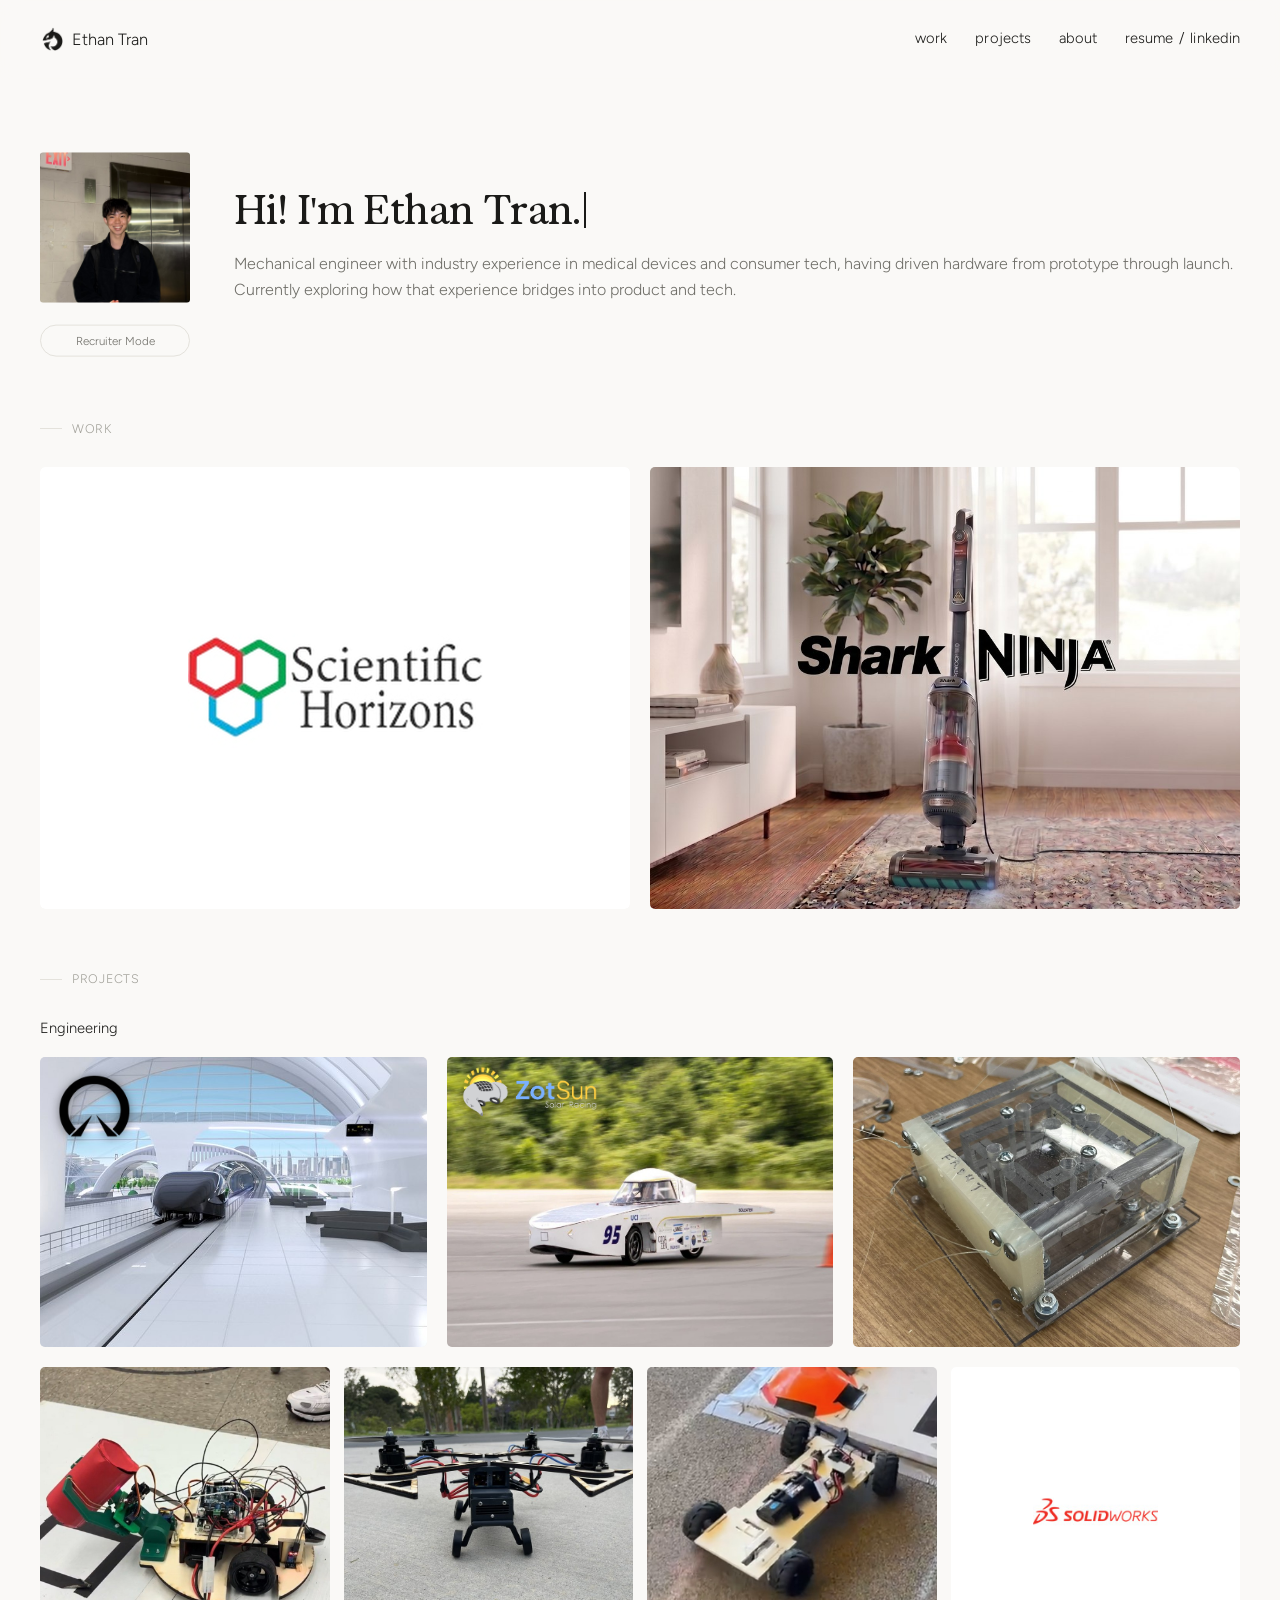
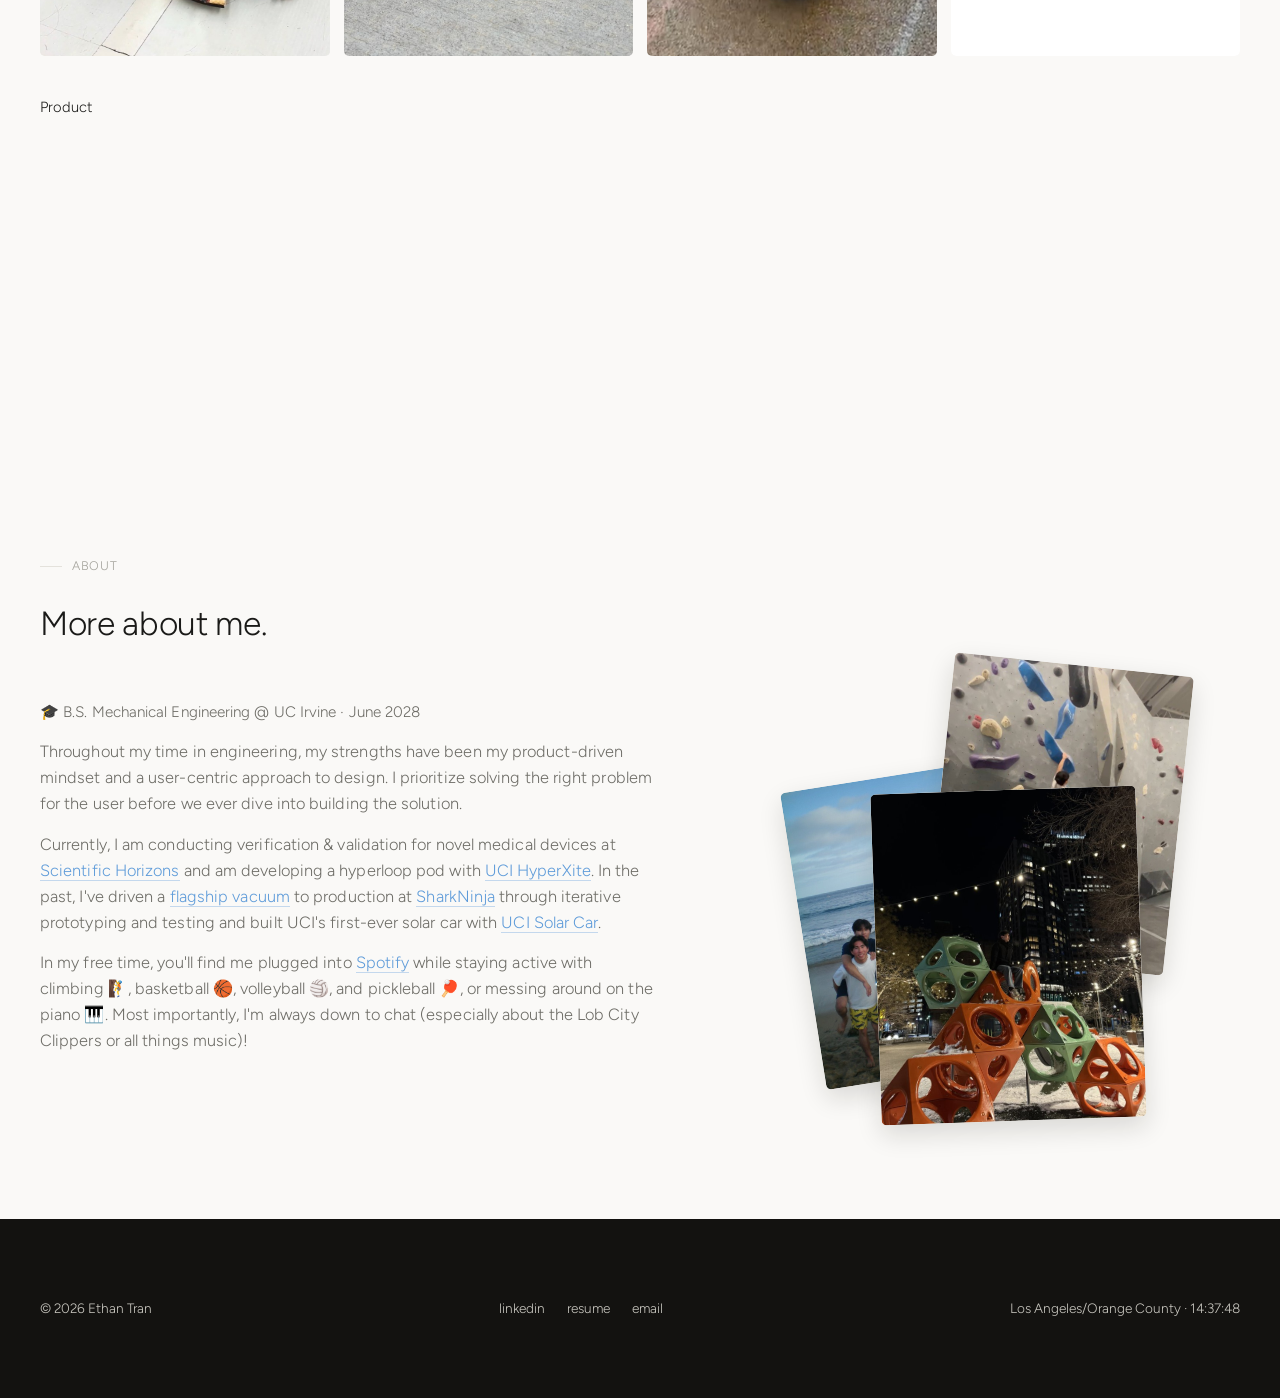
==== index.html @ bd1c8f31 "Round the About gallery frame corners, drop the white border outline Matches the filleted-corner tre" ====
<!doctype html>
<html lang="en">
<head>
<meta charset="utf-8">
<title>Ethan Tran</title>
<meta name="viewport" content="width=device-width, initial-scale=1" />
<link rel="icon" type="image/png" href="assets/home/favicon.png">
<link rel="apple-touch-icon" href="assets/home/favicon.png">
<link rel="preconnect" href="https://fonts.googleapis.com">
<link rel="preconnect" href="https://fonts.gstatic.com" crossorigin>
<link href="https://fonts.googleapis.com/css2?family=Figtree:wght@300;400;500;600;700&display=swap" rel="stylesheet">

<style>
  @font-face {
    font-family: "Exposure Trial VAR";
    src: url("assets/home/ExposureTrialVAR.ttf") format("truetype-variations");
    font-weight: 400;
    font-style: normal;
  }

  :root {
    --bg: #faf9f7;
    --bg-panel: #f1efeb;
    --ink: #1a1a18;
    --ink-soft: #6d6c66;
    --ink-faint: #a3a29b;
    --line: #e4e2dc;
    --blue: #5e9bd9;
    --blue-soft: #cfe1f5;
    --focus: #1a1a18;
    --nav-h: 80px;
  }

  @media (prefers-color-scheme: dark) {
    :root:not([data-theme="light"]) {
      --bg: #171613;
      --bg-panel: #201f1b;
      --ink: #f3f2ee;
      --ink-soft: #a4a29a;
      --ink-faint: #6f6d66;
      --line: #322f29;
      --blue: #6fabdc;
      --blue-soft: #2d3a58;
      --focus: #f3f2ee;
    }
  }

  :root[data-theme="dark"] {
    --bg: #171613;
    --bg-panel: #201f1b;
    --ink: #f3f2ee;
    --ink-soft: #a4a29a;
    --ink-faint: #6f6d66;
    --line: #322f29;
    --blue: #6fabdc;
    --blue-soft: #2d3a58;
    --focus: #f3f2ee;
  }

  * { box-sizing: border-box; }
  html { scroll-behavior: smooth; }

  @media (prefers-reduced-motion: reduce) {
    html { scroll-behavior: auto; }
    * { animation-duration: 0.01ms !important; animation-iteration-count: 1 !important; transition-duration: 0.01ms !important; }
  }

  body {
    margin: 0;
    background: var(--bg);
    color: var(--ink);
    font-family: "Figtree", -apple-system, BlinkMacSystemFont, "Segoe UI", sans-serif;
    font-weight: 300;
    font-size: 16px;
    line-height: 1.6;
    -webkit-font-smoothing: antialiased;
  }

  a { color: inherit; }

  .serif {
    font-family: "Exposure Trial VAR", Georgia, "Times New Roman", serif;
    font-weight: 400;
    letter-spacing: -0.015em;
  }

  .wrap {
    max-width: 1320px;
    margin: 0 auto;
    padding: 0 40px;
  }

  :focus-visible {
    outline: 2px solid var(--focus);
    outline-offset: 3px;
  }

  .reveal {
    opacity: 0;
    transform: translateY(10px);
    transition: opacity 0.5s ease, transform 0.5s ease;
  }

  .reveal.in { opacity: 1; transform: translateY(0); }

  /* ---------- Nav ---------- */

  .site-nav {
    position: fixed;
    top: 0;
    left: 0;
    right: 0;
    z-index: 510;
    display: flex;
    align-items: center;
    justify-content: space-between;
    padding: 26px 40px;
    background: color-mix(in srgb, var(--bg) 90%, transparent);
    backdrop-filter: blur(10px);
    border-bottom: 1px solid transparent;
    transition: border-color 0.25s ease;
  }

  .site-nav.scrolled { border-bottom-color: var(--line); }

  /* nav is position:fixed (out of flow), so the page needs the clearance back */
  main#top { padding-top: var(--nav-h); }

  .logo {
    display: flex;
    align-items: center;
    gap: 8px;
    text-decoration: none;
    color: var(--ink-faint);
  }

  .logo-icon {
    display: inline-block;
    width: 24px;
    height: 24px;
    background-color: var(--ink);
    -webkit-mask: url('assets/home/logo-icon.png') no-repeat center / contain;
    mask: url('assets/home/logo-icon.png') no-repeat center / contain;
  }

  .logo-word {
    font-family: "Figtree", -apple-system, BlinkMacSystemFont, "Segoe UI", sans-serif;
    font-size: 1.02rem;
    font-weight: 300;
    color: var(--ink);
  }

  .nav-links {
    display: flex;
    align-items: center;
    gap: 28px;
    font-size: 0.92rem;
    font-weight: 300;
    letter-spacing: 0.005em;
    color: var(--ink);
  }

  .nav-links a,
  .nav-links button {
    text-decoration: none;
    transition: color 0.15s ease, filter 0.25s ease, opacity 0.25s ease;
    filter: blur(0);
    opacity: 1;
  }

  .nav-links a:hover,
  .nav-links button:hover { color: var(--ink); }

  @media (hover: hover) and (pointer: fine) {
    .nav-links:hover a:not(:hover),
    .nav-links:hover button:not(:hover) {
      filter: blur(1.5px);
      opacity: 0.6;
    }

    .nav-links:hover .nav-dropdown:hover a:not(:hover),
    .nav-links:hover .nav-dropdown:hover button:not(:hover) {
      filter: none;
      opacity: 1;
    }
  }

  .nav-combo { display: inline-flex; align-items: center; gap: 6px; }

  .ext-arrow {
    display: inline-block;
    width: 0;
    overflow: hidden;
    opacity: 0;
    line-height: 1;
    vertical-align: middle;
    transform: translate(-3px, 3px);
    transition: opacity 0.18s ease, transform 0.18s ease, width 0.18s ease, margin-left 0.18s ease;
  }

  .nav-combo a:hover .ext-arrow {
    opacity: 1;
    transform: translate(0, 0);
    width: 0.75em;
    margin-left: 2px;
  }

  .nav-dropdown {
    position: relative;
    display: inline-flex;
    align-items: center;
  }

  .nav-dropdown-trigger {
    font: inherit;
    color: inherit;
    background: transparent;
    border: none;
    cursor: pointer;
    position: relative;
    padding: 4px 8px;
    margin: -4px -8px;
    border-radius: 6px;
    transition: color 0.15s ease, filter 0.25s ease, opacity 0.25s ease, background 0.15s ease;
  }

  .nav-dropdown:hover > .nav-dropdown-trigger,
  .nav-dropdown:focus-within > .nav-dropdown-trigger {
    background: var(--bg);
  }

  .nav-dropdown-menu {
    position: absolute;
    top: 100%;
    left: 0;
    padding-top: 14px;
    opacity: 0;
    visibility: hidden;
    transform: translateY(-4px);
    transition: opacity 0.18s ease, transform 0.18s ease, visibility 0.18s;
    z-index: 50;
  }

  .nav-dropdown-menu-inner {
    display: flex;
    flex-direction: column;
    gap: 12px;
    padding: 10px 12px;
    margin: -10px -12px;
    border-radius: 8px;
    background: var(--bg);
  }

  .nav-dropdown-menu-inner a {
    font-family: "Figtree", -apple-system, BlinkMacSystemFont, "Segoe UI", sans-serif;
    font-size: 0.92rem;
    font-weight: 300;
    letter-spacing: 0.005em;
    color: var(--ink-soft);
    white-space: nowrap;
    text-decoration: none;
    transition: color 0.15s ease;
  }

  .nav-dropdown-menu-inner a:hover {
    color: var(--ink);
  }

  @media (hover: hover) and (pointer: fine) {
    .nav-dropdown:hover .nav-dropdown-menu {
      opacity: 1;
      visibility: visible;
      transform: translateY(0);
    }
  }

  .nav-dropdown:focus-within .nav-dropdown-menu {
    opacity: 1;
    visibility: visible;
    transform: translateY(0);
  }

  @media (max-width: 620px) {
    .site-nav { padding: 20px 24px; }
    .nav-links { gap: 12px; font-size: 0.78rem; }
    .logo-word { display: none; }
  }

  /* ---------- Hero ---------- */

  .hero { padding: 90px 0 70px; }

  .hero-row {
    display: flex;
    align-items: center;
    gap: 44px;
    flex-wrap: wrap;
  }

  .hero-photo-col {
    position: relative;
    flex-shrink: 0;
  }

  .hero-photo {
    width: 150px;
    height: 150px;
    border-radius: 3px;
    background: var(--bg-panel);
    color: var(--ink-faint);
    flex-shrink: 0;
    display: flex;
    align-items: center;
    justify-content: center;
    text-align: center;
    font-size: 0.72rem;
    font-weight: 300;
    overflow: hidden;
    position: relative;
  }

  .hero-recruiter-btn {
    position: absolute;
    top: 100%;
    left: 0;
    right: 0;
    margin-top: 22px;
    display: block;
    box-sizing: border-box;
    text-align: center;
    font-size: 0.72rem;
    color: var(--ink-soft);
    text-decoration: none;
    border: 1px solid var(--line);
    border-radius: 999px;
    padding: 6px 10px;
    transition: color 0.15s ease, border-color 0.15s ease;
  }

  .hero-recruiter-btn:hover {
    color: var(--ink);
    border-color: var(--ink-faint);
  }

  .hero-photo img {
    position: absolute;
    inset: 0;
    width: 100%;
    height: 100%;
    object-fit: cover;
    transform: scale(1.4);
  }

  .hero-text { flex: 1 1 420px; }

  .hero-title {
    font-size: clamp(1.7rem, 3.4vw, 2.5rem);
    line-height: 1.25;
    margin: 0;
    max-width: 30ch;
  }

  .visually-hidden {
    position: absolute;
    width: 1px;
    height: 1px;
    padding: 0;
    margin: -1px;
    overflow: hidden;
    clip: rect(0, 0, 0, 0);
    white-space: nowrap;
    border: 0;
  }

  .typing-cursor {
    display: inline-block;
    width: 2px;
    height: 0.9em;
    margin-left: 3px;
    background: currentColor;
    vertical-align: -0.08em;
    animation: cursorBlink 0.9s steps(1) infinite;
  }

  @keyframes cursorBlink {
    0%, 49% { opacity: 1; }
    50%, 100% { opacity: 0; }
  }

  .hero-sub {
    margin: 16px 0 0;
    color: var(--ink-soft);
    font-size: 1rem;
    font-family: "Figtree", -apple-system, BlinkMacSystemFont, "Segoe UI", sans-serif;
    font-weight: 300;
  }

  @media (max-width: 620px) {
    .hero { padding: 60px 0 50px; }
    .hero-photo { width: 110px; height: 110px; }
  }

  /* ---------- Sections ---------- */

  section { padding: 30px 0; }

  .section-label {
    display: flex;
    align-items: center;
    gap: 10px;
    font-size: 0.78rem;
    letter-spacing: 0.06em;
    text-transform: uppercase;
    color: var(--ink-faint);
    margin: 0 0 28px;
  }

  .section-label::before {
    content: "";
    width: 22px;
    height: 1px;
    background: var(--line);
  }

  h2.section-title {
    font-family: "Figtree", -apple-system, BlinkMacSystemFont, "Segoe UI", sans-serif;
    font-weight: 300;
    letter-spacing: -0.01em;
    font-size: clamp(1.6rem, 3vw, 2.1rem);
    line-height: 1.15;
    margin: 0 0 36px;
    max-width: 20ch;
  }

  /* ---------- Work / project tiles ---------- */

  .tag {
    font-size: 0.72rem;
    padding: 4px 10px;
    border-radius: 999px;
    border: 1px solid var(--line);
    color: var(--ink-soft);
  }

  .tile-grid {
    display: grid;
    grid-template-columns: repeat(2, 1fr);
    gap: 20px;
  }

  .tile-grid-1 { grid-template-columns: 1fr; max-width: 360px; }
  .tile-grid-3 { grid-template-columns: repeat(3, 1fr); }
  .tile-grid-4 { grid-template-columns: repeat(4, 1fr); gap: 14px; margin-top: 20px; }

  @media (max-width: 820px) {
    .tile-grid, .tile-grid-1, .tile-grid-3 { grid-template-columns: 1fr; max-width: none; }
    .tile-grid-4 { grid-template-columns: repeat(2, 1fr); max-width: none; }
  }

  @media (min-width: 821px) and (max-width: 1000px) {
    .tile-grid-3 { grid-template-columns: repeat(2, 1fr); }
  }

  .tile-grid-mini .proj-tile {
    aspect-ratio: 1 / 1;
    background: color-mix(in srgb, var(--bg-panel) 65%, var(--bg));
  }

  .tile-grid-mini .proj-tile-fallback {
    font-size: 0.82rem;
    color: var(--ink-faint);
    font-weight: 300;
  }

  .proj-sub-title { font-size: 0.92rem; font-weight: 300; color: var(--ink); margin: 0 0 16px; }
  .proj-sub-title:not(:first-of-type) { margin-top: 40px; }

  .proj-tile {
    position: relative;
    display: block;
    border-radius: 5px;
    overflow: hidden;
    background: var(--bg-panel);
    aspect-ratio: 4 / 3;
    cursor: pointer;
  }

  @media (hover: hover) and (pointer: fine) {
    * { cursor: none !important; }
  }

  .cursor-dot {
    position: fixed;
    top: 0;
    left: 0;
    width: 9px;
    height: 9px;
    border-radius: 50%;
    background: var(--ink);
    pointer-events: none;
    z-index: 998;
    opacity: 0;
    transform: translate(-50%, -50%);
    transition: opacity 0.15s ease, transform 0.06s ease-out;
    will-change: transform, opacity;
  }

  .cursor-dot.is-visible { opacity: 1; }

  .cursor-dot.is-clicking {
    opacity: 0;
    transform: translate(-50%, -50%) scale(0.3);
  }

  .cursor-ripple {
    position: fixed;
    top: 0;
    left: 0;
    width: 11px;
    height: 11px;
    border-radius: 50%;
    border: 1.5px solid var(--ink);
    pointer-events: none;
    z-index: 997;
    transform: translate(-50%, -50%) scale(1);
    opacity: 0.6;
    animation: cursorRipple 0.55s ease-out forwards;
  }

  @keyframes cursorRipple {
    to {
      transform: translate(-50%, -50%) scale(3.4);
      opacity: 0;
    }
  }

  .cursor-bubble {
    position: fixed;
    top: 0;
    left: 0;
    z-index: 999;
    background: #f4f3ef;
    color: #1a1a18;
    font-family: "Figtree", -apple-system, BlinkMacSystemFont, "Segoe UI", sans-serif;
    font-weight: 300;
    font-size: 0.85rem;
    letter-spacing: -0.005em;
    padding: 8px 15px;
    border-radius: 999px;
    white-space: nowrap;
    pointer-events: none;
    box-shadow: 0 6px 18px rgba(20, 18, 14, 0.14);
    opacity: 0;
    transform: translate(-50%, -50%) scale(0.85);
    transition: opacity 0.16s ease, transform 0.16s ease;
    will-change: transform, opacity;
  }

  .cursor-bubble.is-visible {
    opacity: 1;
    transform: translate(-50%, -50%) scale(1);
  }

  .proj-tile-img {
    position: absolute;
    inset: 0;
    width: 100%;
    height: 100%;
    object-fit: cover;
  }

  .proj-tile-img-logo {
    object-fit: contain;
    background: #ffffff;
    padding: 26% 25%;
    box-sizing: border-box;
  }

  .proj-tile-fallback {
    position: absolute;
    inset: 0;
    display: flex;
    align-items: center;
    justify-content: center;
    text-align: center;
    padding: 20px;
    font-family: "Figtree", -apple-system, BlinkMacSystemFont, "Segoe UI", sans-serif;
    font-weight: 300;
    font-size: 1.3rem;
    color: var(--ink-faint);
  }

  .proj-tile-scrim {
    position: absolute;
    inset: auto 0 0 0;
    height: 65%;
    background: linear-gradient(to top, rgba(10, 9, 7, 0.4), transparent);
    opacity: 0;
    transition: opacity 0.25s ease;
    pointer-events: none;
  }

  .proj-tile-status {
    position: absolute;
    top: 16px;
    right: 16px;
    background: color-mix(in srgb, var(--bg) 88%, transparent);
    backdrop-filter: blur(6px);
    color: var(--ink);
    font-size: 0.78rem;
    padding: 7px 14px;
    border-radius: 999px;
    opacity: 0;
    transform: translateY(-6px);
    transition: opacity 0.25s ease, transform 0.25s ease;
  }

  .proj-tile-status-left {
    right: auto;
    left: 16px;
  }

  .proj-tile-logo {
    position: absolute;
    top: 14px;
    left: 14px;
    width: 128px;
    height: auto;
    filter: drop-shadow(0 1px 5px rgba(10, 9, 7, 0.5));
    pointer-events: none;
  }

  .proj-tile-logo-sm {
    width: 76px;
  }

  .proj-tile-tags {
    position: absolute;
    left: 16px;
    bottom: 16px;
    right: 16px;
    display: flex;
    gap: 6px;
    flex-wrap: wrap;
    opacity: 0;
    transform: translateY(6px);
    transition: opacity 0.25s ease, transform 0.25s ease;
  }

  .proj-tile-tags .tag {
    background: color-mix(in srgb, var(--bg) 88%, transparent);
    backdrop-filter: blur(6px);
    border-color: transparent;
  }

  .proj-tile:hover .proj-tile-status,
  .proj-tile:hover .proj-tile-tags,
  .proj-tile:hover .proj-tile-scrim,
  .proj-tile:focus-visible .proj-tile-status,
  .proj-tile:focus-visible .proj-tile-tags,
  .proj-tile:focus-visible .proj-tile-scrim,
  .proj-tile.is-active .proj-tile-status,
  .proj-tile.is-active .proj-tile-tags,
  .proj-tile.is-active .proj-tile-scrim {
    opacity: 1;
    transform: translateY(0);
  }

  /* ---------- About ---------- */

  .about-grid {
    display: grid;
    grid-template-columns: auto 1fr;
    align-items: center;
  }

  .about-bio {
    font-family: "Figtree", -apple-system, BlinkMacSystemFont, "Segoe UI", sans-serif;
    font-weight: 300;
    letter-spacing: 0.005em;
    font-size: 1.02rem;
    color: var(--ink-soft);
    max-width: 62ch;
    min-width: 0;
    margin: 0 0 40px;
  }

  .about-bio p { margin: 0 0 14px; }

  .about-meta {
    font-family: "Figtree", -apple-system, BlinkMacSystemFont, "Segoe UI", sans-serif;
    font-weight: 300;
    font-size: 0.95rem;
    color: var(--ink-soft);
    margin: 0 0 24px;
  }

  /* ---------- About gallery ---------- */

  .about-gallery {
    position: relative;
    width: 400px;
    height: 450px;
    justify-self: center;
    align-self: center;
    transform: translate(52px, -26px);
  }

  .gallery-photo {
    position: absolute;
    width: 240px;
    aspect-ratio: 4 / 5;
    background: var(--bg-panel);
    border-radius: 5px;
    overflow: hidden;
    box-shadow: 0 10px 26px rgba(20, 18, 14, 0.14);
    display: flex;
    align-items: center;
    justify-content: center;
    transition: transform 0.35s cubic-bezier(0.22, 1, 0.36, 1), box-shadow 0.35s ease;
  }

  .gallery-photo-ph {
    font-family: "Figtree", -apple-system, BlinkMacSystemFont, "Segoe UI", sans-serif;
    font-weight: 300;
    font-size: 0.78rem;
    color: var(--ink-faint);
    letter-spacing: 0.01em;
  }

  .gallery-photo img {
    position: absolute;
    inset: 0;
    width: 100%;
    height: 100%;
    object-fit: cover;
  }

  .gp-1 { top: 120px; left: 0; z-index: 1; transform: rotate(-9deg); }
  .gp-2 { top: 11px; left: 137px; z-index: 2; transform: rotate(6deg); }
  .gp-3 { top: 137px; left: 74px; width: 265px; z-index: 3; transform: rotate(-2deg); }

  @media (hover: hover) and (pointer: fine) {
    .about-gallery:hover .gallery-photo { box-shadow: 0 6px 16px rgba(20, 18, 14, 0.1); }
    .gallery-photo:hover {
      z-index: 10 !important;
      transform: rotate(0deg) scale(1.08) translateY(-6px) !important;
      box-shadow: 0 18px 34px rgba(20, 18, 14, 0.22) !important;
    }
  }

  @media (max-width: 900px) {
    .about-grid { grid-template-columns: 1fr; }
    .about-gallery { width: 100%; height: 300px; margin: 10px 0 8px; justify-self: stretch; transform: none; }
    .gallery-photo { width: 168px; }
    .gp-1 { top: 84px; left: calc(50% - 148px); }
    .gp-2 { top: 8px; left: calc(50% + 4px); }
    .gp-3 { top: 96px; left: calc(50% - 93px); width: 186px; }
  }

  .block-title {
    font-family: "Figtree", -apple-system, BlinkMacSystemFont, "Segoe UI", sans-serif;
    font-weight: 300;
    letter-spacing: -0.005em;
    font-size: 1.2rem;
    margin: 0 0 20px;
  }

  .edu-row {
    display: grid;
    grid-template-columns: 120px 1fr;
    gap: 16px;
    padding-bottom: 40px;
    border-bottom: 1px solid var(--line);
    margin-bottom: 32px;
  }

  .edu-date { color: var(--ink-faint); font-size: 0.82rem; padding-top: 2px; }
  .edu-school { font-weight: 300; margin: 0; font-size: 0.96rem; }
  .edu-detail { color: var(--ink-soft); font-size: 0.9rem; margin: 4px 0 0; }

  .drawer-note { font-size: 0.82rem; color: var(--ink-faint); margin: -12px 0 12px; }

  .tl-row { border-top: 1px solid var(--line); }
  .tl-row:first-of-type { border-top: none; }

  .tl-trigger {
    width: 100%;
    display: grid;
    grid-template-columns: 40px 130px 1fr 18px;
    gap: 16px;
    align-items: start;
    padding: 18px 0;
    background: none;
    border: none;
    text-align: left;
    cursor: pointer;
    color: inherit;
    font: inherit;
  }

  .tl-row:first-of-type .tl-trigger { padding-top: 0; }

  .tl-logo {
    width: 40px;
    height: 40px;
    border-radius: 2px;
    background: var(--bg-panel);
    color: var(--ink-faint);
    display: flex;
    align-items: center;
    justify-content: center;
    font-size: 0.62rem;
    font-weight: 700;
    overflow: hidden;
    position: relative;
    flex-shrink: 0;
  }

  .tl-logo img { position: absolute; inset: 0; width: 100%; height: 100%; object-fit: cover; }

  .tl-date { color: var(--ink-faint); font-size: 0.8rem; padding-top: 2px; white-space: nowrap; }
  .tl-role { font-weight: 300; margin: 0 0 3px; font-size: 0.95rem; }
  .tl-org { color: var(--blue); }

  a.tl-org {
    text-decoration: none;
    border-bottom: 1px solid color-mix(in srgb, var(--blue) 35%, transparent);
    transition: border-color 0.15s ease;
  }

  a.tl-org:hover { border-bottom-color: var(--blue); }
  .tl-desc { color: var(--ink-soft); margin: 0; font-size: 0.88rem; font-weight: 300; }

  .tl-plus {
    width: 18px;
    height: 18px;
    border-radius: 50%;
    border: 1px solid var(--line);
    display: flex;
    align-items: center;
    justify-content: center;
    flex-shrink: 0;
    margin-top: 2px;
    transition: transform 0.25s ease, border-color 0.15s ease;
  }

  .tl-plus svg { width: 9px; height: 9px; }
  .tl-row.open .tl-plus { transform: rotate(45deg); border-color: var(--blue); }

  .tl-panel { display: grid; grid-template-rows: 0fr; transition: grid-template-rows 0.3s ease; }
  .tl-row.open .tl-panel { grid-template-rows: 1fr; }
  .tl-panel-inner { overflow: hidden; }

  .tl-bullets {
    margin: 0 0 20px;
    padding-left: 206px;
    color: var(--ink-soft);
    font-size: 0.88rem;
  }

  .tl-bullets li { margin-bottom: 6px; }
  .tl-bullets li::marker { color: var(--blue); }

  @media (max-width: 560px) {
    .tl-trigger { grid-template-columns: 32px 1fr 18px; gap: 10px; }
    .tl-date { display: none; }
    .tl-logo { width: 32px; height: 32px; }
    .tl-bullets { padding-left: 0; }
  }

  /* ---------- Footer ---------- */

  .site-footer {
    margin-top: 60px;
    background: #131210;
    color: #cac8c1;
    padding: 79px 0;
  }

  .footer-row {
    display: flex;
    align-items: center;
    justify-content: space-between;
    flex-wrap: wrap;
    gap: 14px;
    font-size: 0.85rem;
  }

  .footer-links { display: flex; gap: 22px; }
  .footer-links a { text-decoration: none; color: #cac8c1; transition: color 0.15s ease; }
  .footer-links a:hover { color: #fff; }

  .footer-dropdown {
    position: relative;
    display: inline-flex;
    align-items: center;
  }

  .footer-dropdown-trigger {
    font: inherit;
    color: inherit;
    background: transparent;
    border: none;
    cursor: pointer;
    position: relative;
    padding: 4px 6px;
    margin: -4px -6px;
    border-radius: 6px;
    transition: color 0.15s ease, background 0.15s ease;
  }

  .footer-dropdown:hover > .footer-dropdown-trigger,
  .footer-dropdown:focus-within > .footer-dropdown-trigger {
    background: #131210;
  }

  .footer-dropdown-menu {
    position: absolute;
    top: 100%;
    left: 50%;
    padding-top: 14px;
    opacity: 0;
    visibility: hidden;
    transform: translateX(-50%) translateY(-4px);
    transition: opacity 0.18s ease, transform 0.18s ease, visibility 0.18s;
    z-index: 50;
  }

  .footer-dropdown-menu-inner {
    display: flex;
    flex-direction: row;
    align-items: center;
    gap: 12px;
    padding: 8px 12px;
    margin: -8px -12px;
    border-radius: 8px;
    background: #131210;
  }

  .footer-dropdown-menu-inner a {
    font-size: 0.85rem;
    color: #cac8c1;
    white-space: nowrap;
    text-decoration: none;
    transition: color 0.15s ease;
  }

  .footer-dropdown-menu-inner a:hover {
    color: #fff;
  }

  @media (hover: hover) and (pointer: fine) {
    .footer-dropdown:hover .footer-dropdown-menu {
      opacity: 1;
      visibility: visible;
      transform: translateX(-50%) translateY(0);
    }
  }

  .footer-dropdown:focus-within .footer-dropdown-menu {
    opacity: 1;
    visibility: visible;
    transform: translateX(-50%) translateY(0);
  }

  .footer-meta { color: #cac8c1; }

  @media (max-width: 620px) {
    .footer-row { justify-content: flex-start; }
  }

  /* ---------- Project detail overlay (POC) ---------- */

  .project-overlay {
    position: fixed;
    inset: 0;
    z-index: 500;
    background: var(--bg);
    overflow-y: auto;
    -webkit-overflow-scrolling: touch;
    opacity: 0;
    visibility: hidden;
    pointer-events: none;
    transform: translateY(18px);
    padding-bottom: 40px;
    transition: opacity 0.35s ease, transform 0.4s cubic-bezier(0.22, 1, 0.36, 1), visibility 0s linear 0.35s;
  }

  .project-overlay.is-open {
    opacity: 1;
    visibility: visible;
    pointer-events: auto;
    transform: translateY(0);
    transition: opacity 0.35s ease, transform 0.4s cubic-bezier(0.22, 1, 0.36, 1);
  }

  html.overlay-locked,
  html.overlay-locked body {
    overflow: hidden;
  }

  .po-bottombar {
    position: fixed;
    left: 0;
    right: 0;
    bottom: 0;
    z-index: 501;
    background: var(--bg);
    opacity: 0;
    visibility: hidden;
    pointer-events: none;
    transition: opacity 0.25s ease, visibility 0s linear 0.25s;
  }

  .po-bottombar.is-open {
    opacity: 1;
    visibility: visible;
    pointer-events: auto;
    transition: opacity 0.25s ease;
  }

  .po-scroll-progress {
    height: 1px;
    background: var(--line);
  }

  .po-scroll-progress-fill {
    height: 100%;
    width: 0%;
    background: var(--ink-soft);
  }

  .po-bottombar-inner {
    max-width: 1440px;
    margin: 0 auto;
    padding: 8px 40px 8px 22px;
  }

  .po-back {
    display: inline-flex;
    align-items: center;
    gap: 4px;
    font: inherit;
    font-size: 0.78rem;
    font-family: "Figtree", -apple-system, BlinkMacSystemFont, "Segoe UI", sans-serif;
    color: var(--ink-soft);
    text-decoration: none;
    background: transparent;
    border: none;
    cursor: pointer;
    padding: 4px 0;
    transition: color 0.15s ease, gap 0.15s ease;
  }

  .po-back:hover { color: var(--ink); gap: 8px; }

  .project-overlay-inner {
    max-width: 1440px;
    margin: 0 auto;
    padding: calc(var(--nav-h) + 40px) 40px 60px;
    display: grid;
    grid-template-columns: 130px minmax(0, 1fr);
    gap: 40px;
    align-items: start;
  }

  .po-rail {
    position: sticky;
    top: calc(var(--nav-h) + 16px);
    display: flex;
    flex-direction: column;
    gap: 16px;
  }

  .po-rail-item {
    font-family: "Figtree", -apple-system, BlinkMacSystemFont, "Segoe UI", sans-serif;
    font-size: 0.82rem;
    font-weight: 300;
    color: var(--ink-faint);
    text-decoration: none;
    transition: color 0.2s ease;
  }

  .po-rail-item:hover { color: var(--ink-soft); }

  .po-rail-item.is-active {
    color: var(--ink);
    font-weight: 500;
  }

  @media (max-width: 1024px) {
    .project-overlay-inner { grid-template-columns: 1fr; }
    .po-rail {
      position: static;
      flex-direction: row;
      flex-wrap: wrap;
      gap: 8px 20px;
      margin: 0 0 36px;
    }
  }

  .po-title-row {
    display: flex;
    align-items: baseline;
    flex-wrap: wrap;
    gap: 12px;
    font-family: "Exposure Trial VAR", Georgia, "Times New Roman", serif;
    margin: 0 0 24px;
  }

  .po-title-main {
    font-weight: 400;
    letter-spacing: -0.01em;
    font-size: clamp(1.7rem, 3.2vw, 2.3rem);
    color: var(--ink);
  }

  .po-title-dot {
    color: var(--ink-faint);
    font-size: 1.3rem;
  }

  .po-title-tagline {
    font-weight: 400;
    font-style: italic;
    font-size: clamp(1.4rem, 2.6vw, 1.85rem);
    color: var(--ink-faint);
  }

  .po-divider {
    height: 1px;
    background: var(--line);
    margin: 0 0 28px;
  }

  .po-hero {
    width: 100%;
    max-width: 780px;
    aspect-ratio: 16 / 9;
    background: var(--bg-panel);
    border: 1px solid var(--line);
    border-radius: 5px;
    overflow: hidden;
    margin: 0 0 28px;
  }

  .po-hero img {
    width: 100%;
    height: 100%;
    object-fit: cover;
    display: block;
  }

  .po-intro {
    font-size: 0.98rem;
    line-height: 1.7;
    color: var(--ink-soft);
    max-width: 68ch;
    margin: 0 0 28px;
    font-weight: 300;
  }

  .po-highlight { color: var(--blue); }

  .po-meta {
    margin: 0;
  }

  .po-divider-end {
    margin: 36px 0 52px;
  }

  .po-meta-row {
    display: flex;
    flex-wrap: wrap;
    gap: 10px 48px;
    margin: 0 0 12px;
  }

  .po-meta-row:last-child { margin-bottom: 0; }

  .po-meta-pair {
    display: flex;
    align-items: baseline;
    gap: 8px;
  }

  .po-meta-label {
    font-size: 0.78rem;
    color: var(--ink-faint);
  }

  .po-meta-value {
    font-size: 0.92rem;
    color: var(--ink);
  }

  .po-section {
    max-width: 780px;
    margin: 0 0 46px;
    scroll-margin-top: 100px;
  }

  .po-section-num {
    display: flex;
    align-items: center;
    gap: 10px;
    font-size: 0.78rem;
    letter-spacing: 0.06em;
    text-transform: uppercase;
    color: var(--ink-faint);
    margin: 0 0 20px;
  }

  .po-section-num::before {
    content: "";
    width: 22px;
    height: 1px;
    background: var(--line);
  }

  .po-section-title {
    font-family: "Exposure Trial VAR", Georgia, "Times New Roman", serif;
    font-weight: 400;
    letter-spacing: -0.01em;
    font-size: clamp(1.4rem, 2.4vw, 1.8rem);
    line-height: 1.2;
    margin: 0 0 18px;
  }

  .po-section-body p {
    color: var(--ink-soft);
    font-weight: 300;
    margin: 0 0 16px;
  }

  .po-section-body strong {
    color: var(--ink);
    font-weight: 500;
  }

  .po-media {
    width: 100%;
    aspect-ratio: 16 / 9;
    background: var(--bg-panel);
    border: 1px solid var(--line);
    border-radius: 5px;
    display: flex;
    align-items: center;
    justify-content: center;
    margin: 28px 0;
  }

  .po-media-ph {
    font-family: "Figtree", -apple-system, BlinkMacSystemFont, "Segoe UI", sans-serif;
    font-weight: 300;
    font-size: 0.78rem;
    color: var(--ink-faint);
    letter-spacing: 0.01em;
  }

  .po-media-row {
    display: grid;
    grid-template-columns: 1fr 1fr;
    gap: 16px;
    align-items: start;
  }

  .po-media-row-3 { grid-template-columns: repeat(3, 1fr); }

  .po-media img {
    width: 100%;
    height: 100%;
    object-fit: cover;
    display: block;
    border-radius: 5px;
  }

  .po-media-photos .po-media { aspect-ratio: 1 / 1; }

  /* Technical drawings/sketches: show the whole image at its own aspect
     ratio (set inline per figure) instead of cropping to fit a fixed box. */
  .po-media-contain img { object-fit: contain; }

  .po-media-chart { aspect-ratio: 1190 / 719; }
  .po-media-chart img { object-fit: contain; }

  @media (max-width: 620px) {
    .po-media-row,
    .po-media-row-3 { grid-template-columns: 1fr; }
  }

  .po-carousel-track {
    position: relative;
    width: 100%;
    overflow: hidden;
    border-radius: 5px;
    background: var(--bg-panel);
    border: 1px solid var(--line);
  }

  .po-carousel-slide {
    position: absolute;
    inset: 0;
    display: flex;
    align-items: center;
    justify-content: center;
    padding: 4%;
    box-sizing: border-box;
    opacity: 0;
    transform: translateX(100%);
    transition: transform 0.65s cubic-bezier(0.65, 0, 0.35, 1), opacity 0.5s ease;
    pointer-events: none;
  }

  .po-carousel-slide img {
    max-width: 100%;
    max-height: 100%;
    width: auto;
    height: auto;
    display: block;
  }

  .po-carousel-slide.is-active {
    opacity: 1;
    transform: translateX(0);
    pointer-events: auto;
    z-index: 2;
  }

  .po-carousel-slide.is-prev { transform: translateX(-100%); }

  .po-carousel-dots {
    display: flex;
    gap: 8px;
    justify-content: center;
    margin-top: 14px;
  }

  .po-carousel-dot {
    width: 7px;
    height: 7px;
    padding: 0;
    border: none;
    border-radius: 50%;
    background: var(--line);
    cursor: pointer;
    transition: background 0.2s ease, transform 0.2s ease;
  }

  .po-carousel-dot.is-active {
    background: var(--ink-soft);
    transform: scale(1.35);
  }

  @media (prefers-reduced-motion: reduce) {
    .po-carousel-slide { transition: none; }
  }

  .po-filmstrip {
    overflow: hidden;
    width: 100%;
    margin: 48px 0 0;
    -webkit-mask-image: linear-gradient(to right, transparent, black 4%, black 96%, transparent);
    mask-image: linear-gradient(to right, transparent, black 4%, black 96%, transparent);
  }

  .po-filmstrip-track {
    display: flex;
    width: max-content;
    gap: 8px;
    animation: po-filmstrip-scroll linear infinite;
    animation-duration: var(--filmstrip-duration, 32s);
  }

  .po-filmstrip-item {
    flex: none;
    height: var(--filmstrip-height, 240px);
  }

  .po-filmstrip-item img {
    display: block;
    height: 100%;
    width: auto;
    border-radius: 4px;
  }

  @keyframes po-filmstrip-scroll {
    from { transform: translateX(0); }
    to { transform: translateX(-50%); }
  }

  @media (prefers-reduced-motion: reduce) {
    .po-filmstrip-track { animation: none; }
  }

  @media (max-width: 620px) {
    .po-filmstrip-item { height: var(--filmstrip-height-mobile, 160px); }
  }

  .po-next {
    display: block;
    margin: 72px 0 0;
    text-decoration: none;
    color: inherit;
  }

  .po-next-label {
    display: block;
    font-family: "Figtree", -apple-system, BlinkMacSystemFont, "Segoe UI", sans-serif;
    font-size: 0.76rem;
    font-weight: 400;
    letter-spacing: 0.08em;
    text-transform: uppercase;
    color: var(--ink-faint);
    margin: 0 0 14px;
  }

  .po-next-media {
    position: relative;
    width: 570px;
    max-width: 100%;
    aspect-ratio: 16 / 10;
    border-radius: 5px;
    overflow: hidden;
    background: var(--bg-panel);
  }

  .po-next-media img {
    width: 100%;
    height: 100%;
    object-fit: cover;
    display: block;
    transition: transform 0.5s cubic-bezier(0.22, 1, 0.36, 1);
  }

  .po-next:hover .po-next-media img { transform: scale(1.035); }

  .po-next-tags {
    position: absolute;
    left: 14px;
    right: 14px;
    bottom: 14px;
    display: flex;
    gap: 6px;
    flex-wrap: wrap;
  }

  .po-next-tags .tag {
    background: color-mix(in srgb, var(--bg) 88%, transparent);
    backdrop-filter: blur(6px);
    border-color: transparent;
  }

  @media (max-width: 1060px) {
    #sn-fin-compare-row > figure { max-width: 100% !important; }
  }

  #kl-constraints .po-section-body,
  #kl-process .po-section-body { max-width: 780px; }

  @media (max-width: 1000px) {
    #kl-mea-compare-row > figure { max-width: 100% !important; }
  }

  @media (max-width: 1060px) {
    #kl-shield-compare-row > figure { max-width: 100% !important; }
  }

  .po-figure {
    margin: 28px 0 0;
  }

  .po-media-row .po-figure { margin: 0; }

  .po-figure .po-media { margin: 0; }

  .po-figcaption {
    font-size: 0.76rem;
    font-weight: 300;
    color: var(--ink-faint);
    line-height: 1.45;
    margin: 8px 0 0;
  }

  .po-subsection {
    margin: 0 0 34px;
  }

  .po-subsection:last-child { margin-bottom: 0; }

  .po-subsection-title {
    font-family: "Exposure Trial VAR", Georgia, "Times New Roman", serif;
    font-weight: 400;
    font-size: 1.15rem;
    line-height: 1.3;
    color: var(--ink);
    margin: 0 0 12px;
  }

  .po-stat-unit {
    font-size: 0.6em;
  }

  #sn-outcome { max-width: none; }

  #po-build { max-width: none; }
  #po-build .po-section-body { max-width: 780px; }

  .po-media-3x2 .po-media { aspect-ratio: 3 / 2; }

  .po-media-portrait-row {
    display: flex;
    flex-wrap: wrap;
    gap: 16px;
    align-items: flex-start;
    margin: 28px 0 0;
  }

  .po-media-portrait-row .po-figure {
    margin: 0;
    overflow: hidden;
    border-radius: 5px;
  }

  .po-media-portrait-row img,
  .po-media-portrait-row video {
    display: block;
    height: 440px;
    width: auto;
    max-width: 100%;
    border-radius: 5px;
    background: var(--bg-panel);
  }

  /* Video elements can render a hairline seam at one edge when their CSS
     box lands on a fractional pixel (common with height:auto ratios).
     Scaling slightly past the clipped figure hides it regardless of
     which edge it lands on. */
  .po-media-portrait-row video { transform: scale(1.02); }

  .po-media-portrait-row-tall img,
  .po-media-portrait-row-tall video { height: 560px; }

  .po-media-portrait-row .po-media {
    width: 330px;
    height: 440px;
    margin: 0;
  }

  @media (max-width: 620px) {
    .po-media-portrait-row { flex-direction: column; }
    .po-media-portrait-row img,
    .po-media-portrait-row video { height: auto; width: 100%; }
  }

  #po-build .po-media-row { max-width: 1000px; }

  #po-results { max-width: none; }

  .po-results-grid {
    display: grid;
    grid-template-columns: minmax(0, 1fr) 0.440fr;
    gap: 24px;
    align-items: start;
    margin: 0;
  }

  .po-results-main {
    display: flex;
    flex-direction: column;
    min-width: 0;
  }

  /* Fixed measures keep the left column's height constant as the page resizes,
     so the portrait video stays aligned with it at every width. */
  .po-results-main .po-conclusion { margin: 0; }

  .po-video { margin: 0; overflow: hidden; border-radius: 5px; }

  .po-video video {
    display: block;
    border-radius: 5px;
    background: var(--bg-panel);
  }

  /* See .po-media-portrait-row video comment: hides a possible 1px
     rendering seam on the fractional-pixel-sized portrait video box. */
  .po-video-portrait video { transform: scale(1.02); }

  .po-video-landscape { margin-top: 32px; }

  .po-conclusion {
    font-size: 1.02rem;
    line-height: 1.7;
    font-weight: 300;
    color: var(--ink-soft);
    max-width: 68ch;
    margin: 0;
  }

  /* two classes so it beats the shared single-class .po-stats max-width */
  .po-stats.po-stats-wide {
    max-width: none;
    margin-top: 64px;
  }

  .po-closing-image {
    margin: 56px 0 0;
  }

  /* bottom of the SharkNinja page tracks the width of the copy above it */
  #sn-outcome .po-stats { max-width: 68ch; }

  .po-closing-image img {
    display: block;
    width: 100%;
    height: auto;
    border-radius: 5px;
  }

  .sn-outcome-grid {
    display: grid;
    grid-template-columns: minmax(0, 1fr) 400px;
    gap: 40px;
    align-items: start;
  }

  .sn-outcome-grid .po-closing-image { margin: 0; }

  @media (max-width: 900px) {
    .sn-outcome-grid { grid-template-columns: 1fr; }
    .sn-outcome-grid .po-closing-image { margin-top: 40px; max-width: 340px; }
  }

  .po-video-landscape video {
    width: 100%;
    height: auto;
  }

  .po-video-portrait video {
    width: 100%;
    height: auto;
    object-fit: cover;
  }

  @media (max-width: 1180px) {
    .po-results-grid { grid-template-columns: 1fr; }
    .po-video-portrait { margin-top: 28px; }
    .po-video-portrait video { height: auto; max-height: 62vh; }
  }


  .po-stats {
    display: grid;
    grid-template-columns: repeat(3, 1fr);
    gap: 32px;
    max-width: 780px;
    margin: 8px 0 0;
  }

  @media (max-width: 620px) {
    .po-stats { grid-template-columns: 1fr; gap: 24px; }
  }

  .po-stat {
    border-left: 3px solid var(--blue);
    padding-left: 16px;
  }

  .po-stat-num {
    font-family: "Exposure Trial VAR", Georgia, "Times New Roman", serif;
    font-size: 1.9rem;
    line-height: 1.1;
    margin: 0 0 6px;
    font-variant-numeric: tabular-nums;
  }

  .po-stat-label {
    font-size: 0.82rem;
    color: var(--ink-soft);
    font-weight: 300;
  }

  @media (max-width: 820px) {
    .project-overlay-inner { padding: calc(var(--nav-h) + 24px) 24px 40px; }
    .po-bottombar-inner { padding: 8px 24px 8px 16px; }
  }

  /* Chromium on Windows can composite <video> through a separate hardware
     overlay plane, which sometimes shows a hairline seam at one edge that
     a screenshot tool won't capture (it grabs the painted page, not the
     overlay). A non-identity transform forces the video into the normal
     software/GPU compositing path instead of the overlay fast path, and
     clipping via the wrapping figure hides the harmless 1-2% overscan
     that comes with it. Applied to every video on the site as a blanket
     fix, not just the ones already patched with a more specific rule. */
  :is(.po-figure, .po-video):has(video) { overflow: hidden; }
  video { transform: scale(1.015); }

</style>
</head>
<body>
<nav class="site-nav" id="siteNav" aria-label="Primary">
  <a class="logo" href="#top" aria-label="Home">
    <span class="logo-icon" aria-hidden="true"></span>
    <span class="logo-word">Ethan Tran</span>
  </a>
  <div class="nav-links">
    <a href="#work">work</a>
    <a href="#projects">projects</a>
    <a href="#about">about</a>
    <span class="nav-combo">
      <span class="nav-dropdown">
        <button type="button" class="nav-dropdown-trigger">resume</button>
        <span class="nav-dropdown-menu">
          <span class="nav-dropdown-menu-inner">
            <a href="https://docs.google.com/document/d/1rJEJRMKceWwP73SUO2LYY76DwfyI2juCGerYz3LcPVM/edit?usp=sharing" target="_blank" rel="noopener">engineering<span class="ext-arrow" aria-hidden="true">↗</span></a>
            <a href="https://docs.google.com/document/d/1BtlsLGTcUjhMwRgH1eqHENIqk-EYnM8XyZsXeI-KRIs/edit?usp=sharing" target="_blank" rel="noopener">product<span class="ext-arrow" aria-hidden="true">↗</span></a>
          </span>
        </span>
      </span> / <a href="https://www.linkedin.com/in/ethandtran/" target="_blank" rel="noopener">linkedin<span class="ext-arrow" aria-hidden="true">↗</span></a>
    </span>
  </div>
</nav>

<main id="top">
  <section class="hero">
    <div class="wrap hero-row">
      <div class="hero-photo-col">
        <div class="hero-photo">
          <span>Add your photo</span>
          <img src="assets/home/photo-of-me.jpg" alt="Ethan Tran" onload="this.previousElementSibling.style.display='none'">
        </div>
        <a class="hero-recruiter-btn" href="recruiter.html">Recruiter Mode</a>
      </div>
      <div class="hero-text">
        <h1 class="hero-title serif"><span class="visually-hidden">Hi! I'm Ethan Tran.</span><span class="hero-title-typed" aria-hidden="true"></span></h1>
        <p class="hero-sub">Mechanical engineer with industry experience in medical devices and consumer tech, having driven hardware from prototype through launch. Currently exploring how that experience bridges into product and tech.</p>
      </div>
    </div>
  </section>

  <section id="work">
    <div class="wrap">
      <p class="section-label">Work</p>

      <div class="reveal tile-grid">
        <div class="proj-tile" tabindex="0" data-cursor-label="coming soon">
          <span class="proj-tile-fallback">Scientific Horizons</span>
          <img class="proj-tile-img proj-tile-img-logo" src="assets/home/coming-soon-blur-1.png" alt="" onload="this.previousElementSibling.style.display='none'">
          <div class="proj-tile-scrim"></div>
          <span class="proj-tile-status">Jun 2026 – Present</span>
          <div class="proj-tile-tags">
            <span class="tag">Scientific Horizons</span>
            <span class="tag">Medical device</span>
            <span class="tag">Intern</span>
          </div>
        </div>
        <div class="proj-tile" tabindex="0" data-cursor-label="see work" data-project="sharkninja">
          <span class="proj-tile-fallback">SharkNinja</span>
          <img class="proj-tile-img" src="assets/home/sharkninja-cover.jpg" alt="" onerror="this.style.display='none'" onload="this.previousElementSibling.style.display='none'">
          <div class="proj-tile-scrim"></div>
          <span class="proj-tile-status">Jan – Jun 2026</span>
          <div class="proj-tile-tags">
            <span class="tag">SharkNinja</span>
            <span class="tag">Consumer product</span>
            <span class="tag">Co-op</span>
          </div>
        </div>
      </div>
    </div>
  </section>

  <section id="projects">
    <div class="wrap">
      <p class="section-label">Projects</p>

      <h3 class="proj-sub-title">Engineering</h3>
      <div class="reveal tile-grid tile-grid-3">
        <div class="proj-tile" tabindex="0" data-cursor-label="coming soon">
          <span class="proj-tile-fallback">UCI HyperXite</span>
          <img class="proj-tile-img" src="assets/home/hyperxite-cover.jpg" alt="" onerror="this.style.display='none'" onload="this.previousElementSibling.style.display='none'">
          <div class="proj-tile-scrim"></div>
          <img class="proj-tile-logo" style="width: 81px; top: 9px;" src="assets/home/hyperxite-logo.png" alt="UCI HyperXite">
          <span class="proj-tile-status">Jul 2026 – Present</span>
          <div class="proj-tile-tags">
            <span class="tag">UCI HyperXite</span>
            <span class="tag">Braking Engineer</span>
          </div>
        </div>
        <div class="proj-tile" tabindex="0" data-cursor-label="see project" data-project="solar-car">
          <span class="proj-tile-fallback">UCI Solar Car</span>
          <img class="proj-tile-img" src="assets/home/solar-car-cover.jpg" alt="" onerror="this.style.display='none'" onload="this.previousElementSibling.style.display='none'">
          <div class="proj-tile-scrim"></div>
          <img class="proj-tile-logo" style="width: 148px; top: 9px;" src="assets/home/solar-car-logo.webp" alt="ZotSun Solar Racing">
          <span class="proj-tile-status">Apr 2025 – Jun 2026</span>
          <div class="proj-tile-tags">
            <span class="tag">UCI Solar Car</span>
            <span class="tag">Suspension Engineer</span>
          </div>
        </div>
        <div class="proj-tile" tabindex="0" data-cursor-label="see project" data-project="keyak-lab">
          <span class="proj-tile-fallback">UCI Keyak Lab</span>
          <img class="proj-tile-img" src="assets/home/keyak-lab-cover.jpg" alt="" onload="this.previousElementSibling.style.display='none'">
          <div class="proj-tile-scrim"></div>
          <span class="proj-tile-status">Feb 2025 – Jun 2026</span>
          <div class="proj-tile-tags">
            <span class="tag">UCI Keyak Lab</span>
            <span class="tag">Undergraduate Researcher</span>
          </div>
        </div>
      </div>

      <div class="reveal tile-grid tile-grid-4 tile-grid-mini">
        <div class="proj-tile" tabindex="0" data-cursor-label="see project" data-project="autonomous-rover">
          <span class="proj-tile-fallback">Autonomous Rover</span>
          <img class="proj-tile-img" src="assets/home/autonomous-rover-cover.jpg" alt="" onload="this.previousElementSibling.style.display='none'">
          <div class="proj-tile-scrim"></div>
          <span class="proj-tile-status">Jan – Mar 2025</span>
          <div class="proj-tile-tags">
            <span class="tag">Autonomous Rover</span>
            <span class="tag">Lead Mechanical Engineer</span>
          </div>
        </div>
        <div class="proj-tile" tabindex="0" data-cursor-label="see project" data-project="rc-drone">
          <span class="proj-tile-fallback">RC Drone</span>
          <img class="proj-tile-img" src="assets/home/rc-drone-cover.jpg" alt="" onload="this.previousElementSibling.style.display='none'">
          <div class="proj-tile-scrim"></div>
          <span class="proj-tile-status">Jan – Jun 2025</span>
          <div class="proj-tile-tags">
            <span class="tag">RC Drone</span>
            <span class="tag">Lead Design Engineer</span>
          </div>
        </div>
        <div class="proj-tile" tabindex="0" data-cursor-label="see project" data-project="rc-rover">
          <span class="proj-tile-fallback">RC Rover</span>
          <img class="proj-tile-img" src="assets/home/rc-rover-cover.jpg" alt="" onload="this.previousElementSibling.style.display='none'">
          <div class="proj-tile-scrim"></div>
          <span class="proj-tile-status">Sept – Dec 2024</span>
          <div class="proj-tile-tags">
            <span class="tag">RC Rover</span>
            <span class="tag">R&amp;D Engineer</span>
          </div>
        </div>
        <div class="proj-tile" tabindex="0" data-cursor-label="see project" data-project="cad-projects">
          <span class="proj-tile-fallback">CAD Projects</span>
          <img class="proj-tile-img proj-tile-img-logo" src="assets/cad-projects/solidworks-logo.jpg" alt="" onload="this.previousElementSibling.style.display='none'">
          <div class="proj-tile-tags">
            <span class="tag">CAD Projects</span>
            <span class="tag">Personal Project</span>
          </div>
        </div>
      </div>

      <h3 class="proj-sub-title">Product</h3>
      <div class="reveal tile-grid tile-grid-1 tile-grid-mini">
        <div class="proj-tile" tabindex="0" data-cursor-label="coming soon">
          <span class="proj-tile-fallback">Coming soon</span>
        </div>
      </div>
    </div>
  </section>

  <section id="about">
    <div class="wrap">
      <p class="section-label">About</p>
      <h2 class="section-title reveal">More about me.</h2>

      <div class="reveal about-grid">
        <div class="about-bio">
          <p class="about-meta">🎓 B.S. Mechanical Engineering @ UC Irvine · June 2028</p>
          <p>
            Throughout my time in engineering, my strengths have been my
            product-driven mindset and a user-centric approach to design.
            I prioritize solving the right problem for the user before we
            ever dive into building the solution.
          </p>
          <p>
            Currently, I am conducting verification &amp; validation for
            novel medical devices at
            <a class="tl-org" href="https://scientifichorizonsconsulting.com/" target="_blank" rel="noopener">Scientific Horizons</a>
            and am developing a hyperloop pod with
            <a class="tl-org" href="https://www.hyperxite.com/" target="_blank" rel="noopener">UCI HyperXite</a>. In
            the past, I've driven a
            <a class="tl-org" href="https://www.sharkninja.com/shark-transformer-true-pet-upright-vacuum/LX501UPG1.html?srsltid=AfmBOorRaLxzxJF5QeWAtc9ctzGsa9H2jHhbevrdT3beR6wbPpgLCJSe" target="_blank" rel="noopener">flagship vacuum</a>
            to production at
            <a class="tl-org" href="https://sharkninja.com/" target="_blank" rel="noopener">SharkNinja</a>
            through iterative prototyping and testing and built UCI's
            first-ever solar car with
            <a class="tl-org" href="https://www.ucisolarcar.org/" target="_blank" rel="noopener">UCI Solar Car</a>.
          </p>
          <p>
            In my free time, you'll find me plugged into
            <a class="tl-org" href="https://open.spotify.com/user/jxa6bvxrn1p79qr8qqoqoi1dm?si=65a5718952c04992" target="_blank" rel="noopener">Spotify</a>
            while staying active with climbing 🧗, basketball 🏀, volleyball
            🏐, and pickleball 🏓, or messing around on the piano 🎹. Most
            importantly, I'm always down to chat (especially about the
            Lob City Clippers or all things music)!
          </p>
        </div>
        <div class="about-gallery" aria-hidden="true">
          <div class="gallery-photo gp-1"><img src="assets/home/about-beach.jpg" alt="" loading="lazy"></div>
          <div class="gallery-photo gp-2"><img src="assets/home/about-climbing.jpg" alt="" loading="lazy"></div>
          <div class="gallery-photo gp-3"><img src="assets/home/about-boston.jpg" alt="" loading="lazy"></div>
        </div>
      </div>
    </div>
  </section>

  <footer class="site-footer">
    <div class="wrap footer-row">
      <span>&copy; 2026 Ethan Tran</span>
      <div class="footer-links">
        <a href="https://www.linkedin.com/in/ethandtran/" target="_blank" rel="noopener">linkedin</a>
        <span class="footer-dropdown">
          <button type="button" class="footer-dropdown-trigger">resume</button>
          <span class="footer-dropdown-menu">
            <span class="footer-dropdown-menu-inner">
              <a href="https://docs.google.com/document/d/1rJEJRMKceWwP73SUO2LYY76DwfyI2juCGerYz3LcPVM/edit?usp=sharing" target="_blank" rel="noopener">engineering</a>
              <a href="https://docs.google.com/document/d/1BtlsLGTcUjhMwRgH1eqHENIqk-EYnM8XyZsXeI-KRIs/edit?usp=sharing" target="_blank" rel="noopener">product</a>
            </span>
          </span>
        </span>
        <a href="mailto:ethandtran06@gmail.com">email</a>
      </div>
      <span class="footer-meta"><span>Los Angeles/Orange County</span> &middot; <span class="js-clock">--:--:--</span></span>
    </div>
  </footer>
</main>

<div class="project-overlay" id="projectOverlay" data-project-panel="solar-car" role="dialog" aria-modal="true" aria-label="UCI Solar Car project detail">
  <div class="project-overlay-inner">
    <nav class="po-rail" aria-label="Section progress">
      <a class="po-rail-item" href="#po-context" data-po-target="po-context">Context</a>
      <a class="po-rail-item" href="#po-build" data-po-target="po-build">Build</a>
      <a class="po-rail-item" href="#po-problem" data-po-target="po-problem">Problem</a>
      <a class="po-rail-item" href="#po-process" data-po-target="po-process">Process</a>
      <a class="po-rail-item" href="#po-results" data-po-target="po-results">Results</a>
    </nav>

    <div class="po-main">
      <div id="po-context">
      <h1 class="po-title-row">
        <span class="po-title-main">UCI Solar Car</span>
      </h1>

      <div class="po-divider"></div>

      <div class="po-hero" data-hero-for="solar-car"></div>

      <p class="po-intro">
        UCI Solar Car is a student-run senior design team that designs,
        builds, and races a solar-powered vehicle over a two-year cycle to
        compete in the Formula Sun Grand Prix and the American Solar
        Challenge. I joined the team in Spring 2025, during which they were in
        the late-stage manufacturing stages. In preparation for FSGP 2025,
        my focus was streamlining assembly and integration of the
        suspension system under tight deadlines.
      </p>

      <div class="po-divider"></div>

      <div class="po-meta">
        <div class="po-meta-row">
          <span class="po-meta-pair"><span class="po-meta-label">role</span><span class="po-meta-value">Suspension Engineer</span></span>
          <span class="po-meta-pair"><span class="po-meta-label">team</span><span class="po-meta-value">~20 MAE, ~20 EE/CSE, 2 PM</span></span>
        </div>
        <div class="po-meta-row">
          <span class="po-meta-pair"><span class="po-meta-label">timeline</span><span class="po-meta-value">Apr 2025 &ndash; Jun 2026</span></span>
          <span class="po-meta-pair"><span class="po-meta-label">tools</span><span class="po-meta-value">SolidWorks, 3D Printing, Laser Cutting</span></span>
        </div>
      </div>

      <div class="po-divider po-divider-end"></div>
      </div>

    <section class="po-section" id="po-build">
      <p class="po-section-num">01 &middot; Build</p>
      <h2 class="po-section-title">Attaching the steering column</h2>
      <div class="po-section-body">
        <p>
          The steering column had to be welded to the chassis in a fixed
          position, and we had no jig to hold it there. I designed one,
          starting with a wooden assembly that fit together like puzzle
          pieces inside the chassis frame. Through iteration I found that
          repurposing material we already had on hand was the most effective
          approach, cutting both material waste and production time.
          The column went on cleanly, and the rest of the team stayed
          focused on integrating other subsystems.
        </p>
      </div>
      <div class="po-media-row po-media-3x2">
        <figure class="po-figure">
          <div class="po-media"><img src="assets/solar-car/cad-initial-prototype.jpg" alt="CAD model of the chassis with the wooden welding jig in place"></div>
          <figcaption class="po-figcaption">CAD of initial prototype</figcaption>
        </figure>
        <figure class="po-figure">
          <div class="po-media"><img src="assets/solar-car/final-welding-jig.jpg" alt="The finished welding jig holding the steering column on the chassis"></div>
          <figcaption class="po-figcaption">Final welding jig + steering column</figcaption>
        </figure>
      </div>
    </section>

    <section class="po-section" id="po-problem">
      <p class="po-section-num">02 &middot; Problem</p>
      <h2 class="po-section-title">Reflecting on FSGP 2025</h2>
      <div class="po-section-body">
        <p>
          At the 2025 Formula Sun Grand Prix, last-minute issues with other
          vehicle systems kept the car off the track for most of the event.
          The team worked through them, cleared every screening station, and
          got the car running the dynamic courses on the final day. That was
          the first real look at how the suspension held up under race
          conditions. The car's turning radius was too wide to take the
          figure-eight cleanly, and that became the starting point for the
          following quarter.
        </p>
      </div>
    </section>

    <section class="po-section" id="po-process">
      <p class="po-section-num">03 &middot; Process</p>
      <h2 class="po-section-title">Two fixes over the following quarter</h2>

      <div class="po-subsection">
        <h3 class="po-subsection-title">Tracing a wide turning radius to rotor interference</h3>
        <div class="po-section-body">
          <p>
            Working back from the wide turning radius, I traced it to
            interference between the rotor and the control arm during
            turns. After verifying the control arm's structural
            integrity, I shaved it down to open up rotor clearance,
            increasing the steering angle from 12&deg; to 17&deg;.
          </p>
        </div>
        <div class="po-media-row po-media-photos">
          <figure class="po-figure">
            <div class="po-media"><img src="assets/solar-car/before-shaving.jpg" alt="Rotor contacting the control arm before the fix"></div>
            <figcaption class="po-figcaption">Before: interference between rotor and control arm during turning</figcaption>
          </figure>
          <figure class="po-figure">
            <div class="po-media"><img src="assets/solar-car/after-shaving.jpg" alt="Shaved control arm giving the rotor clearance"></div>
            <figcaption class="po-figcaption">After: shaved down control arm for a bigger turning radius</figcaption>
          </figure>
        </div>
      </div>

      <div class="po-subsection">
        <h3 class="po-subsection-title">Replacing washer stacks with printed spacers</h3>
        <div class="po-section-body">
          <p>
            The control arms were held between their mounting tabs by stacks
            of washers, an improvised fix that made every reassembly
            slightly different and let the suspension geometry drift. I
            measured the car and prototyped 3D-printed spacers to replace
            them, giving them a conical geometry so the rod-end bearings kept
            a wider range of motion. After iterating across multiple sizes, I
            produced engineering drawings for a final set that preserved the
            original geometry while making assembly repeatable.
          </p>
        </div>
        <div class="po-media-row po-media-row-3 po-media-photos">
          <figure class="po-figure">
            <div class="po-media"><img src="assets/solar-car/before-spacers.jpg" alt="Washer stacks holding the control arm between its tabs"></div>
            <figcaption class="po-figcaption">Before: washer stacks between the tabs</figcaption>
          </figure>
          <figure class="po-figure">
            <div class="po-media"><img src="assets/solar-car/spacer-prototypes.jpg" alt="3D printed conical spacers fitted in place of the washers"></div>
            <figcaption class="po-figcaption">After: 3D printed prototypes to check fit</figcaption>
          </figure>
          <figure class="po-figure">
            <div class="po-media"><img src="assets/solar-car/after-spacers.jpg" alt="Final manufactured spacers being installed"></div>
            <figcaption class="po-figcaption">Final manufactured spacers</figcaption>
          </figure>
        </div>
      </div>
    </section>

    <section class="po-section" id="po-results">
      <p class="po-section-num">04 &middot; Results</p>
      <h2 class="po-section-title">FSGP 2026</h2>

      <div class="po-results-grid">
        <div class="po-results-main">
          <p class="po-conclusion">
            During my time with the team, I helped ensure that previously
            designed parts were actually buildable. Instead of optimizing for
            what looked clean in CAD, I prioritized what the team could actually
            fabricate and reassemble under deadline. That shift drove multiple
            measurable changes: 80% less material on the welding jig, 75% off
            control arm assembly time across 20+ printed prototypes, and a 25%
            increase in steering angle from root cause analysis on the
            suspension system. In 2025, we barely cleared technical inspection
            on the final day. Fast forward a year later in 2026, and we were the
            first team to complete it.
          </p>
          <figure class="po-video po-video-landscape">
            <video src="assets/solar-car/race-start.mp4" muted playsinline controls preload="metadata"></video>
            <figcaption class="po-figcaption">First car onto the track at the start from pole position</figcaption>
          </figure>
        </div>

        <figure class="po-video po-video-portrait">
          <video src="assets/solar-car/100th-lap.mp4" muted playsinline controls preload="metadata"></video>
          <figcaption class="po-figcaption">Crossing the 100th lap</figcaption>
        </figure>
      </div>

      <div class="po-stats po-stats-wide">
        <div class="po-stat">
          <p class="po-stat-num">P1</p>
          <p class="po-stat-label">starting grid position, first car to pass scrutineering</p>
        </div>
        <div class="po-stat">
          <p class="po-stat-num">10<span class="po-stat-unit">th</span> of 29</p>
          <p class="po-stat-label">in the single occupancy vehicle class</p>
        </div>
        <div class="po-stat">
          <p class="po-stat-num">353<span class="po-stat-unit"> mi</span></p>
          <p class="po-stat-label">raced across 114 laps</p>
        </div>
      </div>
    </section>

    </div>
  </div>

  <footer class="site-footer">
    <div class="wrap footer-row">
      <span>&copy; 2026 Ethan Tran</span>
      <div class="footer-links">
        <a href="https://www.linkedin.com/in/ethandtran/" target="_blank" rel="noopener">linkedin</a>
        <span class="footer-dropdown">
          <button type="button" class="footer-dropdown-trigger">resume</button>
          <span class="footer-dropdown-menu">
            <span class="footer-dropdown-menu-inner">
              <a href="https://docs.google.com/document/d/1rJEJRMKceWwP73SUO2LYY76DwfyI2juCGerYz3LcPVM/edit?usp=sharing" target="_blank" rel="noopener">engineering</a>
              <a href="https://docs.google.com/document/d/1BtlsLGTcUjhMwRgH1eqHENIqk-EYnM8XyZsXeI-KRIs/edit?usp=sharing" target="_blank" rel="noopener">product</a>
            </span>
          </span>
        </span>
        <a href="mailto:ethandtran06@gmail.com">email</a>
      </div>
      <span class="footer-meta"><span>Los Angeles/Orange County</span> &middot; <span class="js-clock">--:--:--</span></span>
    </div>
  </footer>
</div>

<div class="project-overlay" id="projectOverlaySharkninja" data-project-panel="sharkninja" role="dialog" aria-modal="true" aria-label="SharkNinja project detail">
  <div class="project-overlay-inner">
    <nav class="po-rail" aria-label="Section progress">
      <a class="po-rail-item" href="#sn-context" data-po-target="sn-context">Context</a>
      <a class="po-rail-item" href="#sn-problem" data-po-target="sn-problem">Problem</a>
      <a class="po-rail-item" href="#sn-process" data-po-target="sn-process">Process</a>
      <a class="po-rail-item" href="#sn-solution" data-po-target="sn-solution">Solution</a>
      <a class="po-rail-item" href="#sn-legacy" data-po-target="sn-legacy">Failure Analysis</a>
      <a class="po-rail-item" href="#sn-initiative" data-po-target="sn-initiative">Personal Project</a>
      <a class="po-rail-item" href="#sn-outcome" data-po-target="sn-outcome">Reflection</a>
    </nav>

    <div class="po-main">
      <div id="sn-context">
      <h1 class="po-title-row">
        <span class="po-title-main">SharkNinja</span>
      </h1>

      <div class="po-divider"></div>

      <div class="po-hero"><img src="assets/sharkninja/header.jpg" alt="The Shark Transformer hand vacuum cleaning pet hair from a couch"></div>

      <p class="po-intro">
        SharkNinja is an American product design and technology company that
        makes household appliances and cleaning tools. When I started my Co-op
        there, they were in the final stages of launching the
        <a class="tl-org" href="https://www.sharkninja.com/shark-transformer-true-pet-upright-vacuum/LX501UPG1.html" target="_blank" rel="noopener">Shark Transformer</a>,
        which is the first 3-in-1 corded vacuum with an auto-empty system. I
        joined the Shark Corded NPD Team for six months, working across
        prototyping, failure analysis, and design for products at every stage
        between concept and mass production. Alongside that, I took on project
        management across the product development lifecycle for several SKUs, most
        notably as engineering lead on the
        <a class="tl-org" href="https://www.costco.com/p/-/shark-navigator-lift-away-upright-vacuum-with-reveal-technology/4201031429" target="_blank" rel="noopener">Shark Navigator</a>.
      </p>

      <div class="po-divider"></div>

      <div class="po-meta">
        <div class="po-meta-row">
          <span class="po-meta-pair"><span class="po-meta-label">role</span><span class="po-meta-value">Mechanical Engineering Co-op</span></span>
          <span class="po-meta-pair"><span class="po-meta-label">core team</span><span class="po-meta-value">4 engineers (US), 1 ID, 2 PMs, 1 TPM</span></span>
        </div>
        <div class="po-meta-row">
          <span class="po-meta-pair"><span class="po-meta-label">timeline</span><span class="po-meta-value">Jan &ndash; Jun 2026</span></span>
          <span class="po-meta-pair"><span class="po-meta-label">tools</span><span class="po-meta-value">SolidWorks, Creo, Arduino, 3D Printing</span></span>
        </div>
      </div>

      <div class="po-divider po-divider-end"></div>
      </div>

    <section class="po-section" id="sn-problem">
      <p class="po-section-num">01 &middot; Problem</p>
      <h2 class="po-section-title">Short of spec, and short of proof</h2>
      <div class="po-section-body">
        <p>
          The auto-empty system was the Transformer's headline feature, and it
          was falling short of performance metrics set by product managers,
          which were relative to our cordless SKUs already on the market.
        </p>
        <p>
          However, an even bigger problem sat underneath that one. Test results
          were inconsistent from run to run, so there was no dependable way to
          tell whether a given prototype was actually better or whether the
          number had just moved. Until that was fixed, every design change was
          a guess.
        </p>
      </div>
    </section>

    <section class="po-section" id="sn-process" style="max-width: 1010px;">
      <p class="po-section-num">02 &middot; Process</p>
      <h2 class="po-section-title">Three decisions, one feature</h2>
      <div class="po-section-body">
        <p>
          <strong>Decision 1: Fix the test before touching the
          design.</strong> Results were inconsistent enough that nobody could
          separate a real improvement from run-to-run variation, and small
          differences in how a test is set up move the numbers a lot. I wrote
          documentation defining exactly how each test should be conducted,
          then worked with the engineers in China running them to quality
          control their results against it. That gave the team one fixed basis
          to compare against, so everything after this point could be judged on
          data instead of noise.
        </p>
        <p>
          <strong>Decision 2: Solve it inside the dust cup.</strong> By the
          time I picked the problem up, most of the vacuum was already locked,
          and reworking anything upstream would have meant new tooling the
          program couldn't justify. So I confined the solution to the one area
          still open. Across 15+ prototypes in SolidWorks and Creo I learned how
          debris actually moved inside the hand vacuum's dust cup during an
          auto-empty cycle, and landed on a fin geometry that redirected it
          toward the evacuation path: fast to implement, no tooling impact
          elsewhere, and the best auto-empty performance of anything tested.
        </p>
        <p>
          <strong>Decision 3: Treat manufacturing as part of the
          design.</strong> A geometry that works on a prototype only counts if
          it survives production. We built overmolding into the fin to absorb
          small tolerance variations between parts. Those gaps matter more than
          they sound: fine debris like hair catches in them and accumulates,
          and once that happens the auto-empty system stops evacuating
          properly. Working it out with the manufacturing team meant catching
          problems like that while they were still cheap to fix, rather than
          after the product reached the market.
        </p>
      </div>
      <div class="po-media-row" id="sn-fin-compare-row" style="display: flex; align-items: flex-end; gap: 16px; flex-wrap: wrap;">
        <figure class="po-figure" style="max-width: 290px; margin: 0; flex: none;">
          <img style="display: block; width: 100%; height: auto;" src="assets/sharkninja/fin-prototype.jpg" alt="3D-printed prototype of the fin">
          <figcaption class="po-figcaption">3D-printed prototype of the fin</figcaption>
        </figure>
        <figure class="po-figure po-media-contain" style="max-width: 482px; margin: 0; flex: none;">
          <div class="po-media" style="aspect-ratio: 1000 / 750;"><img src="assets/sharkninja/final-fin.jpg" alt="The final manufactured fin, installed and ready"></div>
          <figcaption class="po-figcaption">The final manufactured fin</figcaption>
        </figure>
        </div>
        <div class="po-media-portrait-row" style="margin-top: 40px;">
        <figure class="po-figure">
          <video src="assets/sharkninja/autoempty-fail.mp4" muted playsinline controls preload="metadata"></video>
          <figcaption class="po-figcaption">Before: auto-empty failing without the fin</figcaption>
        </figure>
        <figure class="po-figure">
          <video style="object-fit: cover;" src="assets/sharkninja/autoempty-pass.mp4" muted playsinline controls preload="metadata"></video>
          <figcaption class="po-figcaption">After: auto-empty passing with the fin added</figcaption>
        </figure>
        </div>
    </section>

    <section class="po-section" id="sn-solution">
      <p class="po-section-num">03 &middot; Solution</p>
      <h2 class="po-section-title">Proving the fix held up</h2>
      <div class="po-section-body">
        <p>
          The fin exceeded the debris capacity KPI by 25% and cleared the
          auto-empty system for production launch. The testing protocol
          outlasted the project, giving the team a repeatable basis for
          comparing results on everything that came after it.
        </p>
        <p>
          However, clearing the auto-empty KPI wasn't enough on its own. To
          ensure that the fin didn't introduce any trade-offs, I ran tests to
          measure airwatts, which are a unit of measurement for vacuum
          suction and cleaning efficiency. I then compared units with and
          without the fin installed, and the results landed within margin of
          each other, confirming the fin fixed the auto-empty system without
          sacrificing suction performance.
        </p>
      </div>
      <figure class="po-figure">
        <div class="po-media po-media-chart"><img src="assets/sharkninja/airwatts-graph.png" alt="Airwatt measurements with and without the fin"></div>
        <figcaption class="po-figcaption">Airwatt measurements with and without the fin</figcaption>
      </figure>
    </section>

    <section class="po-section" id="sn-legacy">
      <p class="po-section-num">04 &middot; Failure Analysis</p>
      <h2 class="po-section-title">Tracing a failure to its source</h2>
      <div class="po-section-body">
        <p>
          The same approach closed out root cause action items on a legacy SKU.
          On the
          <a class="tl-org" href="https://www.sharkninja.com/shark-rocket-turbo-corded-stick-vacuum/TV301.html" target="_blank" rel="noopener">Shark Rocket Turbo</a>,
          an articulating squeegee failure surfaced through DFMEA was severely
          degrading reverse cleaning. I executed testing protocols
          targeting motor suction power and nozzle geometry, coordinated the
          fixes across engineering, testing, and product teams, and improved
          debris pickup efficiency by 90%.
        </p>
      </div>
      <div class="po-media-portrait-row po-media-portrait-row-tall">
        <figure class="po-figure">
          <video src="assets/sharkninja/reverse-cleaning-before.mp4" muted playsinline controls preload="metadata"></video>
          <figcaption class="po-figcaption">Before: poor reverse cleaning</figcaption>
        </figure>
        <figure class="po-figure">
          <video src="assets/sharkninja/reverse-cleaning-after.mp4" muted playsinline controls preload="metadata"></video>
          <figcaption class="po-figcaption">After: fixed articulating squeegee and improved reverse cleaning</figcaption>
        </figure>
      </div>
    </section>

    <section class="po-section" id="sn-initiative">
      <p class="po-section-num">05 &middot; Personal Project</p>
      <h2 class="po-section-title">Addressing the #1 customer complaint</h2>
      <div class="po-section-body">
        <p>
          The most common complaint customers have about vacuums is that
          suction fades over time. The cause usually isn't the motor, it's
          filters that were never cleaned. The user manual says to clean them
          regularly, but most people never read the manual, so the instruction
          never reaches the person who needs it.
        </p>
        <p>
          On my own initiative, I built an Arduino-based differential pressure
          system that monitors filter health and tells the user on the vacuum
          itself, in real time, when it needs cleaning. I presented the proof
          of concept to leadership, who approved it for further development
          across future SKUs.
        </p>
      </div>
      <div class="po-media-portrait-row">
        <figure class="po-figure">
          <img src="assets/sharkninja/pressure-sensor-rig.jpg" alt="The Arduino rig mounted on the vacuum, its display reading Filter Status: CLEANED">
          <figcaption class="po-figcaption">My Arduino pressure differential rig</figcaption>
        </figure>
        <figure class="po-figure">
          <video src="assets/sharkninja/live-filter-indicator.mp4" muted playsinline controls preload="metadata" aria-label="Filter health rig demo, click the speaker icon for sound"></video>
          <figcaption class="po-figcaption">Monitoring filter health in real time</figcaption>
        </figure>
      </div>
    </section>

    <section class="po-section" id="sn-outcome">
      <p class="po-section-num">06 &middot; Reflection</p>
      <h2 class="po-section-title">What shipped</h2>

      <div class="sn-outcome-grid">
        <div class="sn-outcome-main">
          <p class="po-conclusion">
            During my co-op, most of my work lived in the gap between what a
            product does on a spec sheet and how it performs in someone's home.
            Instead of treating a passing test as a finished feature, I prioritized
            what the customer would actually experience, and made sure we could
            measure it consistently before calling anything solved. That drove
            multiple measurable changes: 25% over the debris capacity KPI on the
            auto-empty system, a 90% improvement in debris pickup on a legacy SKU,
            and a filter health concept approved for future development. The most
            valuable thing I learned was adopting a consumer-oriented mindset and
            fixing any product problems before they arise.
          </p>

          <div class="po-stats po-stats-wide">
            <div class="po-stat">
              <p class="po-stat-num">25<span class="po-stat-unit">%</span></p>
              <p class="po-stat-label">over the auto-empty debris capacity KPI</p>
            </div>
            <div class="po-stat">
              <p class="po-stat-num">90<span class="po-stat-unit">%</span></p>
              <p class="po-stat-label">better debris pickup on the Shark Rocket Turbo</p>
            </div>
            <div class="po-stat">
              <p class="po-stat-num">$150<span class="po-stat-unit">M+</span></p>
              <p class="po-stat-label">in forecasted annual revenue since launch</p>
            </div>
          </div>
        </div>

        <figure class="po-figure po-closing-image">
          <img src="assets/sharkninja/reflection.jpg" alt="The Shark Transformer in use in a living room" style="width: 100%; height: auto;">
        </figure>
      </div>
    </section>
    </div>
  </div>

  <footer class="site-footer">
    <div class="wrap footer-row">
      <span>&copy; 2026 Ethan Tran</span>
      <div class="footer-links">
        <a href="https://www.linkedin.com/in/ethandtran/" target="_blank" rel="noopener">linkedin</a>
        <span class="footer-dropdown">
          <button type="button" class="footer-dropdown-trigger">resume</button>
          <span class="footer-dropdown-menu">
            <span class="footer-dropdown-menu-inner">
              <a href="https://docs.google.com/document/d/1rJEJRMKceWwP73SUO2LYY76DwfyI2juCGerYz3LcPVM/edit?usp=sharing" target="_blank" rel="noopener">engineering</a>
              <a href="https://docs.google.com/document/d/1BtlsLGTcUjhMwRgH1eqHENIqk-EYnM8XyZsXeI-KRIs/edit?usp=sharing" target="_blank" rel="noopener">product</a>
            </span>
          </span>
        </span>
        <a href="mailto:ethandtran06@gmail.com">email</a>
      </div>
      <span class="footer-meta"><span>Los Angeles/Orange County</span> &middot; <span class="js-clock">--:--:--</span></span>
    </div>
  </footer>
</div>

<div class="project-overlay" id="projectOverlayKeyakLab" data-project-panel="keyak-lab" role="dialog" aria-modal="true" aria-label="UCI Keyak Lab project detail">
  <div class="project-overlay-inner">
    <nav class="po-rail" aria-label="Section progress">
      <a class="po-rail-item" href="#kl-context" data-po-target="kl-context">Context</a>
      <a class="po-rail-item" href="#kl-constraints" data-po-target="kl-constraints">Constraints</a>
      <a class="po-rail-item" href="#kl-process" data-po-target="kl-process">Process</a>
      <a class="po-rail-item" href="#kl-fabrication" data-po-target="kl-fabrication">Fabrication</a>
      <a class="po-rail-item" href="#kl-reflection" data-po-target="kl-reflection">Reflection</a>
    </nav>

    <div class="po-main">
      <div id="kl-context">
      <h1 class="po-title-row">
        <span class="po-title-main">UCI Keyak Lab</span>
      </h1>

      <div class="po-divider"></div>

      <div class="po-hero" data-hero-for="keyak-lab"></div>

      <p class="po-intro">
        Dr. Joyce Keyak's biomedical engineering lab at UC Irvine is
        exploring phosphorus-32 (P-32) beta emission therapy as an
        alternative to conventional x-ray radiation for treating cancerous
        tumors in the vertebrae. Because the safe radiation dose for spinal
        neurons is still unknown, the lab needed a way to deliver precise,
        repeatable doses of P-32 to cultured neuron cells for study. I
        joined as an undergraduate researcher to help design the irradiation
        chamber that makes that possible, working across CAD design and
        fabrication to build its shielding and alignment fixtures.
        <a class="tl-org" href="https://engineering.uci.edu/users/joyce-keyak" target="_blank" rel="noopener">More about her research</a>.
      </p>

      <div class="po-divider"></div>

      <div class="po-meta">
        <div class="po-meta-row">
          <span class="po-meta-pair"><span class="po-meta-label">role</span><span class="po-meta-value">Undergraduate Researcher</span></span>
          <span class="po-meta-pair"><span class="po-meta-label">team</span><span class="po-meta-value">4 undergrad, 1 PI</span></span>
        </div>
        <div class="po-meta-row">
          <span class="po-meta-pair"><span class="po-meta-label">timeline</span><span class="po-meta-value">Feb 2025 &ndash; Jun 2026</span></span>
          <span class="po-meta-pair"><span class="po-meta-label">tools</span><span class="po-meta-value">SolidWorks, Power Tools, Bandsaw, Drill Press</span></span>
        </div>
      </div>

      <div class="po-divider po-divider-end"></div>
      </div>

    <section class="po-section" id="kl-constraints" style="max-width: 910px;">
      <p class="po-section-num">01 &middot; Constraints</p>
      <h2 class="po-section-title">Three constraints, one piece</h2>
      <div class="po-section-body">
        <p>
          When I joined the lab, the team already had a preliminary design
          for the irradiation chamber. My task was to design the shielding
          pieces: parts that would minimize radiation exposure to personnel
          while also securing consistent placement of the microelectrode
          array (MEA), the surface the neuron cells are cultured on. I took
          measurements directly from the existing CAD model so the new
          pieces would fit inside the chamber, while satisfying three
          constraints: holding a 90 mm petri dish at a sloped position,
          securing a 49 x 49 mm MEA chip within the dish at a fixed position
          and rotation, and shielding the steel screws from P-32 beta
          emissions with at least 1/4" to 1/2" of plastic.
        </p>
      </div>
      <div class="po-media-row" id="kl-mea-compare-row" style="display:flex; align-items:flex-start; gap:16px; flex-wrap:wrap;">
        <figure class="po-figure po-media-contain" style="width: 506px; max-width: 506px; margin: 0;">
        <div class="po-media" style="aspect-ratio: 660 / 243;"><img src="assets/keyak-lab/mea-ring-sketch.png" alt="Hand-drawn sketch of the MEA ring dimensions"></div>
        <figcaption class="po-figcaption">Working out the MEA ring dimensions</figcaption>
      </figure>
        <figure class="po-figure po-media-contain" style="width: 375px; max-width: 375px; margin: 0;">
        <div class="po-media" style="aspect-ratio: 853 / 417;"><img src="assets/keyak-lab/shield-drawing.png" alt="CAD drawing of a shield piece with screw holes"></div>
        <figcaption class="po-figcaption">CAD drawing of a shield piece, with holes for the screws</figcaption>
      </figure>
        </div>
    </section>

    <section class="po-section" id="kl-process" style="max-width: 970px;">
      <p class="po-section-num">02 &middot; Process</p>
      <h2 class="po-section-title">Redesigning for a better fit</h2>
      <div class="po-section-body">
        <p>
          While assembling the chamber and shield pieces in SolidWorks, I
          found that the square shape formed by the shield pieces didn't fit
          inside the round petri dish. I couldn't just make the pieces
          thinner either, since that would have compensated the amount of
          shielding they provided. So I redesigned the pieces to cut the
          corners at an angle, keeping enough plastic over the P-32 vial
          while letting the assembly fit inside the dish. After some
          fine-tuning, the design was ready for fabrication.
        </p>
      </div>
      <div class="po-media-row" id="kl-shield-compare-row" style="display:flex; align-items:flex-start; gap:16px; flex-wrap:wrap;">
      <figure class="po-figure po-media-contain" style="width: 639px; max-width: 639px; margin: 0;">
        <div class="po-media" style="aspect-ratio: 721 / 288;"><img src="assets/keyak-lab/checking-placement.png" alt="CAD assembly section view showing shield piece placement"></div>
        <figcaption class="po-figcaption">Checking shield piece placement in the assembly</figcaption>
      </figure>
      <figure class="po-figure po-media-contain" style="width: 300px; max-width: 300px; margin: 0;">
        <div class="po-media" style="aspect-ratio: 793 / 780;"><img src="assets/keyak-lab/redesigned-shield.png" alt="Orthographic drawing of the redesigned shield piece with cut corners"></div>
        <figcaption class="po-figcaption">The redesigned shield piece, with the corners cut at an angle</figcaption>
      </figure>
      </div>
    </section>

    <section class="po-section" id="kl-fabrication">
      <p class="po-section-num">03 &middot; Fabrication</p>
      <h2 class="po-section-title">Accounting for tolerances</h2>
      <div class="po-section-body">
        <p>
          I used a bandsaw to cut sheets of polycarbonate to size, then a
          drill press to add holes for the screws, which I tapped by hand so
          they could thread into the chamber. The angled corner cuts were
          the hardest part to get right on the bandsaw, so after some early
          struggles we switched to powered cutting tools, which were faster
          and safer. Even then, the shield pieces fit inconsistently inside
          the petri dish, since how tightly they were screwed into the
          chamber shifted their positioning slightly. I filed down the edges
          of each piece until they fit securely no matter their orientation.
        </p>
      </div>
      <figure class="po-figure po-media-contain" style="max-width: 380px; margin: 0;">
        <div class="po-media" style="aspect-ratio: 332 / 306;"><img src="assets/keyak-lab/fabricated-piece.png" alt="A fabricated polycarbonate shield piece"></div>
        <figcaption class="po-figcaption">A fabricated polycarbonate shield piece</figcaption>
      </figure>
    </section>

    <section class="po-section" id="kl-reflection">
      <p class="po-section-num">04 &middot; Reflection</p>
      <h2 class="po-section-title">Building without a blueprint</h2>
      <div class="po-section-body">
        <p>
          This project is still in progress, but it taught me a lot about
          working inside a research environment. Unlike a defined product
          spec, there was no predetermined path to reach the lab's goal, so
          a lot of the process was experimentation: design a piece, test
          whether it held up, and adjust based on what I learned. The final
          design for the irradiation chamber isn't locked in yet, but each
          iteration has narrowed down what actually works. Here's the first
          version of the shield pieces fitting inside the chamber and petri
          dish. That habit of testing small and iterating is what introduced me to the iterative design process and attracted me to product environments.
        </p>
      </div>
      <figure class="po-figure" style="max-width: 420px; margin: 0;">
        <div class="po-media" style="aspect-ratio: 1 / 1;"><img src="assets/keyak-lab/pieces-fit-chamber.png" alt="The shield pieces and petri dish fitted inside the chamber"></div>
        <figcaption class="po-figcaption">The shield pieces and petri dish fitted inside the chamber</figcaption>
      </figure>
    </section>
    </div>
  </div>

  <footer class="site-footer">
    <div class="wrap footer-row">
      <span>&copy; 2026 Ethan Tran</span>
      <div class="footer-links">
        <a href="https://www.linkedin.com/in/ethandtran/" target="_blank" rel="noopener">linkedin</a>
        <span class="footer-dropdown">
          <button type="button" class="footer-dropdown-trigger">resume</button>
          <span class="footer-dropdown-menu">
            <span class="footer-dropdown-menu-inner">
              <a href="https://docs.google.com/document/d/1rJEJRMKceWwP73SUO2LYY76DwfyI2juCGerYz3LcPVM/edit?usp=sharing" target="_blank" rel="noopener">engineering</a>
              <a href="https://docs.google.com/document/d/1BtlsLGTcUjhMwRgH1eqHENIqk-EYnM8XyZsXeI-KRIs/edit?usp=sharing" target="_blank" rel="noopener">product</a>
            </span>
          </span>
        </span>
        <a href="mailto:ethandtran06@gmail.com">email</a>
      </div>
      <span class="footer-meta"><span>Los Angeles/Orange County</span> &middot; <span class="js-clock">--:--:--</span></span>
    </div>
  </footer>
</div>

<div class="project-overlay" id="projectOverlayAutonomousRover" data-project-panel="autonomous-rover" role="dialog" aria-modal="true" aria-label="Autonomous Rover project detail">
  <div class="project-overlay-inner">
    <nav class="po-rail" aria-label="Section progress">
      <a class="po-rail-item" href="#ar-context" data-po-target="ar-context">Context</a>
      <a class="po-rail-item" href="#ar-design" data-po-target="ar-design">Design</a>
      <a class="po-rail-item" href="#ar-troubleshooting" data-po-target="ar-troubleshooting">Troubleshooting</a>
      <a class="po-rail-item" href="#ar-reflection" data-po-target="ar-reflection">Reflection</a>
    </nav>

    <div class="po-main">
      <div id="ar-context">
      <h1 class="po-title-row">
        <span class="po-title-main">Autonomous Rover</span>
      </h1>

      <div class="po-divider"></div>

      <div class="po-hero" data-hero-for="autonomous-rover"></div>

      <p class="po-intro">
        For ENGR 7B at UC Irvine, my team designed and built an autonomous
        rover that could follow a predetermined path and pick up a detected
        object, inside a $300 budget and a 12" x 16" footprint, with an
        accessible battery switch and no sharp corners. We based the design
        on Gleep Glorp, a viral internet meme of an edited photo of a green
        alien cat, and I led the CAD design and
        manufacturing.
      </p>

      <div class="po-divider"></div>

      <div class="po-meta">
        <div class="po-meta-row">
          <span class="po-meta-pair"><span class="po-meta-label">role</span><span class="po-meta-value">Lead Mechanical Engineer</span></span>
          <span class="po-meta-pair"><span class="po-meta-label">team</span><span class="po-meta-value">7 students</span></span>
        </div>
        <div class="po-meta-row">
          <span class="po-meta-pair"><span class="po-meta-label">timeline</span><span class="po-meta-value">Jan &ndash; Mar 2025</span></span>
          <span class="po-meta-pair"><span class="po-meta-label">tools</span><span class="po-meta-value">SolidWorks, 3D Printing, Laser Cutting, Arduino</span></span>
        </div>
      </div>

      <div class="po-divider po-divider-end"></div>
      </div>

    <section class="po-section" id="ar-design">
      <p class="po-section-num">01 &middot; Design</p>
      <h2 class="po-section-title">Designing for assembly</h2>
      <div class="po-section-body">
        <p>
          I had no prior SolidWorks experience going into this project, so
          designing the chassis and a functional claw mechanism meant
          learning the software as I went. Partway through, I added a
          second layer to the chassis to improve wire management and
          weight distribution, which also let me repurpose the front and
          back walls to mount the rover's three IR sensors, one in front
          and two in back, angled vertically to the floor for better line
          detection. Most of the claw components came off the 3D printer,
          while the chassis itself was laser cut.
        </p>
      </div>
      <figure class="po-figure po-media-contain" style="max-width: 468px;">
        <div class="po-media" style="aspect-ratio: 707 / 449;"><img src="assets/autonomous-rover/cad-model.jpg" alt="CAD model of chassis + integrated claw"></div>
        <figcaption class="po-figcaption">CAD model of chassis + integrated claw</figcaption>
      </figure>
    </section>

    <section class="po-section" id="ar-troubleshooting">
      <p class="po-section-num">02 &middot; Troubleshooting</p>
      <h2 class="po-section-title">Keeping the rover on track</h2>
      <div class="po-section-body">
        <p>
          We overlooked how weight distribution would affect ground
          contact between the front caster and rear wheels, which made the
          rover turn better right than left despite a centered battery.
          That imbalance also tilted the chassis just enough to change the
          angle between the IR sensors and the floor, throwing off how they
          read the track and sending the rover off course entirely. The
          fix was almost comically simple: taping a wrench to the back
          balanced the rover enough for every wheel to make even contact,
          and it completed the track from there. Looking back, leaving more
          room in the CAD for adjustments, especially around the wiring and
          IR sensors, would have made tweaks like this much easier to make
          mid-build instead of after the fact.
        </p>
      </div>
      <figure class="po-figure" style="max-width: 515px;">
        <video muted playsinline controls preload="metadata" style="width: 515px; height: auto; display: block;" src="assets/autonomous-rover/troubleshooting.mp4"></video>
        <figcaption class="po-figcaption">Rover going off course with uneven weight</figcaption>
      </figure>
    </section>

    <section class="po-section" id="ar-reflection">
      <p class="po-section-num">03 &middot; Reflection</p>
      <h2 class="po-section-title">Learning by doing</h2>
      <div class="po-section-body">
        <p>
          Volunteering to lead the CAD design and manufacturing pushed me
          out of my comfort zone, since I hadn't touched SolidWorks before
          this project. Outside of my main role, I also helped my teammates
          debug the Arduino code, which gave me some early exposure to C++
          and basic wiring. Between the design work and the troubleshooting
          along the way, this project was my first real introduction to
          design for manufacturing and assembly, principles I'd lean on
          again in every project after it.
        </p>
      </div>
      <figure class="po-figure" style="max-width: 515px;">
        <video muted playsinline controls preload="metadata" style="width: 515px; height: auto; display: block;" src="assets/autonomous-rover/reflection.mp4"></video>
        <figcaption class="po-figcaption">The rover completing the track</figcaption>
      </figure>
    </section>
    </div>
  </div>

  <footer class="site-footer">
    <div class="wrap footer-row">
      <span>&copy; 2026 Ethan Tran</span>
      <div class="footer-links">
        <a href="https://www.linkedin.com/in/ethandtran/" target="_blank" rel="noopener">linkedin</a>
        <span class="footer-dropdown">
          <button type="button" class="footer-dropdown-trigger">resume</button>
          <span class="footer-dropdown-menu">
            <span class="footer-dropdown-menu-inner">
              <a href="https://docs.google.com/document/d/1rJEJRMKceWwP73SUO2LYY76DwfyI2juCGerYz3LcPVM/edit?usp=sharing" target="_blank" rel="noopener">engineering</a>
              <a href="https://docs.google.com/document/d/1BtlsLGTcUjhMwRgH1eqHENIqk-EYnM8XyZsXeI-KRIs/edit?usp=sharing" target="_blank" rel="noopener">product</a>
            </span>
          </span>
        </span>
        <a href="mailto:ethandtran06@gmail.com">email</a>
      </div>
      <span class="footer-meta"><span>Los Angeles/Orange County</span> &middot; <span class="js-clock">--:--:--</span></span>
    </div>
  </footer>
</div>

<div class="project-overlay" id="projectOverlayRcDrone" data-project-panel="rc-drone" role="dialog" aria-modal="true" aria-label="RC Drone project detail">
  <div class="project-overlay-inner">
    <nav class="po-rail" aria-label="Section progress">
      <a class="po-rail-item" href="#rd-context" data-po-target="rd-context">Context</a>
      <a class="po-rail-item" href="#rd-design" data-po-target="rd-design">Design</a>
      <a class="po-rail-item" href="#rd-testing" data-po-target="rd-testing">Testing</a>
      <a class="po-rail-item" href="#rd-reflection" data-po-target="rd-reflection">Reflection</a>
    </nav>

    <div class="po-main">
      <div id="rd-context">
      <h1 class="po-title-row">
        <span class="po-title-main">RC Drone</span>
      </h1>

      <div class="po-divider"></div>

      <div class="po-hero" data-hero-for="rc-drone"></div>

      <p class="po-intro">
        Through the Peterworks program with ASME at UCI, I worked
        with a team of four students to build a drone capable of controlled flight
        inside a cage. The requirements were narrow: the electronics had to
        be fully enclosed, and the drone needed landing legs and blade
        guards to protect the propellers on touchdown. Past that, the
        design was wide open, so my group modeled ours after the battle
        bus from Fortnite.
      </p>

      <div class="po-divider"></div>

      <div class="po-meta">
        <div class="po-meta-row">
          <span class="po-meta-pair"><span class="po-meta-label">role</span><span class="po-meta-value">Lead Design Engineer</span></span>
          <span class="po-meta-pair"><span class="po-meta-label">team</span><span class="po-meta-value">4 students</span></span>
        </div>
        <div class="po-meta-row">
          <span class="po-meta-pair"><span class="po-meta-label">timeline</span><span class="po-meta-value">Jan &ndash; Jun 2025</span></span>
          <span class="po-meta-pair"><span class="po-meta-label">tools</span><span class="po-meta-value">SolidWorks, 3D Printing, Laser Cutting</span></span>
        </div>
      </div>

      <div class="po-divider po-divider-end"></div>
      </div>

    <section class="po-section" id="rd-design">
      <p class="po-section-num">01 &middot; Design</p>
      <h2 class="po-section-title">Modeling a battle bus that flies</h2>
      <div class="po-section-body">
        <p>
          After taking measurements of the electronics we'd be building
          around, we split up the design work, and I took the chassis:
          seven components in total, including the side panels with
          windows, the front and back ends, the top and bottom, and the
          front windshield. I built in bolt-and-nut mounting holes
          throughout, and the chassis and landing legs came off the 3D
          printer while the arms were laser cut. Hole shrinkage during
          printing and a few laser cutter failures meant hand-drilling some
          holes after the fact, and we ended up switching the landing legs
          from PLA to TPU partway through for durability.
        </p>
      </div>
      <figure class="po-figure po-media-contain" style="max-width: 468px;">
        <div class="po-media" style="aspect-ratio: 730 / 521;"><img src="assets/rc-drone/cad-model.jpg" alt="CAD model of our Fortnite drone."></div>
        <figcaption class="po-figcaption">CAD model of our Fortnite drone.</figcaption>
      </figure>
    </section>

    <section class="po-section" id="rd-testing">
      <p class="po-section-num">02 &middot; Testing</p>
      <h2 class="po-section-title">No room left inside</h2>
      <div class="po-section-body">
        <p>
          A lot of flaws only became obvious once we hit assembly and
          testing. We'd designed the drone too small for the electronics it
          needed to hold, which meant cutting into the window panels just
          to fit the ESCs and cramming the rest of the wiring in wherever
          it would go. The tight hole placement that looked fine in CAD
          made assembly genuinely difficult in a space that small.
        </p>
      </div>
      <figure class="po-figure" style="max-width: 234px; overflow: hidden;">
        <video muted playsinline controls preload="metadata" style="width: 234px; height: auto; display: block; transform: scale(1.02);" src="assets/rc-drone/calibrating-motors.mp4"></video>
        <figcaption class="po-figcaption">Calibrating the motors</figcaption>
      </figure>
    </section>

    <section class="po-section" id="rd-reflection">
      <p class="po-section-num">03 &middot; Reflection</p>
      <h2 class="po-section-title">No takeoff, but plenty of takeaways</h2>
      <div class="po-section-body">
        <p>
          While the project wasn't entirely a success, I still gained
          valuable experience and some key takeaways. Out of 15 groups in
          the program, only 1 drone took flight successfully, so we
          believe that this might be partly due to weak motors that have
          been reused throughout multiple years. Still, there are other
          variables we could've controlled, applying DFMA principles for
          our drone chassis to make repair of the drone smoother. Planning
          for the future during the engineering design process was
          emphasized during this project.
        </p>
      </div>
      <figure class="po-figure" style="max-width: 515px;">
        <video muted playsinline controls preload="metadata" style="width: 515px; height: auto; display: block;" src="assets/rc-drone/testing-flight.mp4"></video>
        <figcaption class="po-figcaption">Testing flight</figcaption>
      </figure>
    </section>
    </div>
  </div>

  <footer class="site-footer">
    <div class="wrap footer-row">
      <span>&copy; 2026 Ethan Tran</span>
      <div class="footer-links">
        <a href="https://www.linkedin.com/in/ethandtran/" target="_blank" rel="noopener">linkedin</a>
        <span class="footer-dropdown">
          <button type="button" class="footer-dropdown-trigger">resume</button>
          <span class="footer-dropdown-menu">
            <span class="footer-dropdown-menu-inner">
              <a href="https://docs.google.com/document/d/1rJEJRMKceWwP73SUO2LYY76DwfyI2juCGerYz3LcPVM/edit?usp=sharing" target="_blank" rel="noopener">engineering</a>
              <a href="https://docs.google.com/document/d/1BtlsLGTcUjhMwRgH1eqHENIqk-EYnM8XyZsXeI-KRIs/edit?usp=sharing" target="_blank" rel="noopener">product</a>
            </span>
          </span>
        </span>
        <a href="mailto:ethandtran06@gmail.com">email</a>
      </div>
      <span class="footer-meta"><span>Los Angeles/Orange County</span> &middot; <span class="js-clock">--:--:--</span></span>
    </div>
  </footer>
</div>

<div class="project-overlay" id="projectOverlayRcRover" data-project-panel="rc-rover" role="dialog" aria-modal="true" aria-label="RC Rover project detail">
  <div class="project-overlay-inner">
    <nav class="po-rail" aria-label="Section progress">
      <a class="po-rail-item" href="#rr-context" data-po-target="rr-context">Context</a>
      <a class="po-rail-item" href="#rr-process" data-po-target="rr-process">Process</a>
      <a class="po-rail-item" href="#rr-testing" data-po-target="rr-testing">Testing</a>
      <a class="po-rail-item" href="#rr-reflection" data-po-target="rr-reflection">Reflection</a>
    </nav>

    <div class="po-main">
      <div id="rr-context">
      <h1 class="po-title-row">
        <span class="po-title-main">RC Rover</span>
      </h1>

      <div class="po-divider"></div>

      <div class="po-hero"><img src="assets/rc-rover/assembly-drawing.jpg" alt="PIXAE Rover assembly drawing"></div>

      <p class="po-intro">
        ENGR 7A at UCI was my first real exposure to engineering as a
        discipline. Alongside a team of seven students, we designed and
        manufactured a remote-controlled rover to navigate an obstacle
        course, inside a $300 budget and a 10" x 16" size constraint, with
        a removable battery and an accessible on/off switch. My role
        centered on component research and fabrication.
      </p>

      <div class="po-divider"></div>

      <div class="po-meta">
        <div class="po-meta-row">
          <span class="po-meta-pair"><span class="po-meta-label">role</span><span class="po-meta-value">R&amp;D Engineer</span></span>
          <span class="po-meta-pair"><span class="po-meta-label">team</span><span class="po-meta-value">6 students</span></span>
        </div>
        <div class="po-meta-row">
          <span class="po-meta-pair"><span class="po-meta-label">timeline</span><span class="po-meta-value">Sept &ndash; Dec 2024</span></span>
          <span class="po-meta-pair"><span class="po-meta-label">tools</span><span class="po-meta-value">SolidWorks, Soldering, Band Saw, Drill Press</span></span>
        </div>
      </div>

      <div class="po-divider po-divider-end"></div>
      </div>

    <section class="po-section" id="rr-process">
      <p class="po-section-num">01 &middot; Process</p>
      <h2 class="po-section-title">Picking parts before touching tools</h2>
      <div class="po-section-body">
        <p>
          Most of my time went into researching and sourcing components
          before we ever touched fabrication. We settled on an Italian
          poplar plywood chassis for its balance of weight and durability,
          85 mm wheels, the largest available option for handling the
          obstacle course terrain, and a 52-tooth hub-mount gear to balance
          torque against speed. I cut and drilled the chassis on the band
          saw and drill press while our electronics teammates handled the
          soldering.
        </p>
      </div>
      <figure class="po-figure po-media-contain" style="max-width: 468px;"><div class="po-media" style="aspect-ratio: 468 / 275;"><img src="assets/rc-rover/fabricating-chassis.jpg" alt="Fabricating the chassis"></div><figcaption class="po-figcaption">Fabricating the chassis</figcaption></figure>
    </section>

    <section class="po-section" id="rr-testing">
      <p class="po-section-num">02 &middot; Testing</p>
      <h2 class="po-section-title">What held up, and what didn't</h2>
      <div class="po-section-body">
        <p>
          We tested in stages: individual components first, then
          sub-assemblies, then the full rover. The parallel steering
          mechanism we landed on achieved a 57-degree steering angle, which
          held up through most of testing. Where it didn't hold up was the
          official run itself, where the chassis took damage falling off a
          ramp, the rover's length caused it to jam on an incline, and the
          3D-printed steering mechanism needed reprinting more than once
          due to shrinkage. We also ran into motor mounting misalignment
          that only showed up once everything was assembled together.
        </p>
      </div>
      <figure class="po-figure po-media-contain" style="max-width: 468px;"><div class="po-media" style="aspect-ratio: 1000 / 1333;"><img src="assets/rc-rover/steering-angle.jpg" alt="Measuring the steering angle"></div><figcaption class="po-figcaption">Measuring the steering angle</figcaption></figure>
    </section>

    <section class="po-section" id="rr-reflection">
      <p class="po-section-num">03 &middot; Reflection</p>
      <h2 class="po-section-title">What CAD doesn't show you</h2>
      <div class="po-section-body">
        <p>
          As my first engineering project, this one taught me that a clean
          CAD model doesn't always translate perfectly into a real part,
          whether that's shrinkage in a 3D print or a misalignment that
          only shows up once everything is bolted together. If I built
          this again, I'd prototype earlier and weigh manufacturability
          more heavily during the design phase, rather than treating it as
          something to solve once the parts were already in hand.
        </p>
        <figure class="po-figure" style="max-width: 515px;"><video muted playsinline controls preload="metadata" style="width: 515px; height: auto; display: block;" src="assets/rc-rover/testing-track.mp4"></video><figcaption class="po-figcaption">Testing the rover on track</figcaption></figure>
      </div>
    </section>
    </div>
  </div>

  <footer class="site-footer">
    <div class="wrap footer-row">
      <span>&copy; 2026 Ethan Tran</span>
      <div class="footer-links">
        <a href="https://www.linkedin.com/in/ethandtran/" target="_blank" rel="noopener">linkedin</a>
        <span class="footer-dropdown">
          <button type="button" class="footer-dropdown-trigger">resume</button>
          <span class="footer-dropdown-menu">
            <span class="footer-dropdown-menu-inner">
              <a href="https://docs.google.com/document/d/1rJEJRMKceWwP73SUO2LYY76DwfyI2juCGerYz3LcPVM/edit?usp=sharing" target="_blank" rel="noopener">engineering</a>
              <a href="https://docs.google.com/document/d/1BtlsLGTcUjhMwRgH1eqHENIqk-EYnM8XyZsXeI-KRIs/edit?usp=sharing" target="_blank" rel="noopener">product</a>
            </span>
          </span>
        </span>
        <a href="mailto:ethandtran06@gmail.com">email</a>
      </div>
      <span class="footer-meta"><span>Los Angeles/Orange County</span> &middot; <span class="js-clock">--:--:--</span></span>
    </div>
  </footer>
</div>

<div class="project-overlay" id="projectOverlayCadProjects" data-project-panel="cad-projects" role="dialog" aria-modal="true" aria-label="CAD Projects project detail">
  <div class="project-overlay-inner" style="grid-template-columns: 1fr;">
    <div class="po-main" style="max-width: 780px; margin: 0 auto;">
      <div id="cp-context">
      <h1 class="po-title-row">
        <span class="po-title-main">CAD Projects</span>
      </h1>

      <div class="po-divider"></div>

      <p class="po-intro">
        To further hone my proficiency in SolidWorks and CAD, I've picked
        subjects of my interest to model things for practice and push me
        into techniques I haven't used yet. Pick a project below to see
        more.
      </p>

      <div class="po-divider po-divider-end"></div>

      <div class="reveal tile-grid" style="margin-top: 32px;">
        <div class="proj-tile" tabindex="0" data-cursor-label="see project" data-project="zekrom">
          <span class="proj-tile-fallback">Zekrom</span>
          <img class="proj-tile-img" src="assets/cad-projects/zekrom-render.jpg" alt="" onload="this.previousElementSibling.style.display='none'">
          <div class="proj-tile-scrim"></div>
          <div class="proj-tile-tags">
            <span class="tag">Zekrom</span>
            <span class="tag">UCI MAE 52</span>
          </div>
        </div>
        <div class="proj-tile" tabindex="0" data-cursor-label="see project" data-project="ice-cream-cow-robot">
          <span class="proj-tile-fallback">Ice Cream Cow Robot</span>
          <img class="proj-tile-img" src="assets/cad-projects/ice-cream-isometric.jpg" alt="" onload="this.previousElementSibling.style.display='none'">
          <div class="proj-tile-scrim"></div>
          <div class="proj-tile-tags">
            <span class="tag">Ice Cream Cow Robot</span>
            <span class="tag">Personal Project</span>
          </div>
        </div>
      </div>
      </div>
    </div>
  </div>

  <footer class="site-footer">
    <div class="wrap footer-row">
      <span>&copy; 2026 Ethan Tran</span>
      <div class="footer-links">
        <a href="https://www.linkedin.com/in/ethandtran/" target="_blank" rel="noopener">linkedin</a>
        <span class="footer-dropdown">
          <button type="button" class="footer-dropdown-trigger">resume</button>
          <span class="footer-dropdown-menu">
            <span class="footer-dropdown-menu-inner">
              <a href="https://docs.google.com/document/d/1rJEJRMKceWwP73SUO2LYY76DwfyI2juCGerYz3LcPVM/edit?usp=sharing" target="_blank" rel="noopener">engineering</a>
              <a href="https://docs.google.com/document/d/1BtlsLGTcUjhMwRgH1eqHENIqk-EYnM8XyZsXeI-KRIs/edit?usp=sharing" target="_blank" rel="noopener">product</a>
            </span>
          </span>
        </span>
        <a href="mailto:ethandtran06@gmail.com">email</a>
      </div>
      <span class="footer-meta"><span>Los Angeles/Orange County</span> &middot; <span class="js-clock">--:--:--</span></span>
    </div>
  </footer>
</div>

<div class="project-overlay" id="projectOverlayZekrom" data-project-panel="zekrom" role="dialog" aria-modal="true" aria-label="Zekrom project detail">
  <div class="project-overlay-inner" style="grid-template-columns: 1fr;">
    <div class="po-main" style="max-width: 780px; margin: 0 auto;">
      <h1 class="po-title-row">
        <span class="po-title-main">Zekrom</span>
      </h1>

      <div class="po-divider"></div>

      <div class="po-hero" data-hero-for="zekrom"></div>

      <div class="po-meta">
        <div class="po-meta-row">
          <span class="po-meta-pair"><span class="po-meta-label">course</span><span class="po-meta-value">MAE 52</span></span>
          <span class="po-meta-pair"><span class="po-meta-label">time</span><span class="po-meta-value">~50 hours</span></span>
        </div>
        <div class="po-meta-row">
          <span class="po-meta-pair"><span class="po-meta-label">tools</span><span class="po-meta-value">SolidWorks, SolidWorks Visualize, Finite Element Analysis</span></span>
        </div>
      </div>

      <div class="po-divider"></div>

      <p class="po-intro">
        For my MAE 52 class at UC Irvine, I decided to model Zekrom, a
        legendary Pokémon in SolidWorks. At this point, I already had
        previous experience with SolidWorks, so I wanted to challenge
        myself by exploring new SolidWorks features, such as revolves,
        surfaces, and split lines. I also wanted Zekrom's joints to move
        properly, which included implementing assembly mates that would
        allow his tail and head to spin, wings to flap, and legs, arms,
        and fingers to function properly. I then utilized SolidWorks
        Visualize to create a render of Zekrom, as depicted below. I also
        conducted finite element analysis to analyze how strong Zekrom's
        tail would be during a hypothetical battle. Overall, this project
        took me roughly 50 hours and Zekrom's assembly consists of 16
        parts. Here is a <a href="https://youtu.be/T4O59NPysyk" target="_blank" rel="noopener">link</a> to a video about my project.
      </p>

      <div class="po-filmstrip" style="--filmstrip-duration: 34s;">
        <div class="po-filmstrip-track">
          <div class="po-filmstrip-item" data-cursor-label="Rendered in SolidWorks Visualize"><img src="assets/cad-projects/zekrom-render.jpg" alt="Zekrom rendered in SolidWorks Visualize, in a battle arena"></div>
          <div class="po-filmstrip-item" data-cursor-label="Isometric view"><img src="assets/cad-projects/zekrom-isometric.jpg" alt="Zekrom, isometric view"></div>
          <div class="po-filmstrip-item" data-cursor-label="Front view"><img src="assets/cad-projects/zekrom-front.jpg" alt="Zekrom, front view"></div>
          <div class="po-filmstrip-item" data-cursor-label="Side view"><img src="assets/cad-projects/zekrom-side.jpg" alt="Zekrom, side view"></div>
          <div class="po-filmstrip-item" data-cursor-label="Back view"><img src="assets/cad-projects/zekrom-back.jpg" alt="Zekrom, back view"></div>
          <div class="po-filmstrip-item" data-cursor-label="Exploded view, sixteen parts"><img src="assets/cad-projects/zekrom-exploded.jpg" alt="Zekrom, exploded view of the sixteen-part assembly"></div>
          <div class="po-filmstrip-item" data-cursor-label="Stress simulation on the tail"><img src="assets/cad-projects/zekrom-stress-sim.jpg" alt="Stress simulation on Zekrom's tail"></div>
          <div class="po-filmstrip-item" data-cursor-label="Displacement simulation on the tail"><img src="assets/cad-projects/zekrom-displacement-sim.jpg" alt="Displacement simulation on Zekrom's tail"></div>
          <div class="po-filmstrip-item" aria-hidden="true"><img src="assets/cad-projects/zekrom-render.jpg" alt=""></div>
          <div class="po-filmstrip-item" aria-hidden="true"><img src="assets/cad-projects/zekrom-isometric.jpg" alt=""></div>
          <div class="po-filmstrip-item" aria-hidden="true"><img src="assets/cad-projects/zekrom-front.jpg" alt=""></div>
          <div class="po-filmstrip-item" aria-hidden="true"><img src="assets/cad-projects/zekrom-side.jpg" alt=""></div>
          <div class="po-filmstrip-item" aria-hidden="true"><img src="assets/cad-projects/zekrom-back.jpg" alt=""></div>
          <div class="po-filmstrip-item" aria-hidden="true"><img src="assets/cad-projects/zekrom-exploded.jpg" alt=""></div>
          <div class="po-filmstrip-item" aria-hidden="true"><img src="assets/cad-projects/zekrom-stress-sim.jpg" alt=""></div>
          <div class="po-filmstrip-item" aria-hidden="true"><img src="assets/cad-projects/zekrom-displacement-sim.jpg" alt=""></div>
        </div>
      </div>
    </div>
  </div>

  <footer class="site-footer">
    <div class="wrap footer-row">
      <span>&copy; 2026 Ethan Tran</span>
      <div class="footer-links">
        <a href="https://www.linkedin.com/in/ethandtran/" target="_blank" rel="noopener">linkedin</a>
        <span class="footer-dropdown">
          <button type="button" class="footer-dropdown-trigger">resume</button>
          <span class="footer-dropdown-menu">
            <span class="footer-dropdown-menu-inner">
              <a href="https://docs.google.com/document/d/1rJEJRMKceWwP73SUO2LYY76DwfyI2juCGerYz3LcPVM/edit?usp=sharing" target="_blank" rel="noopener">engineering</a>
              <a href="https://docs.google.com/document/d/1BtlsLGTcUjhMwRgH1eqHENIqk-EYnM8XyZsXeI-KRIs/edit?usp=sharing" target="_blank" rel="noopener">product</a>
            </span>
          </span>
        </span>
        <a href="mailto:ethandtran06@gmail.com">email</a>
      </div>
      <span class="footer-meta"><span>Los Angeles/Orange County</span> &middot; <span class="js-clock">--:--:--</span></span>
    </div>
  </footer>
</div>

<div class="project-overlay" id="projectOverlayIceCreamCowRobot" data-project-panel="ice-cream-cow-robot" role="dialog" aria-modal="true" aria-label="Ice Cream Cow Robot project detail">
  <div class="project-overlay-inner" style="grid-template-columns: 1fr;">
    <div class="po-main" style="max-width: 780px; margin: 0 auto;">
      <h1 class="po-title-row">
        <span class="po-title-main">Ice Cream Cow Robot</span>
      </h1>

      <div class="po-divider"></div>

      <div class="po-hero" data-hero-for="ice-cream-cow-robot"></div>

      <div class="po-meta">
        <div class="po-meta-row">
          <span class="po-meta-pair"><span class="po-meta-label">role</span><span class="po-meta-value">Personal Project</span></span>
          <span class="po-meta-pair"><span class="po-meta-label">tools</span><span class="po-meta-value">SolidWorks</span></span>
        </div>
      </div>

      <div class="po-divider"></div>

      <p class="po-intro">
        I saw this <a href="https://www.youtube.com/watch?v=SBcMAncKOKA" target="_blank" rel="noopener">ice cream cow robot</a>
        while surfing the internet and thought it'd be a good challenge to
        model in SolidWorks. The robotic cow consists of 7 unique parts,
        and I implemented advanced angle mates to control the movement of
        each part. I also calculated measurements for each linkage to
        enable 5 degrees of freedom for the robotic cow. This
        self-directed project honed my skill to reverse-engineer random
        objects and convert them into a CAD model.
      </p>

      <div class="po-filmstrip" style="--filmstrip-duration: 20s;">
        <div class="po-filmstrip-track">
          <div class="po-filmstrip-item" data-cursor-label="The completed assembly, modeled from video alone"><img src="assets/cad-projects/ice-cream-isometric.jpg" alt="The completed ice cream cow robot assembly, isometric view"></div>
          <div class="po-filmstrip-item" data-cursor-label="Exploded view of the seven components"><img src="assets/cad-projects/ice-cream-exploded.jpg" alt="Exploded view of the ice cream cow robot's seven parts"></div>
          <div class="po-filmstrip-item" data-cursor-label="Front view"><img src="assets/cad-projects/ice-cream-front.jpg" alt="Front view of the ice cream cow robot"></div>
          <div class="po-filmstrip-item" aria-hidden="true"><img src="assets/cad-projects/ice-cream-isometric.jpg" alt=""></div>
          <div class="po-filmstrip-item" aria-hidden="true"><img src="assets/cad-projects/ice-cream-exploded.jpg" alt=""></div>
          <div class="po-filmstrip-item" aria-hidden="true"><img src="assets/cad-projects/ice-cream-front.jpg" alt=""></div>
        </div>
      </div>
    </div>
  </div>

  <footer class="site-footer">
    <div class="wrap footer-row">
      <span>&copy; 2026 Ethan Tran</span>
      <div class="footer-links">
        <a href="https://www.linkedin.com/in/ethandtran/" target="_blank" rel="noopener">linkedin</a>
        <span class="footer-dropdown">
          <button type="button" class="footer-dropdown-trigger">resume</button>
          <span class="footer-dropdown-menu">
            <span class="footer-dropdown-menu-inner">
              <a href="https://docs.google.com/document/d/1rJEJRMKceWwP73SUO2LYY76DwfyI2juCGerYz3LcPVM/edit?usp=sharing" target="_blank" rel="noopener">engineering</a>
              <a href="https://docs.google.com/document/d/1BtlsLGTcUjhMwRgH1eqHENIqk-EYnM8XyZsXeI-KRIs/edit?usp=sharing" target="_blank" rel="noopener">product</a>
            </span>
          </span>
        </span>
        <a href="mailto:ethandtran06@gmail.com">email</a>
      </div>
      <span class="footer-meta"><span>Los Angeles/Orange County</span> &middot; <span class="js-clock">--:--:--</span></span>
    </div>
  </footer>
</div>

<div class="po-bottombar" id="poBottomBar">
  <div class="po-scroll-progress"><div class="po-scroll-progress-fill" id="poScrollFill"></div></div>
  <div class="po-bottombar-inner">
    <button type="button" class="po-back" id="poBack">&lsaquo; back</button>
  </div>
</div>

<div class="cursor-dot" id="cursorDot" aria-hidden="true"></div>
<div class="cursor-bubble" id="cursorBubble" aria-hidden="true"></div>

<script>
  (function () {
    var prefersReduced = window.matchMedia('(prefers-reduced-motion: reduce)').matches;

    // Hero title typing effect
    var heroTyped = document.querySelector('.hero-title-typed');
    if (heroTyped) {
      var fullTitle = "Hi! I'm Ethan Tran.";
      if (prefersReduced) {
        heroTyped.textContent = fullTitle;
      } else {
        var cursor = document.createElement('span');
        cursor.className = 'typing-cursor';
        heroTyped.after(cursor);

        (function typeHeroTitle() {
          var i = 0;
          var speed = 62;
          (function step() {
            heroTyped.textContent = fullTitle.slice(0, i);
            i++;
            if (i <= fullTitle.length) {
              setTimeout(step, speed);
            }
          })();
        })();
      }
    }

    // Scroll reveal, extended to every project-page block (story text,
    // figures, stat rows) so the whole site gains the same fade-up-on-scroll
    // treatment, not just the main page's grids.
    var autoRevealSelectors = [
      '.po-section-title', '.po-subsection-title', '.po-section-body',
      '.po-intro', '.po-conclusion', '.po-callback', '.po-meta',
      '.po-hero', '.po-figure', '.po-stat'
    ];
    document.querySelectorAll(autoRevealSelectors.join(',')).forEach(function (el) {
      el.classList.add('reveal');
    });

    // Count-up numbers: pull the leading number out of each .po-stat-num
    // (keeping a leading "$" and any trailing unit/text, like the "th" in
    // "10th of 29", untouched) so it can be animated from 0 up to its real
    // value once the stat scrolls into view.
    var counters = [];
    document.querySelectorAll('.po-stat-num').forEach(function (el) {
      var node = el.firstChild;
      if (!node || node.nodeType !== 3) return;
      var m = node.textContent.match(/^(\$?)(\d[\d,]*)([\s\S]*)$/);
      if (!m) return;
      var target = parseInt(m[2].replace(/,/g, ''), 10);
      if (!isFinite(target)) return;
      counters.push({ node: node, prefix: m[1], target: target, suffix: m[3] });
      node.textContent = m[1] + '0' + m[3];
    });

    function runCounter(c) {
      var duration = 1300;
      var start = null;
      function frame(ts) {
        if (start === null) start = ts;
        var t = Math.min(1, (ts - start) / duration);
        var eased = 1 - Math.pow(1 - t, 3);
        var val = Math.round(c.target * eased);
        c.node.textContent = c.prefix + val.toLocaleString('en-US') + c.suffix;
        if (t < 1) window.requestAnimationFrame(frame);
      }
      window.requestAnimationFrame(frame);
    }

    if ('IntersectionObserver' in window && !prefersReduced) {
      var io = new IntersectionObserver(function (entries) {
        entries.forEach(function (entry) {
          if (entry.isIntersecting) {
            entry.target.classList.add('in');
            io.unobserve(entry.target);
            counters.forEach(function (c) {
              if (entry.target.contains(c.node)) runCounter(c);
            });
          }
        });
      }, { threshold: 0.1, rootMargin: '0px 0px -40px 0px' });
      document.querySelectorAll('.reveal').forEach(function (el) { io.observe(el); });
    } else {
      document.querySelectorAll('.reveal').forEach(function (el) { el.classList.add('in'); });
      counters.forEach(function (c) {
        c.node.textContent = c.prefix + c.target.toLocaleString('en-US') + c.suffix;
      });
    }

    // Nav scrolled state
    var nav = document.getElementById('siteNav');
    window.addEventListener('scroll', function () {
      nav.classList.toggle('scrolled', window.scrollY > 20);
    }, { passive: true });

    // The nav now sits above project overlays too (see .site-nav z-index),
    // so overlay content needs real clearance instead of a guessed value.
    var syncNavHeight = function () {
      document.documentElement.style.setProperty('--nav-h', nav.offsetHeight + 'px');
    };
    syncNavHeight();
    window.addEventListener('resize', syncNavHeight);
    if ('ResizeObserver' in window) new ResizeObserver(syncNavHeight).observe(nav);

    // Hero photo: bottom-align it with the bottom of the intro text next to
    // it. A plain align-self: flex-end aligns to the row's tallest sibling
    // (the record player), not specifically the text, so measure and nudge
    // instead.
    var heroPhotoCol = document.querySelector('.hero-photo-col');
    var heroText = document.querySelector('.hero-text');
    if (heroPhotoCol && heroText) {
      var syncHeroPhotoAlign = function () {
        var photo = heroPhotoCol.querySelector('.hero-photo');
        if (!photo) return;
        // Reset first so the measurement is always against the natural
        // (untransformed) position, not whatever translateY a previous call
        // left behind — otherwise a call that lands exactly on target (diff
        // 0) reads as "no transform needed" and wipes the correction, which
        // then flips back and forth forever across repeated calls.
        heroPhotoCol.style.transform = '';
        var textRect = heroText.getBoundingClientRect();
        var photoRect = photo.getBoundingClientRect();
        // hero-row can wrap to a stacked layout at narrow widths, where the
        // photo sits directly above the text instead of beside it — bottom-
        // aligning them wouldn't make sense there. Side by side, the photo's
        // left edge sits well left of the text's; stacked, both share the
        // same left edge (the wrapped column), so that's what to check —
        // top offsets differ either way because of the row's own
        // center-alignment, so they're not a reliable signal here.
        if (Math.abs(photoRect.left - textRect.left) < 4) return;
        var diff = textRect.bottom - photoRect.bottom;
        heroPhotoCol.style.transform = 'translateY(' + diff + 'px)';
      };
      syncHeroPhotoAlign();
      window.addEventListener('resize', syncHeroPhotoAlign);
      if ('ResizeObserver' in window) new ResizeObserver(syncHeroPhotoAlign).observe(heroText);
      // The hero title types itself out on load, and a late web-font swap
      // (FOUT) can also reflow the text after our first measurement —
      // re-check once fonts are actually done loading, plus a fallback delay.
      if (document.fonts && document.fonts.ready) document.fonts.ready.then(syncHeroPhotoAlign);
      window.addEventListener('load', syncHeroPhotoAlign);
      [300, 800, 1600].forEach(function (ms) { setTimeout(syncHeroPhotoAlign, ms); });
    }

    // Resume dropdowns (nav + footer): blur the link after a click so the
    // menu doesn't stay stuck open once the mouse leaves (a clicked link
    // keeps focus, and the dropdown is shown via :focus-within for keyboard users)
    document.querySelectorAll('.nav-dropdown a, .nav-dropdown button, .footer-dropdown a, .footer-dropdown button').forEach(function (a) {
      a.addEventListener('click', function () {
        a.blur();
      });
    });

    // Auto-rotating image carousel (currently just Zekrom's view gallery).
    // New slides enter from the right and the outgoing slide exits left.
    document.querySelectorAll('.po-carousel').forEach(function (carousel) {
      var slides = Array.prototype.slice.call(carousel.querySelectorAll('.po-carousel-slide'));
      var dots = Array.prototype.slice.call(carousel.querySelectorAll('.po-carousel-dot'));
      var caption = carousel.querySelector('[data-carousel-caption]');
      var captions = slides.map(function (s) { return s.querySelector('img').alt; });
      var index = 0;
      var timer = null;

      function show(next) {
        if (next === index) return;
        slides[index].classList.remove('is-active');
        slides[index].classList.add('is-prev');
        slides[next].classList.remove('is-prev');
        slides[next].classList.add('is-active');
        dots[index].classList.remove('is-active');
        dots[next].classList.add('is-active');
        if (caption) caption.textContent = captions[next];
        index = next;
      }

      function advance() { show((index + 1) % slides.length); }

      function start() {
        if (timer || prefersReduced || slides.length < 2) return;
        timer = setInterval(advance, 4000);
      }

      function stop() {
        clearInterval(timer);
        timer = null;
      }

      dots.forEach(function (dot, i) {
        dot.addEventListener('click', function () {
          show(i);
          stop();
          start();
        });
      });

      carousel.addEventListener('mouseenter', stop);
      carousel.addEventListener('mouseleave', start);

      if ('IntersectionObserver' in window) {
        new IntersectionObserver(function (entries) {
          entries.forEach(function (entry) {
            if (entry.isIntersecting) start(); else stop();
          });
        }, { threshold: 0.2 }).observe(carousel);
      } else {
        start();
      }
    });

    // Experience accordion
    document.querySelectorAll('.tl-trigger').forEach(function (btn) {
      btn.addEventListener('click', function () {
        btn.closest('.tl-row').classList.toggle('open');
      });
    });

    // Work/project tiles: tap or keyboard to reveal on touch devices
    var hasFinePointer = window.matchMedia('(hover: hover) and (pointer: fine)').matches;
    document.querySelectorAll('.proj-tile').forEach(function (tile) {
      if (tile.hasAttribute('data-project')) return;
      if (!hasFinePointer) {
        tile.addEventListener('click', function () {
          tile.classList.toggle('is-active');
        });
      }
      tile.addEventListener('keydown', function (e) {
        if (e.key === 'Enter' || e.key === ' ') {
          e.preventDefault();
          tile.classList.toggle('is-active');
        }
      });
    });

    // Custom cursor dot (replaces the system pointer everywhere)
    var cursorDot = document.getElementById('cursorDot');
    if (cursorDot && hasFinePointer) {
      document.addEventListener('mousemove', function (e) {
        cursorDot.style.left = e.clientX + 'px';
        cursorDot.style.top = e.clientY + 'px';
        if (!e.target.closest('.proj-tile')) {
          cursorDot.classList.add('is-visible');
        }
      });
      document.addEventListener('mouseleave', function () {
        cursorDot.classList.remove('is-visible');
      });

      // Click: the dot ducks out and a ring ripples outward from the click point
      document.addEventListener('mousedown', function (e) {
        var ripple = document.createElement('div');
        ripple.className = 'cursor-ripple';
        ripple.style.left = e.clientX + 'px';
        ripple.style.top = e.clientY + 'px';
        document.body.appendChild(ripple);
        ripple.addEventListener('animationend', function () {
          ripple.remove();
        });

        cursorDot.classList.add('is-clicking');
        setTimeout(function () {
          cursorDot.classList.remove('is-clicking');
        }, 200);
      });
    }

    // Cursor-follow bubble on work/project tiles ("see work" / "see project")
    var cursorBubble = document.getElementById('cursorBubble');
    if (cursorBubble && hasFinePointer) {
      var bindCursorBubble = function (el) {
        var label = el.getAttribute('data-cursor-label') || '';
        el.addEventListener('mouseenter', function () {
          cursorBubble.textContent = label;
          cursorBubble.classList.add('is-visible');
          if (cursorDot) cursorDot.classList.remove('is-visible');
        });
        el.addEventListener('mousemove', function (e) {
          cursorBubble.style.left = e.clientX + 'px';
          cursorBubble.style.top = e.clientY + 'px';
        });
        el.addEventListener('mouseleave', function () {
          cursorBubble.classList.remove('is-visible');
          if (cursorDot) cursorDot.classList.add('is-visible');
        });
      };
      document.querySelectorAll('.proj-tile').forEach(bindCursorBubble);

      // Filmstrip photos (Zekrom, Ice Cream Cow Robot): same hover bubble,
      // but the photos keep sliding under the cursor even while hovering,
      // so binding enter/leave per-photo like above races and flickers as
      // items slide in and out from under a stationary pointer. Instead,
      // bind enter/leave once on the strip itself (it doesn't move) and
      // use elementFromPoint on every mousemove to find whichever photo is
      // currently under the cursor and show its caption.
      document.querySelectorAll('.po-filmstrip').forEach(function (strip) {
        strip.addEventListener('mouseenter', function () {
          cursorBubble.classList.add('is-visible');
          if (cursorDot) cursorDot.classList.remove('is-visible');
        });
        strip.addEventListener('mousemove', function (e) {
          cursorBubble.style.left = e.clientX + 'px';
          cursorBubble.style.top = e.clientY + 'px';
          var el = document.elementFromPoint(e.clientX, e.clientY);
          var item = el && el.closest('.po-filmstrip-item[data-cursor-label]');
          if (item) cursorBubble.textContent = item.getAttribute('data-cursor-label');
        });
        strip.addEventListener('mouseleave', function () {
          cursorBubble.classList.remove('is-visible');
          if (cursorDot) cursorDot.classList.add('is-visible');
        });
      });
    }


    // Project detail overlays. Each .project-overlay is one project page,
    // matched to a tile by data-project / data-project-panel. The bottom bar
    // and its scroll-progress line are shared, since only one can be open.
    (function () {
      var panels = document.querySelectorAll('.project-overlay[data-project-panel]');
      if (!panels.length) return;

      var backBtn = document.getElementById('poBack');
      var bottomBar = document.getElementById('poBottomBar');
      var scrollFill = document.getElementById('poScrollFill');
      var active = null;
      var lastTrigger = null;
      var byName = {};

      function updateScrollProgress() {
        if (!scrollFill || !active) return;
        var max = active.scrollHeight - active.clientHeight;
        var pct = max > 0 ? Math.min(100, (active.scrollTop / max) * 100) : 0;
        scrollFill.style.width = pct + '%';
      }

      function setup(overlay) {
        var railItems = overlay.querySelectorAll('.po-rail-item');
        var sections = overlay.querySelectorAll('.po-main > div[id], .po-section');

        // Reuse the tile's cover image as the hero rather than embedding a
        // second copy of the same base64 data.
        var hero = overlay.querySelector('.po-hero[data-hero-for]');
        if (hero && !hero.querySelector('img')) {
          var name = hero.getAttribute('data-hero-for');
          var tileImg = document.querySelector('.proj-tile[data-project="' + name + '"] .proj-tile-img');
          if (tileImg && tileImg.getAttribute('src')) {
            var img = document.createElement('img');
            img.src = tileImg.getAttribute('src');
            img.alt = '';
            hero.appendChild(img);
          }
        }

        // Scroll-spy: exactly one rail item is active, the last section whose
        // top has crossed the threshold line (or the final one at the bottom).
        function updateActiveSection() {
          if (!railItems.length || !sections.length) return;
          var line = overlay.clientHeight * 0.35;
          var overlayTop = overlay.getBoundingClientRect().top;
          var current = sections[0];
          sections.forEach(function (s) {
            if (s.getBoundingClientRect().top - overlayTop <= line) current = s;
          });
          if (overlay.scrollTop + overlay.clientHeight >= overlay.scrollHeight - 4) {
            current = sections[sections.length - 1];
          }
          railItems.forEach(function (ri) {
            ri.classList.toggle('is-active', ri.getAttribute('data-po-target') === current.id);
          });
        }

        var ticking = false;
        overlay.addEventListener('scroll', function () {
          updateScrollProgress();
          if (ticking) return;
          ticking = true;
          window.requestAnimationFrame(function () {
            updateActiveSection();
            ticking = false;
          });
        }, { passive: true });
        window.addEventListener('resize', updateActiveSection);

        railItems.forEach(function (item, i) {
          item.addEventListener('click', function (e) {
            e.preventDefault();
            // The first item is the top block, so go all the way up rather
            // than skipping the container's top padding.
            if (i === 0) {
              overlay.scrollTo({ top: 0, behavior: prefersReduced ? 'auto' : 'smooth' });
              return;
            }
            var target = overlay.querySelector('#' + item.getAttribute('data-po-target'));
            if (target) {
              target.scrollIntoView({ behavior: prefersReduced ? 'auto' : 'smooth', block: 'start' });
            }
          });
        });

        // Results layout: where a page pairs a landscape and portrait video,
        // the portrait runs from the top of the copy to the landscape's bottom.
        // The left column is text plus a width-scaled video, so no fixed ratio
        // tracks it at every width. Measure it instead.
        var grid = overlay.querySelector('.po-results-grid');
        if (grid) {
          var main = grid.querySelector('.po-results-main');
          var landscape = grid.querySelector('.po-video-landscape video');
          var portrait = grid.querySelector('.po-video-portrait video');
          if (main && landscape && portrait) {
            var syncPortraitHeight = function () {
              if (window.matchMedia('(max-width: 1180px)').matches) {
                portrait.style.height = '';
                return;
              }
              var h = Math.round(landscape.getBoundingClientRect().bottom - main.getBoundingClientRect().top);
              if (h > 0) portrait.style.height = h + 'px';
            };
            syncPortraitHeight();
            window.addEventListener('resize', syncPortraitHeight);
            landscape.addEventListener('loadedmetadata', syncPortraitHeight);
            if ('ResizeObserver' in window) new ResizeObserver(syncPortraitHeight).observe(main);
            overlay.addEventListener('po:opened', syncPortraitHeight);
          }
        }

        overlay.addEventListener('po:opened', updateActiveSection);

        // Videos only start playing once scrolled fully into view within the
        // overlay, and stop when they scroll out or the overlay itself is
        // hidden (closed, or tucked behind a nested overlay on the back-stack).
        var overlayVideos = Array.prototype.slice.call(overlay.querySelectorAll('video'));
        var videoObserver = null;
        if (overlayVideos.length && 'IntersectionObserver' in window) {
          videoObserver = new IntersectionObserver(function (entries) {
            entries.forEach(function (entry) {
              if (entry.isIntersecting && entry.intersectionRatio >= 0.5) {
                entry.target.play().catch(function () {});
              } else {
                entry.target.pause();
              }
            });
          }, { root: overlay, threshold: [0, 0.5, 1] });
        }
        overlay.addEventListener('po:opened', function () {
          if (videoObserver) overlayVideos.forEach(function (v) { videoObserver.observe(v); });
        });
        overlay.addEventListener('po:closed', function () {
          if (videoObserver) videoObserver.disconnect();
          overlayVideos.forEach(function (v) { v.pause(); });
        });

        byName[overlay.getAttribute('data-project-panel')] = overlay;
      }

      panels.forEach(setup);

      var overlayStack = [];

      // Keeps the URL in sync with whichever overlay is open (or none), so
      // a refresh can restore the same page instead of dropping back home.
      // replaceState (not pushState) so this doesn't spam browser history.
      function syncHash() {
        if (active) {
          history.replaceState(null, '', '#project-' + active.getAttribute('data-project-panel'));
        } else if (location.hash.indexOf('#project-') === 0) {
          history.replaceState(null, '', location.pathname + location.search);
        }
      }

      function openProjectOverlay(name, trigger) {
        var overlay = byName[name];
        if (!overlay) return;
        if (active && active !== overlay) {
          overlayStack.push(active);
          active.classList.remove('is-open');
          active.dispatchEvent(new Event('po:closed'));
        } else if (!active) {
          lastTrigger = trigger || null;
        }
        active = overlay;
        overlay.scrollTop = 0;
        overlay.classList.add('is-open');
        if (bottomBar) bottomBar.classList.add('is-open');
        document.documentElement.classList.add('overlay-locked');
        overlay.setAttribute('tabindex', '-1');
        overlay.focus({ preventScroll: true });
        updateScrollProgress();
        overlay.dispatchEvent(new Event('po:opened'));
        syncHash();
      }

      function closeProjectOverlay() {
        if (active) {
          active.classList.remove('is-open');
          active.dispatchEvent(new Event('po:closed'));
        }
        if (overlayStack.length) {
          active = overlayStack.pop();
          active.scrollTop = active.scrollTop;
          active.classList.add('is-open');
          if (bottomBar) bottomBar.classList.add('is-open');
          active.setAttribute('tabindex', '-1');
          active.focus({ preventScroll: true });
          updateScrollProgress();
          active.dispatchEvent(new Event('po:opened'));
          syncHash();
          return;
        }
        active = null;
        if (bottomBar) bottomBar.classList.remove('is-open');
        document.documentElement.classList.remove('overlay-locked');
        if (lastTrigger && typeof lastTrigger.focus === 'function') {
          lastTrigger.focus({ preventScroll: true });
        }
        syncHash();
      }

      document.querySelectorAll('.proj-tile[data-project]').forEach(function (tile) {
        var name = tile.getAttribute('data-project');
        tile.addEventListener('click', function () {
          openProjectOverlay(name, tile);
        });
        tile.addEventListener('keydown', function (e) {
          if (e.key === 'Enter' || e.key === ' ') {
            e.preventDefault();
            openProjectOverlay(name, tile);
          }
        });
      });

      // "Next project" card at the bottom of every project page, cycling
      // through this fixed order. Built from the matching tile's own
      // image/name rather than duplicating that data, same idea as the
      // .po-hero reuse above.
      // cad-projects (the hub) is deliberately left out: it doesn't get its
      // own "next project" card, and rc-rover's card points straight at
      // Zekrom instead of the hub in between.
      var projectOrder = [
        'sharkninja', 'solar-car', 'keyak-lab', 'autonomous-rover',
        'rc-drone', 'rc-rover', 'zekrom', 'ice-cream-cow-robot'
      ];
      projectOrder.forEach(function (name, i) {
        var overlay = byName[name];
        if (!overlay) return;
        var nextName = projectOrder[(i + 1) % projectOrder.length];
        var nextTile = document.querySelector('.proj-tile[data-project="' + nextName + '"]');
        var main = overlay.querySelector('.po-main');
        if (!nextTile || !main) return;
        var nextImg = nextTile.querySelector('.proj-tile-img');
        var nextTagEls = nextTile.querySelectorAll('.proj-tile-tags .tag');
        if (!nextImg || !nextImg.getAttribute('src')) return;

        var link = document.createElement('a');
        link.className = 'po-next';
        link.href = '#project-' + nextName;

        var label = document.createElement('span');
        label.className = 'po-next-label';
        label.textContent = 'Next project';

        var media = document.createElement('div');
        media.className = 'po-next-media';

        var img = document.createElement('img');
        img.src = nextImg.getAttribute('src');
        img.alt = '';

        var tags = document.createElement('div');
        tags.className = 'po-next-tags';
        nextTagEls.forEach(function (t) { tags.appendChild(t.cloneNode(true)); });

        media.appendChild(img);
        media.appendChild(tags);
        link.appendChild(label);
        link.appendChild(media);
        main.appendChild(link);

        link.addEventListener('click', function (e) {
          e.preventDefault();
          openProjectOverlay(nextName, link);
        });
      });

      if (backBtn) backBtn.addEventListener('click', closeProjectOverlay);

      document.addEventListener('keydown', function (e) {
        if (e.key === 'Escape' && active) closeProjectOverlay();
      });

      // Logo/name and the work/projects/about nav links: these all just
      // point at a plain #section hash on the home page. If a project
      // overlay (or a stack of nested ones) is open, that hash change
      // used to happen invisibly behind it — the overlay stayed put since
      // only "back"/Escape actually closed overlays. Now they close the
      // full stack first and land on the right section instead of just
      // jumping the hash behind an overlay that never moves.
      var homeNavLinks = document.querySelectorAll('.logo, .nav-links > a[href^="#"]');
      homeNavLinks.forEach(function (a) {
        a.addEventListener('click', function (e) {
          if (!active) return;
          e.preventDefault();
          var targetId = a.getAttribute('href').slice(1);
          while (active) closeProjectOverlay();
          var target = targetId && targetId !== 'top' ? document.getElementById(targetId) : null;
          if (target) {
            target.scrollIntoView({ behavior: prefersReduced ? 'auto' : 'smooth', block: 'start' });
          } else {
            window.scrollTo({ top: 0, behavior: prefersReduced ? 'auto' : 'smooth' });
          }
        });
      });

      // Restore whichever overlay the URL points at on load (set by
      // syncHash above), so refreshing a project page stays on that page
      // instead of dropping back to home. Walks up through parent tiles
      // first (e.g. Zekrom lives inside the CAD Projects hub) so the back
      // button/stack ends up exactly like normal click-through navigation.
      if (location.hash.indexOf('#project-') === 0) {
        var restoreName = location.hash.slice('#project-'.length);
        var chain = [];
        var cursor = restoreName;
        while (cursor && byName[cursor] && chain.indexOf(cursor) === -1) {
          chain.unshift(cursor);
          var parentTile = document.querySelector('.proj-tile[data-project="' + cursor + '"]');
          var parentOverlay = parentTile ? parentTile.closest('.project-overlay[data-project-panel]') : null;
          cursor = parentOverlay ? parentOverlay.getAttribute('data-project-panel') : null;
        }
        chain.forEach(function (n) { openProjectOverlay(n); });
      }
    })();

    // Footer clock (Los Angeles/Orange County, Pacific time)
    var clockEls = document.querySelectorAll('.js-clock');
    function tick() {
      try {
        var now = new Date();
        var parts = new Intl.DateTimeFormat('en-US', {
          timeZone: 'America/Los_Angeles',
          hour: '2-digit', minute: '2-digit', second: '2-digit', hour12: false
        }).format(now);
        clockEls.forEach(function (el) { el.textContent = parts; });
      } catch (e) { /* leave placeholder */ }
    }
    tick();
    setInterval(tick, 1000);
  })();
</script>

</body>
</html>
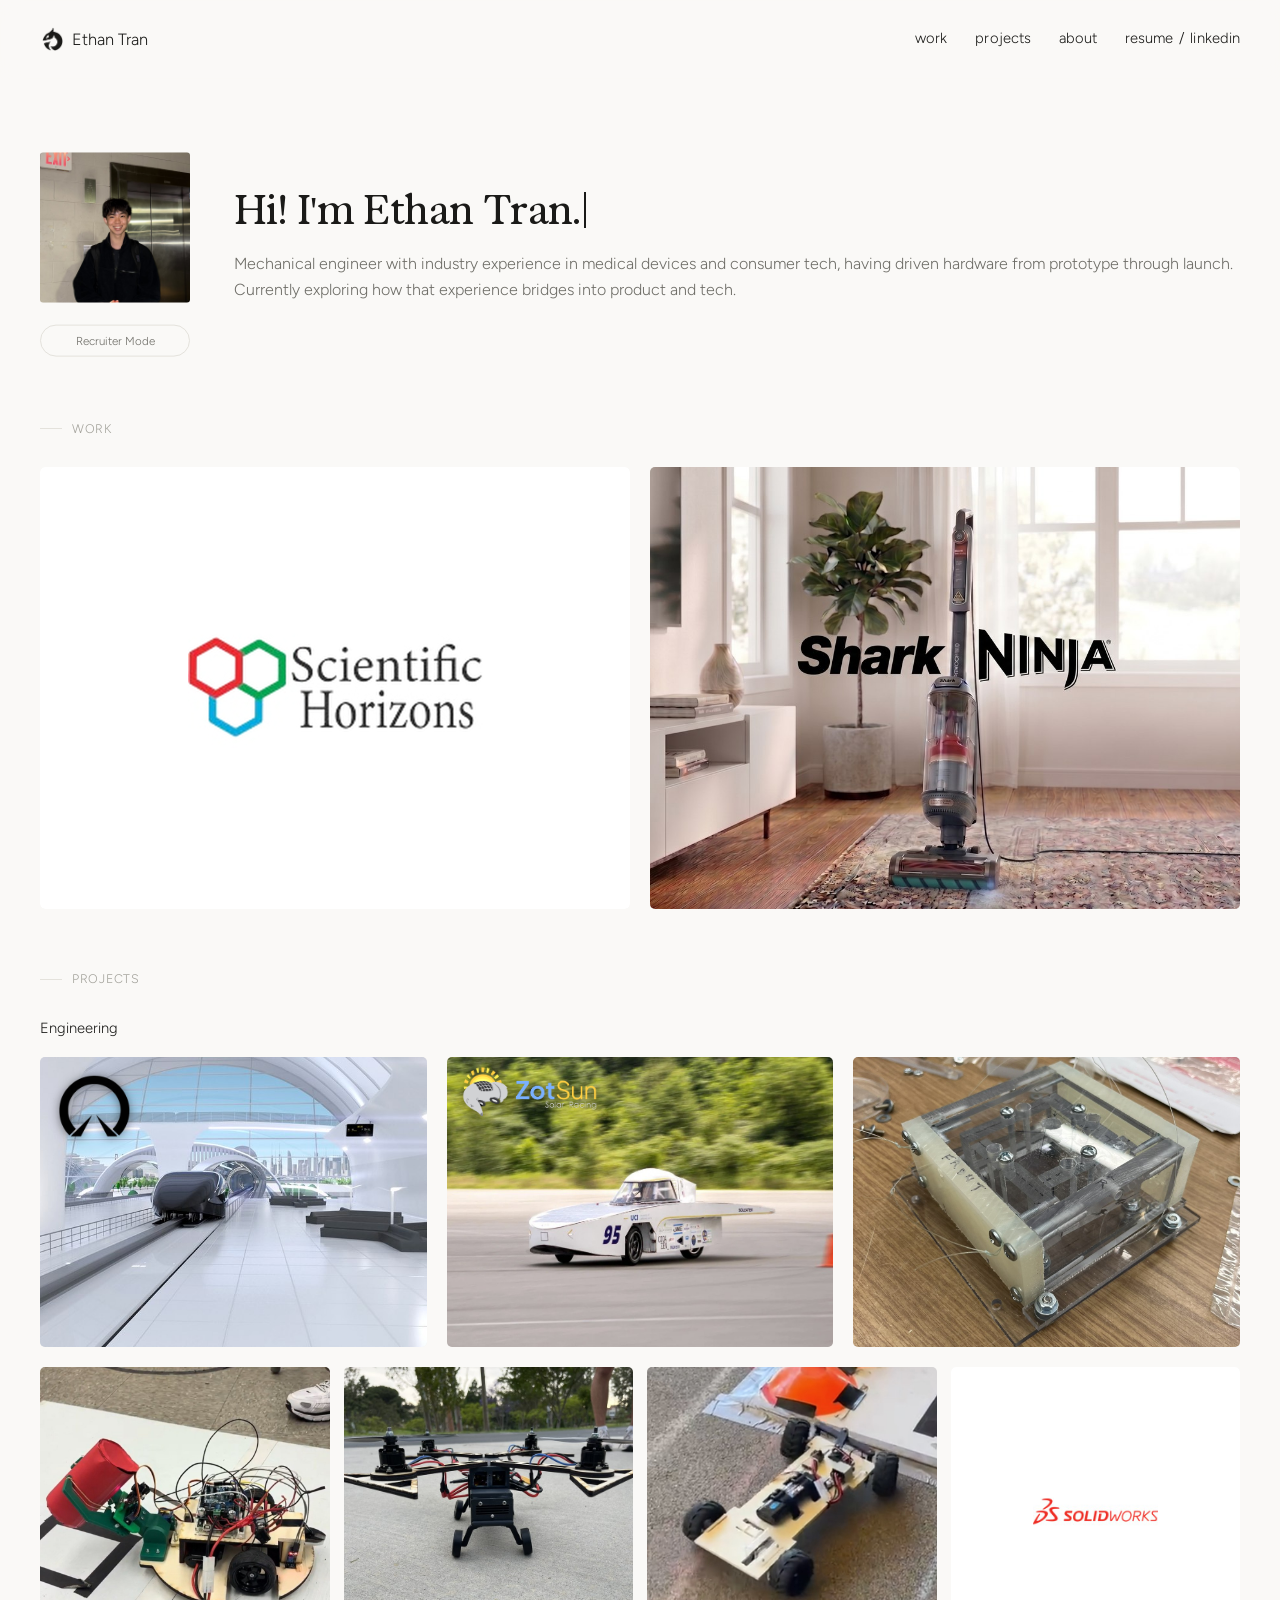
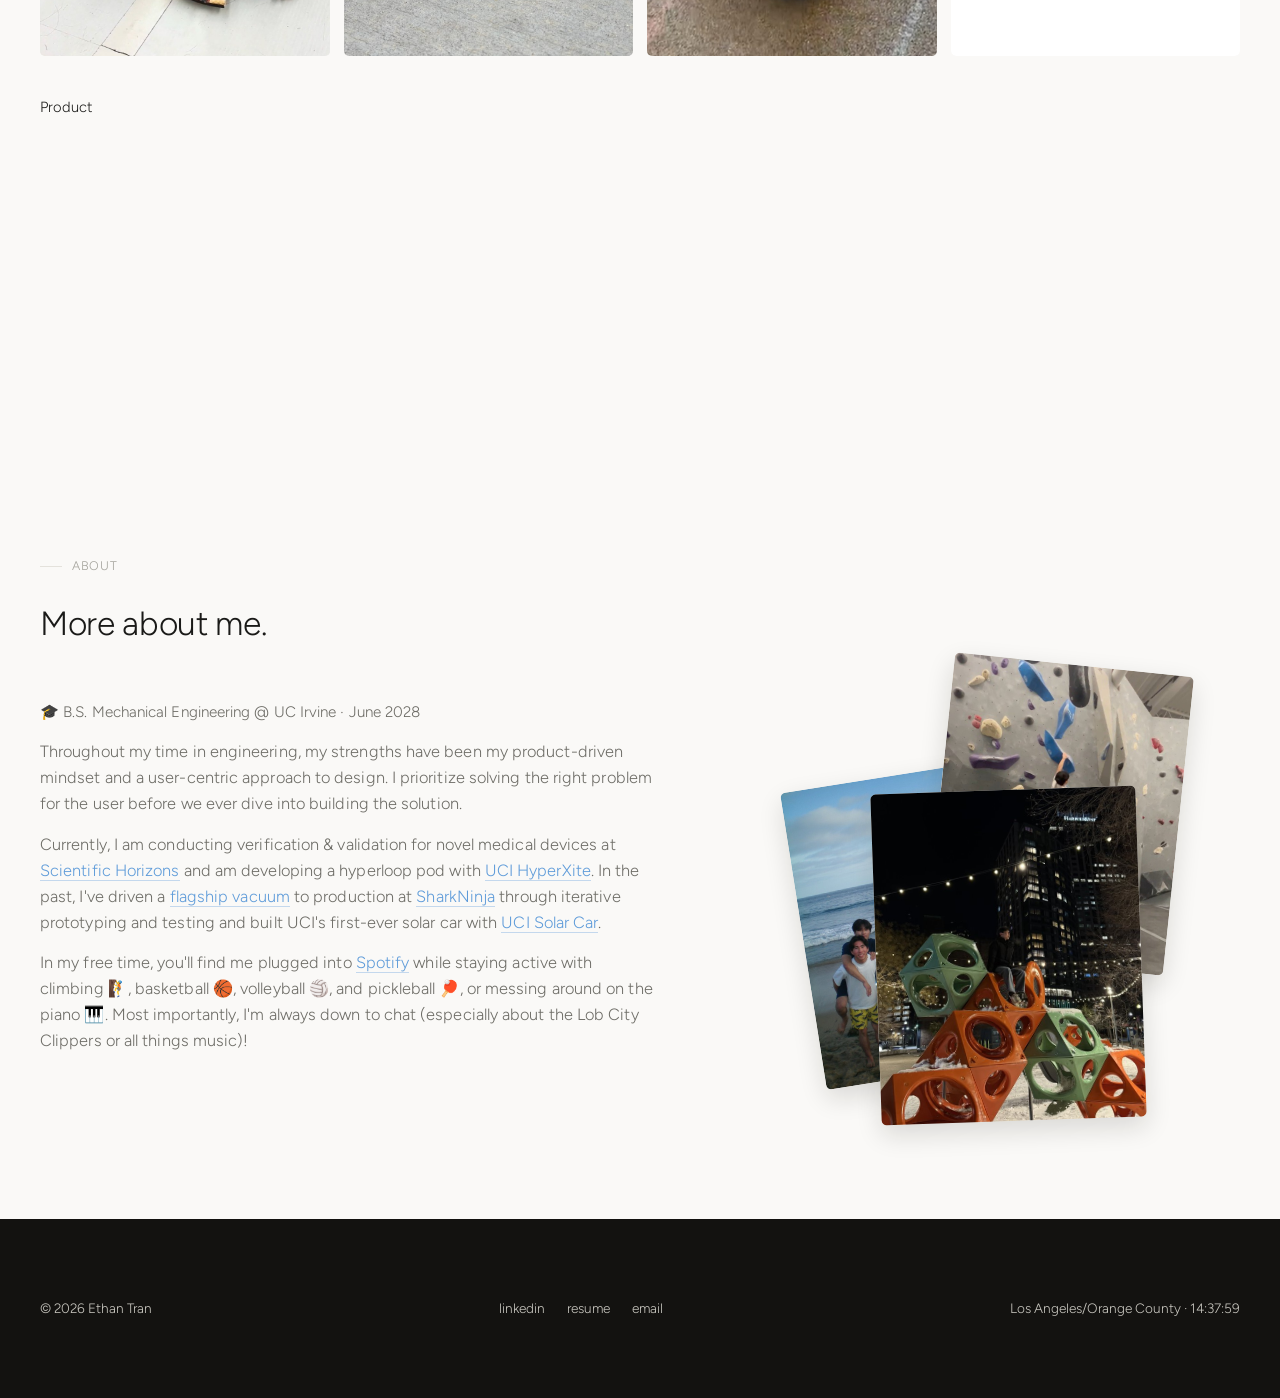
==== commit 08077e53: "Zoom in the Boston photo slightly in the About gallery Frame size unchanged; only the image content " ====
--- a/index.html
+++ b/index.html
@@ -735,6 +735,8 @@
     height: 100%;
     object-fit: cover;
   }
+
+  .gp-3 img { transform: scale(1.15); }
 
   .gp-1 { top: 120px; left: 0; z-index: 1; transform: rotate(-9deg); }
   .gp-2 { top: 11px; left: 137px; z-index: 2; transform: rotate(6deg); }
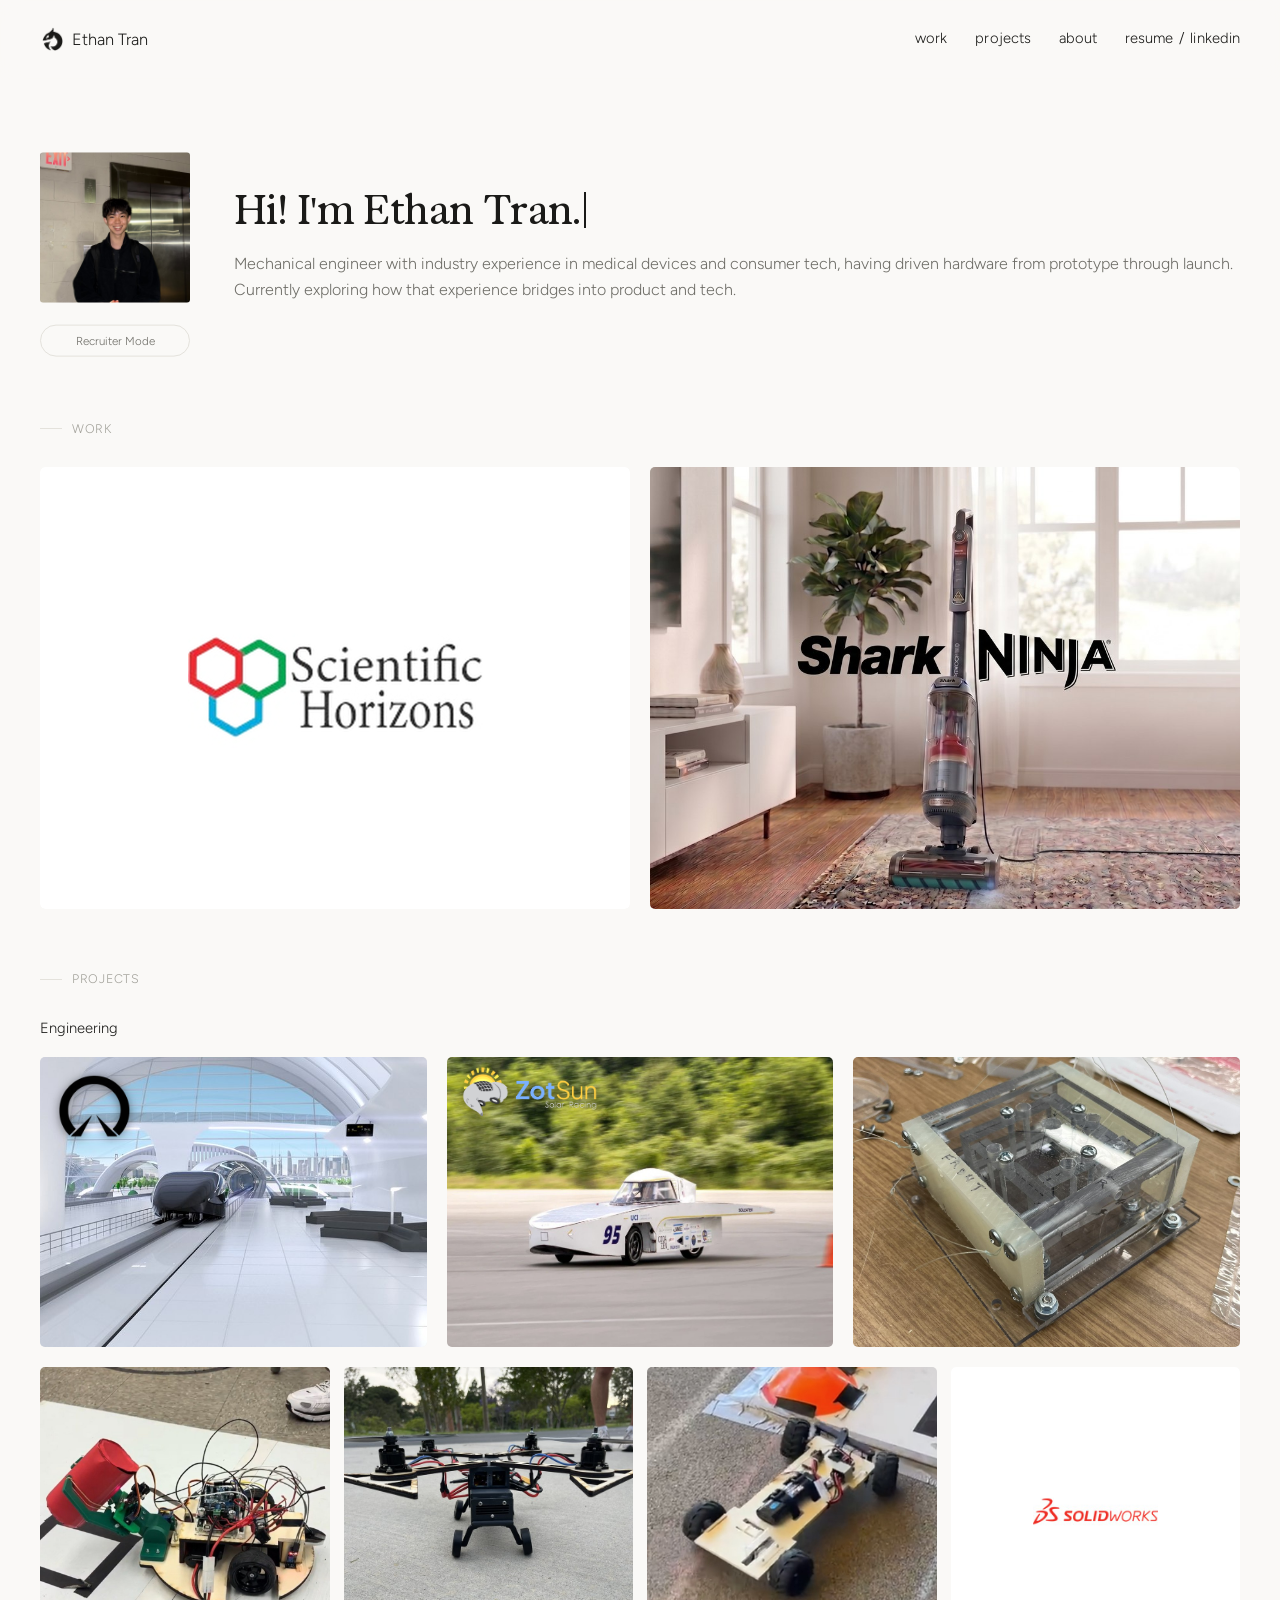
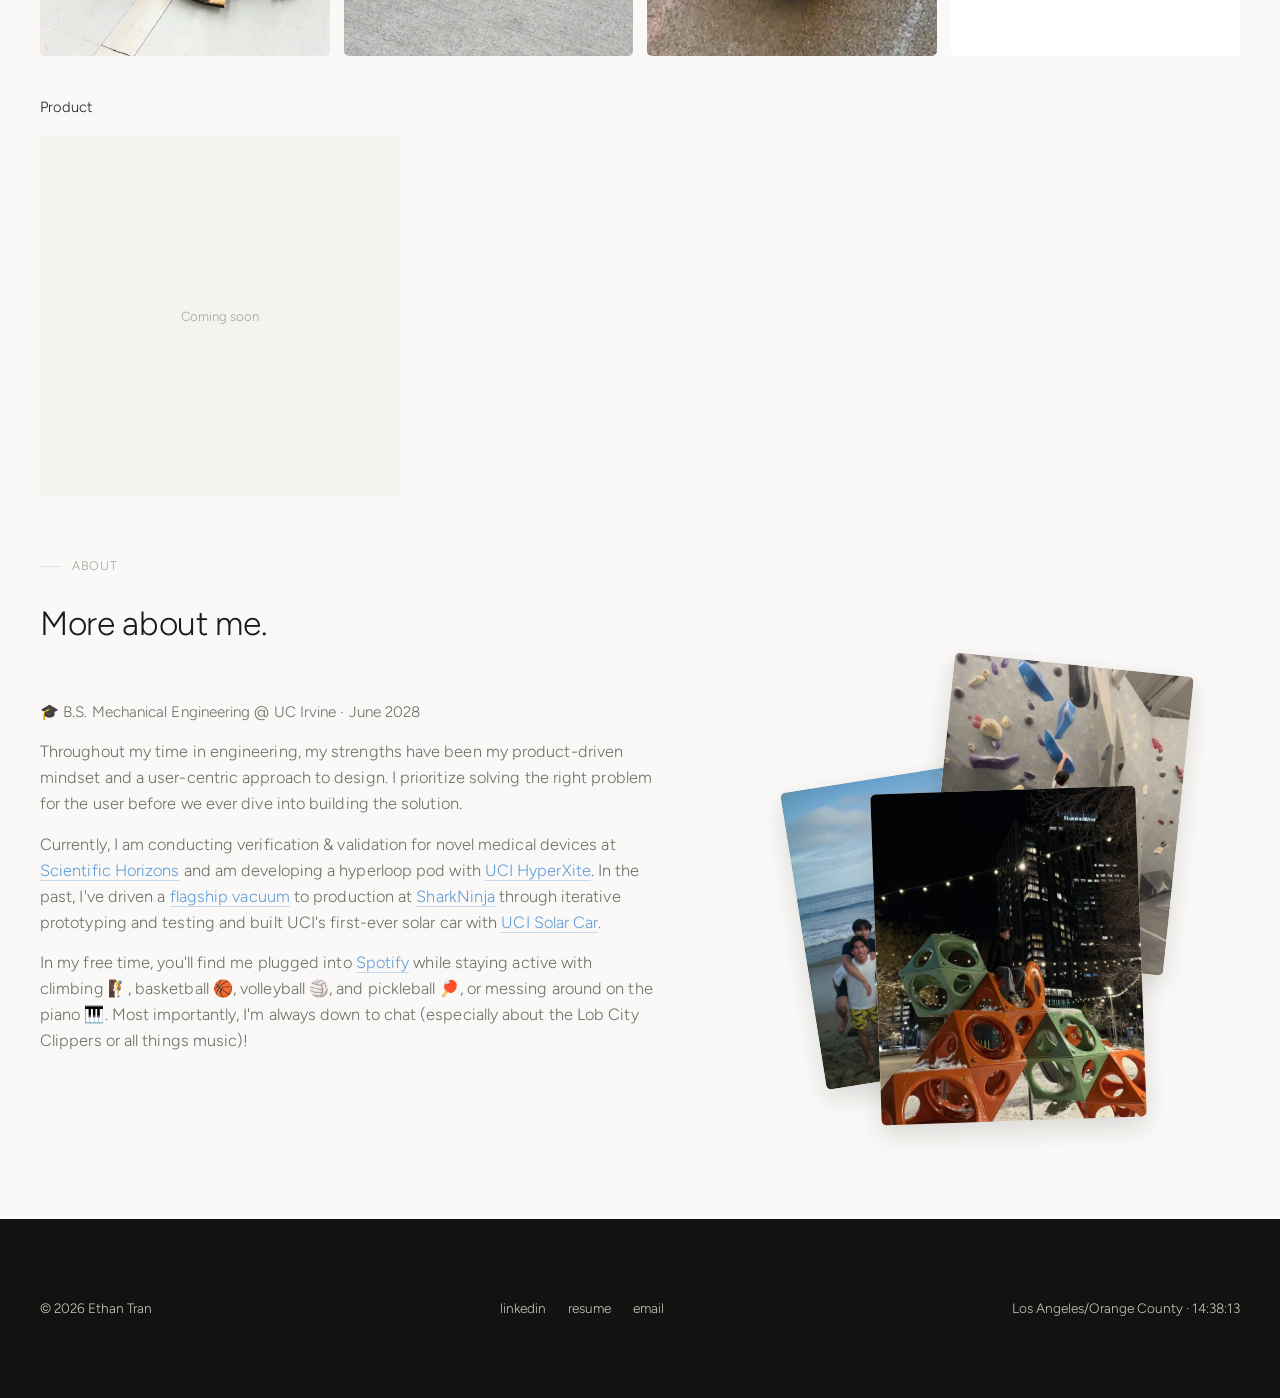
==== commit 56394117: "Remove "Personal Project" tag from the CAD Projects home tile Co-Authored-By: Claude Sonnet 5 <norep" ====
--- a/index.html
+++ b/index.html
@@ -1851,7 +1851,6 @@
           <img class="proj-tile-img proj-tile-img-logo" src="assets/cad-projects/solidworks-logo.jpg" alt="" onload="this.previousElementSibling.style.display='none'">
           <div class="proj-tile-tags">
             <span class="tag">CAD Projects</span>
-            <span class="tag">Personal Project</span>
           </div>
         </div>
       </div>
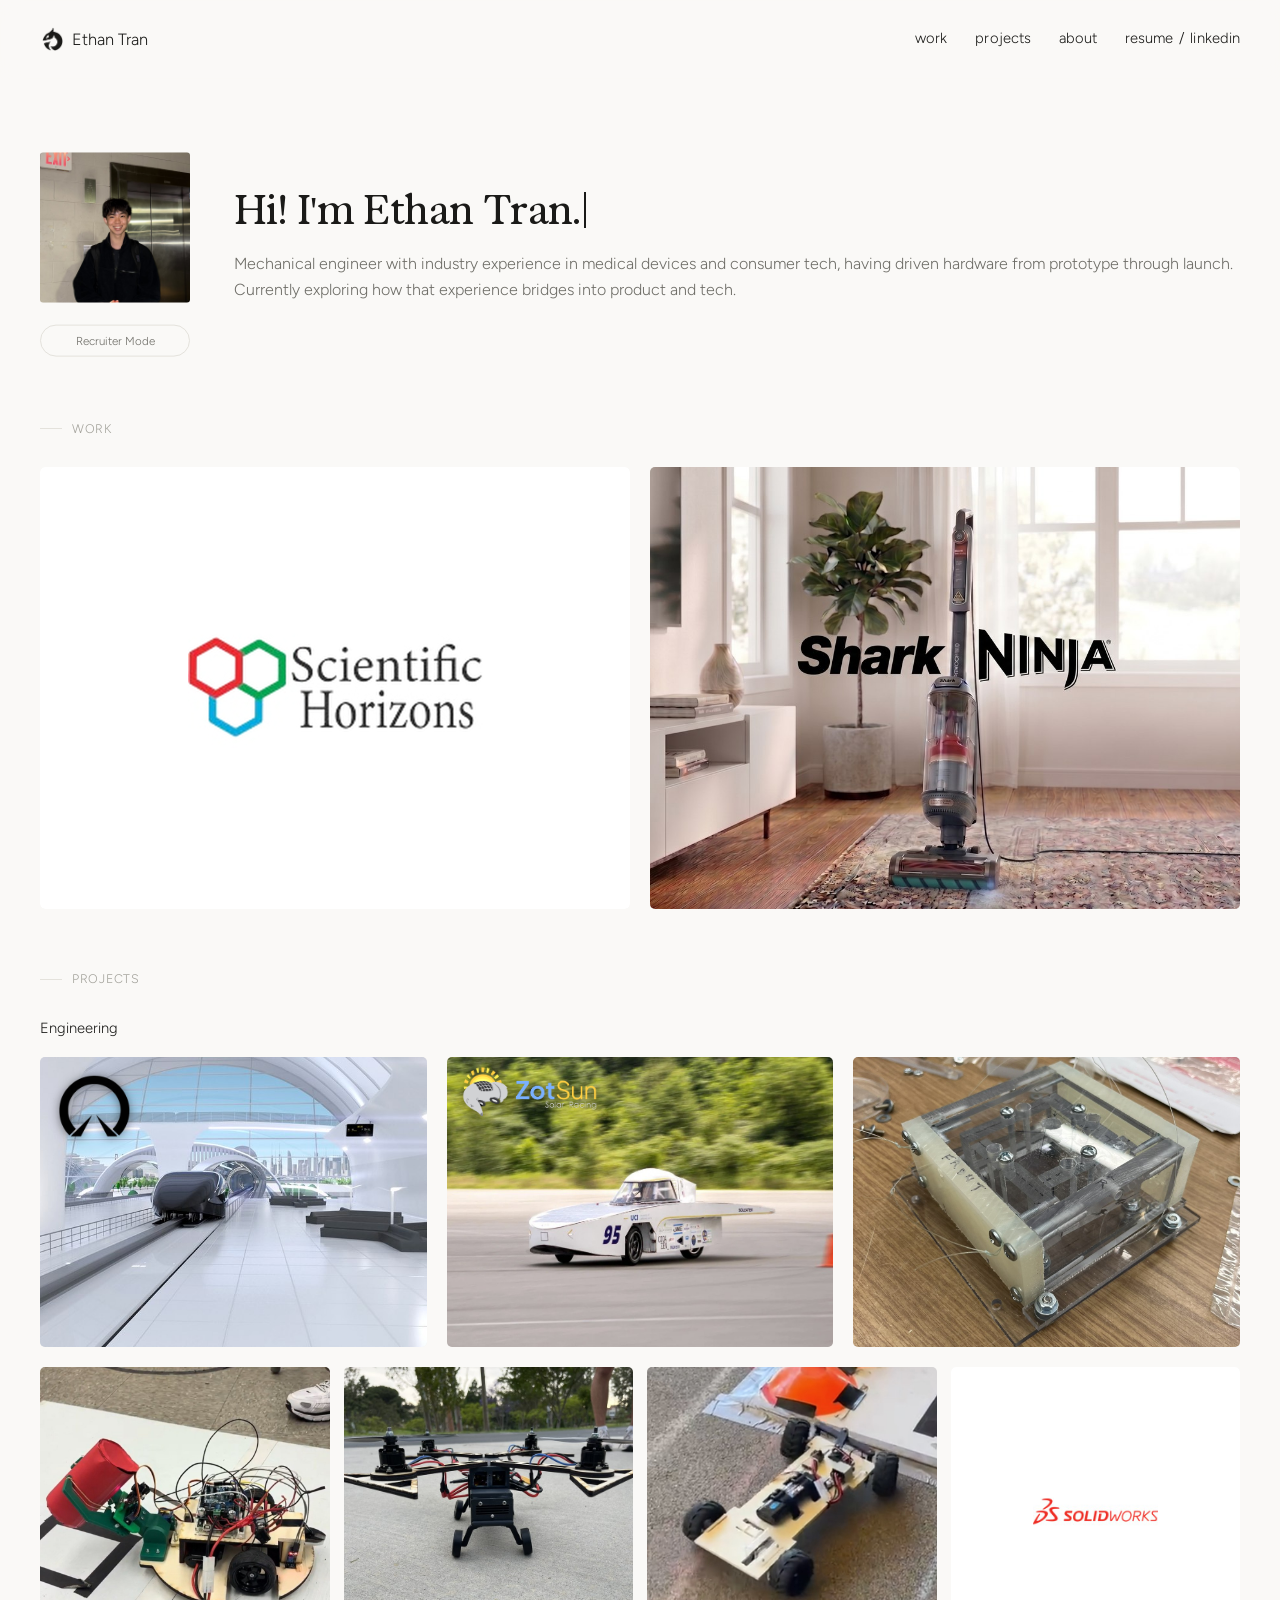
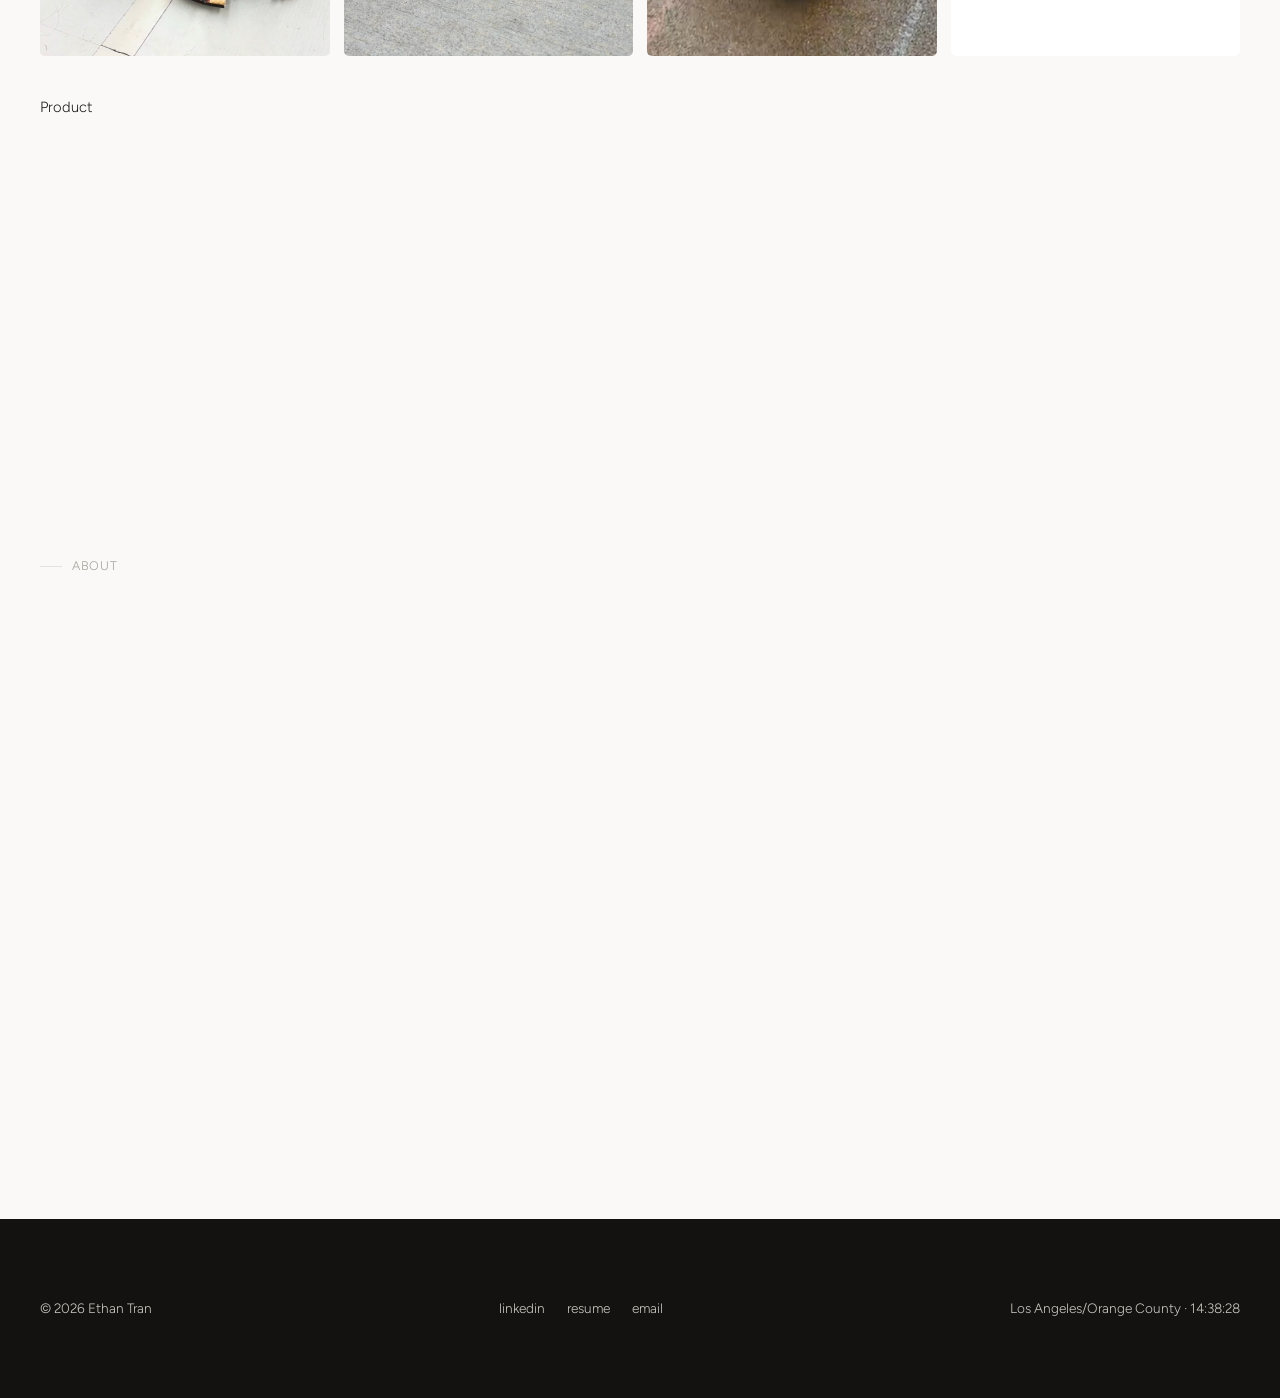
==== commit 1b404267: "Split index.html's inline CSS/JS into styles.css and main.js The entire site (3,865 lines) lived in " ====
--- a/index.html
+++ b/index.html
@@ -10,1698 +10,7 @@
 <link rel="preconnect" href="https://fonts.gstatic.com" crossorigin>
 <link href="https://fonts.googleapis.com/css2?family=Figtree:wght@300;400;500;600;700&display=swap" rel="stylesheet">
 
-<style>
-  @font-face {
-    font-family: "Exposure Trial VAR";
-    src: url("assets/home/ExposureTrialVAR.ttf") format("truetype-variations");
-    font-weight: 400;
-    font-style: normal;
-  }
-
-  :root {
-    --bg: #faf9f7;
-    --bg-panel: #f1efeb;
-    --ink: #1a1a18;
-    --ink-soft: #6d6c66;
-    --ink-faint: #a3a29b;
-    --line: #e4e2dc;
-    --blue: #5e9bd9;
-    --blue-soft: #cfe1f5;
-    --focus: #1a1a18;
-    --nav-h: 80px;
-  }
-
-  @media (prefers-color-scheme: dark) {
-    :root:not([data-theme="light"]) {
-      --bg: #171613;
-      --bg-panel: #201f1b;
-      --ink: #f3f2ee;
-      --ink-soft: #a4a29a;
-      --ink-faint: #6f6d66;
-      --line: #322f29;
-      --blue: #6fabdc;
-      --blue-soft: #2d3a58;
-      --focus: #f3f2ee;
-    }
-  }
-
-  :root[data-theme="dark"] {
-    --bg: #171613;
-    --bg-panel: #201f1b;
-    --ink: #f3f2ee;
-    --ink-soft: #a4a29a;
-    --ink-faint: #6f6d66;
-    --line: #322f29;
-    --blue: #6fabdc;
-    --blue-soft: #2d3a58;
-    --focus: #f3f2ee;
-  }
-
-  * { box-sizing: border-box; }
-  html { scroll-behavior: smooth; }
-
-  @media (prefers-reduced-motion: reduce) {
-    html { scroll-behavior: auto; }
-    * { animation-duration: 0.01ms !important; animation-iteration-count: 1 !important; transition-duration: 0.01ms !important; }
-  }
-
-  body {
-    margin: 0;
-    background: var(--bg);
-    color: var(--ink);
-    font-family: "Figtree", -apple-system, BlinkMacSystemFont, "Segoe UI", sans-serif;
-    font-weight: 300;
-    font-size: 16px;
-    line-height: 1.6;
-    -webkit-font-smoothing: antialiased;
-  }
-
-  a { color: inherit; }
-
-  .serif {
-    font-family: "Exposure Trial VAR", Georgia, "Times New Roman", serif;
-    font-weight: 400;
-    letter-spacing: -0.015em;
-  }
-
-  .wrap {
-    max-width: 1320px;
-    margin: 0 auto;
-    padding: 0 40px;
-  }
-
-  :focus-visible {
-    outline: 2px solid var(--focus);
-    outline-offset: 3px;
-  }
-
-  .reveal {
-    opacity: 0;
-    transform: translateY(10px);
-    transition: opacity 0.5s ease, transform 0.5s ease;
-  }
-
-  .reveal.in { opacity: 1; transform: translateY(0); }
-
-  /* ---------- Nav ---------- */
-
-  .site-nav {
-    position: fixed;
-    top: 0;
-    left: 0;
-    right: 0;
-    z-index: 510;
-    display: flex;
-    align-items: center;
-    justify-content: space-between;
-    padding: 26px 40px;
-    background: color-mix(in srgb, var(--bg) 90%, transparent);
-    backdrop-filter: blur(10px);
-    border-bottom: 1px solid transparent;
-    transition: border-color 0.25s ease;
-  }
-
-  .site-nav.scrolled { border-bottom-color: var(--line); }
-
-  /* nav is position:fixed (out of flow), so the page needs the clearance back */
-  main#top { padding-top: var(--nav-h); }
-
-  .logo {
-    display: flex;
-    align-items: center;
-    gap: 8px;
-    text-decoration: none;
-    color: var(--ink-faint);
-  }
-
-  .logo-icon {
-    display: inline-block;
-    width: 24px;
-    height: 24px;
-    background-color: var(--ink);
-    -webkit-mask: url('assets/home/logo-icon.png') no-repeat center / contain;
-    mask: url('assets/home/logo-icon.png') no-repeat center / contain;
-  }
-
-  .logo-word {
-    font-family: "Figtree", -apple-system, BlinkMacSystemFont, "Segoe UI", sans-serif;
-    font-size: 1.02rem;
-    font-weight: 300;
-    color: var(--ink);
-  }
-
-  .nav-links {
-    display: flex;
-    align-items: center;
-    gap: 28px;
-    font-size: 0.92rem;
-    font-weight: 300;
-    letter-spacing: 0.005em;
-    color: var(--ink);
-  }
-
-  .nav-links a,
-  .nav-links button {
-    text-decoration: none;
-    transition: color 0.15s ease, filter 0.25s ease, opacity 0.25s ease;
-    filter: blur(0);
-    opacity: 1;
-  }
-
-  .nav-links a:hover,
-  .nav-links button:hover { color: var(--ink); }
-
-  @media (hover: hover) and (pointer: fine) {
-    .nav-links:hover a:not(:hover),
-    .nav-links:hover button:not(:hover) {
-      filter: blur(1.5px);
-      opacity: 0.6;
-    }
-
-    .nav-links:hover .nav-dropdown:hover a:not(:hover),
-    .nav-links:hover .nav-dropdown:hover button:not(:hover) {
-      filter: none;
-      opacity: 1;
-    }
-  }
-
-  .nav-combo { display: inline-flex; align-items: center; gap: 6px; }
-
-  .ext-arrow {
-    display: inline-block;
-    width: 0;
-    overflow: hidden;
-    opacity: 0;
-    line-height: 1;
-    vertical-align: middle;
-    transform: translate(-3px, 3px);
-    transition: opacity 0.18s ease, transform 0.18s ease, width 0.18s ease, margin-left 0.18s ease;
-  }
-
-  .nav-combo a:hover .ext-arrow {
-    opacity: 1;
-    transform: translate(0, 0);
-    width: 0.75em;
-    margin-left: 2px;
-  }
-
-  .nav-dropdown {
-    position: relative;
-    display: inline-flex;
-    align-items: center;
-  }
-
-  .nav-dropdown-trigger {
-    font: inherit;
-    color: inherit;
-    background: transparent;
-    border: none;
-    cursor: pointer;
-    position: relative;
-    padding: 4px 8px;
-    margin: -4px -8px;
-    border-radius: 6px;
-    transition: color 0.15s ease, filter 0.25s ease, opacity 0.25s ease, background 0.15s ease;
-  }
-
-  .nav-dropdown:hover > .nav-dropdown-trigger,
-  .nav-dropdown:focus-within > .nav-dropdown-trigger {
-    background: var(--bg);
-  }
-
-  .nav-dropdown-menu {
-    position: absolute;
-    top: 100%;
-    left: 0;
-    padding-top: 14px;
-    opacity: 0;
-    visibility: hidden;
-    transform: translateY(-4px);
-    transition: opacity 0.18s ease, transform 0.18s ease, visibility 0.18s;
-    z-index: 50;
-  }
-
-  .nav-dropdown-menu-inner {
-    display: flex;
-    flex-direction: column;
-    gap: 12px;
-    padding: 10px 12px;
-    margin: -10px -12px;
-    border-radius: 8px;
-    background: var(--bg);
-  }
-
-  .nav-dropdown-menu-inner a {
-    font-family: "Figtree", -apple-system, BlinkMacSystemFont, "Segoe UI", sans-serif;
-    font-size: 0.92rem;
-    font-weight: 300;
-    letter-spacing: 0.005em;
-    color: var(--ink-soft);
-    white-space: nowrap;
-    text-decoration: none;
-    transition: color 0.15s ease;
-  }
-
-  .nav-dropdown-menu-inner a:hover {
-    color: var(--ink);
-  }
-
-  @media (hover: hover) and (pointer: fine) {
-    .nav-dropdown:hover .nav-dropdown-menu {
-      opacity: 1;
-      visibility: visible;
-      transform: translateY(0);
-    }
-  }
-
-  .nav-dropdown:focus-within .nav-dropdown-menu {
-    opacity: 1;
-    visibility: visible;
-    transform: translateY(0);
-  }
-
-  @media (max-width: 620px) {
-    .site-nav { padding: 20px 24px; }
-    .nav-links { gap: 12px; font-size: 0.78rem; }
-    .logo-word { display: none; }
-  }
-
-  /* ---------- Hero ---------- */
-
-  .hero { padding: 90px 0 70px; }
-
-  .hero-row {
-    display: flex;
-    align-items: center;
-    gap: 44px;
-    flex-wrap: wrap;
-  }
-
-  .hero-photo-col {
-    position: relative;
-    flex-shrink: 0;
-  }
-
-  .hero-photo {
-    width: 150px;
-    height: 150px;
-    border-radius: 3px;
-    background: var(--bg-panel);
-    color: var(--ink-faint);
-    flex-shrink: 0;
-    display: flex;
-    align-items: center;
-    justify-content: center;
-    text-align: center;
-    font-size: 0.72rem;
-    font-weight: 300;
-    overflow: hidden;
-    position: relative;
-  }
-
-  .hero-recruiter-btn {
-    position: absolute;
-    top: 100%;
-    left: 0;
-    right: 0;
-    margin-top: 22px;
-    display: block;
-    box-sizing: border-box;
-    text-align: center;
-    font-size: 0.72rem;
-    color: var(--ink-soft);
-    text-decoration: none;
-    border: 1px solid var(--line);
-    border-radius: 999px;
-    padding: 6px 10px;
-    transition: color 0.15s ease, border-color 0.15s ease;
-  }
-
-  .hero-recruiter-btn:hover {
-    color: var(--ink);
-    border-color: var(--ink-faint);
-  }
-
-  .hero-photo img {
-    position: absolute;
-    inset: 0;
-    width: 100%;
-    height: 100%;
-    object-fit: cover;
-    transform: scale(1.4);
-  }
-
-  .hero-text { flex: 1 1 420px; }
-
-  .hero-title {
-    font-size: clamp(1.7rem, 3.4vw, 2.5rem);
-    line-height: 1.25;
-    margin: 0;
-    max-width: 30ch;
-  }
-
-  .visually-hidden {
-    position: absolute;
-    width: 1px;
-    height: 1px;
-    padding: 0;
-    margin: -1px;
-    overflow: hidden;
-    clip: rect(0, 0, 0, 0);
-    white-space: nowrap;
-    border: 0;
-  }
-
-  .typing-cursor {
-    display: inline-block;
-    width: 2px;
-    height: 0.9em;
-    margin-left: 3px;
-    background: currentColor;
-    vertical-align: -0.08em;
-    animation: cursorBlink 0.9s steps(1) infinite;
-  }
-
-  @keyframes cursorBlink {
-    0%, 49% { opacity: 1; }
-    50%, 100% { opacity: 0; }
-  }
-
-  .hero-sub {
-    margin: 16px 0 0;
-    color: var(--ink-soft);
-    font-size: 1rem;
-    font-family: "Figtree", -apple-system, BlinkMacSystemFont, "Segoe UI", sans-serif;
-    font-weight: 300;
-  }
-
-  @media (max-width: 620px) {
-    .hero { padding: 60px 0 50px; }
-    .hero-photo { width: 110px; height: 110px; }
-  }
-
-  /* ---------- Sections ---------- */
-
-  section { padding: 30px 0; }
-
-  .section-label {
-    display: flex;
-    align-items: center;
-    gap: 10px;
-    font-size: 0.78rem;
-    letter-spacing: 0.06em;
-    text-transform: uppercase;
-    color: var(--ink-faint);
-    margin: 0 0 28px;
-  }
-
-  .section-label::before {
-    content: "";
-    width: 22px;
-    height: 1px;
-    background: var(--line);
-  }
-
-  h2.section-title {
-    font-family: "Figtree", -apple-system, BlinkMacSystemFont, "Segoe UI", sans-serif;
-    font-weight: 300;
-    letter-spacing: -0.01em;
-    font-size: clamp(1.6rem, 3vw, 2.1rem);
-    line-height: 1.15;
-    margin: 0 0 36px;
-    max-width: 20ch;
-  }
-
-  /* ---------- Work / project tiles ---------- */
-
-  .tag {
-    font-size: 0.72rem;
-    padding: 4px 10px;
-    border-radius: 999px;
-    border: 1px solid var(--line);
-    color: var(--ink-soft);
-  }
-
-  .tile-grid {
-    display: grid;
-    grid-template-columns: repeat(2, 1fr);
-    gap: 20px;
-  }
-
-  .tile-grid-1 { grid-template-columns: 1fr; max-width: 360px; }
-  .tile-grid-3 { grid-template-columns: repeat(3, 1fr); }
-  .tile-grid-4 { grid-template-columns: repeat(4, 1fr); gap: 14px; margin-top: 20px; }
-
-  @media (max-width: 820px) {
-    .tile-grid, .tile-grid-1, .tile-grid-3 { grid-template-columns: 1fr; max-width: none; }
-    .tile-grid-4 { grid-template-columns: repeat(2, 1fr); max-width: none; }
-  }
-
-  @media (min-width: 821px) and (max-width: 1000px) {
-    .tile-grid-3 { grid-template-columns: repeat(2, 1fr); }
-  }
-
-  .tile-grid-mini .proj-tile {
-    aspect-ratio: 1 / 1;
-    background: color-mix(in srgb, var(--bg-panel) 65%, var(--bg));
-  }
-
-  .tile-grid-mini .proj-tile-fallback {
-    font-size: 0.82rem;
-    color: var(--ink-faint);
-    font-weight: 300;
-  }
-
-  .proj-sub-title { font-size: 0.92rem; font-weight: 300; color: var(--ink); margin: 0 0 16px; }
-  .proj-sub-title:not(:first-of-type) { margin-top: 40px; }
-
-  .proj-tile {
-    position: relative;
-    display: block;
-    border-radius: 5px;
-    overflow: hidden;
-    background: var(--bg-panel);
-    aspect-ratio: 4 / 3;
-    cursor: pointer;
-  }
-
-  @media (hover: hover) and (pointer: fine) {
-    * { cursor: none !important; }
-  }
-
-  .cursor-dot {
-    position: fixed;
-    top: 0;
-    left: 0;
-    width: 9px;
-    height: 9px;
-    border-radius: 50%;
-    background: var(--ink);
-    pointer-events: none;
-    z-index: 998;
-    opacity: 0;
-    transform: translate(-50%, -50%);
-    transition: opacity 0.15s ease, transform 0.06s ease-out;
-    will-change: transform, opacity;
-  }
-
-  .cursor-dot.is-visible { opacity: 1; }
-
-  .cursor-dot.is-clicking {
-    opacity: 0;
-    transform: translate(-50%, -50%) scale(0.3);
-  }
-
-  .cursor-ripple {
-    position: fixed;
-    top: 0;
-    left: 0;
-    width: 11px;
-    height: 11px;
-    border-radius: 50%;
-    border: 1.5px solid var(--ink);
-    pointer-events: none;
-    z-index: 997;
-    transform: translate(-50%, -50%) scale(1);
-    opacity: 0.6;
-    animation: cursorRipple 0.55s ease-out forwards;
-  }
-
-  @keyframes cursorRipple {
-    to {
-      transform: translate(-50%, -50%) scale(3.4);
-      opacity: 0;
-    }
-  }
-
-  .cursor-bubble {
-    position: fixed;
-    top: 0;
-    left: 0;
-    z-index: 999;
-    background: #f4f3ef;
-    color: #1a1a18;
-    font-family: "Figtree", -apple-system, BlinkMacSystemFont, "Segoe UI", sans-serif;
-    font-weight: 300;
-    font-size: 0.85rem;
-    letter-spacing: -0.005em;
-    padding: 8px 15px;
-    border-radius: 999px;
-    white-space: nowrap;
-    pointer-events: none;
-    box-shadow: 0 6px 18px rgba(20, 18, 14, 0.14);
-    opacity: 0;
-    transform: translate(-50%, -50%) scale(0.85);
-    transition: opacity 0.16s ease, transform 0.16s ease;
-    will-change: transform, opacity;
-  }
-
-  .cursor-bubble.is-visible {
-    opacity: 1;
-    transform: translate(-50%, -50%) scale(1);
-  }
-
-  .proj-tile-img {
-    position: absolute;
-    inset: 0;
-    width: 100%;
-    height: 100%;
-    object-fit: cover;
-  }
-
-  .proj-tile-img-logo {
-    object-fit: contain;
-    background: #ffffff;
-    padding: 26% 25%;
-    box-sizing: border-box;
-  }
-
-  .proj-tile-fallback {
-    position: absolute;
-    inset: 0;
-    display: flex;
-    align-items: center;
-    justify-content: center;
-    text-align: center;
-    padding: 20px;
-    font-family: "Figtree", -apple-system, BlinkMacSystemFont, "Segoe UI", sans-serif;
-    font-weight: 300;
-    font-size: 1.3rem;
-    color: var(--ink-faint);
-  }
-
-  .proj-tile-scrim {
-    position: absolute;
-    inset: auto 0 0 0;
-    height: 65%;
-    background: linear-gradient(to top, rgba(10, 9, 7, 0.4), transparent);
-    opacity: 0;
-    transition: opacity 0.25s ease;
-    pointer-events: none;
-  }
-
-  .proj-tile-status {
-    position: absolute;
-    top: 16px;
-    right: 16px;
-    background: color-mix(in srgb, var(--bg) 88%, transparent);
-    backdrop-filter: blur(6px);
-    color: var(--ink);
-    font-size: 0.78rem;
-    padding: 7px 14px;
-    border-radius: 999px;
-    opacity: 0;
-    transform: translateY(-6px);
-    transition: opacity 0.25s ease, transform 0.25s ease;
-  }
-
-  .proj-tile-status-left {
-    right: auto;
-    left: 16px;
-  }
-
-  .proj-tile-logo {
-    position: absolute;
-    top: 14px;
-    left: 14px;
-    width: 128px;
-    height: auto;
-    filter: drop-shadow(0 1px 5px rgba(10, 9, 7, 0.5));
-    pointer-events: none;
-  }
-
-  .proj-tile-logo-sm {
-    width: 76px;
-  }
-
-  .proj-tile-tags {
-    position: absolute;
-    left: 16px;
-    bottom: 16px;
-    right: 16px;
-    display: flex;
-    gap: 6px;
-    flex-wrap: wrap;
-    opacity: 0;
-    transform: translateY(6px);
-    transition: opacity 0.25s ease, transform 0.25s ease;
-  }
-
-  .proj-tile-tags .tag {
-    background: color-mix(in srgb, var(--bg) 88%, transparent);
-    backdrop-filter: blur(6px);
-    border-color: transparent;
-  }
-
-  .proj-tile:hover .proj-tile-status,
-  .proj-tile:hover .proj-tile-tags,
-  .proj-tile:hover .proj-tile-scrim,
-  .proj-tile:focus-visible .proj-tile-status,
-  .proj-tile:focus-visible .proj-tile-tags,
-  .proj-tile:focus-visible .proj-tile-scrim,
-  .proj-tile.is-active .proj-tile-status,
-  .proj-tile.is-active .proj-tile-tags,
-  .proj-tile.is-active .proj-tile-scrim {
-    opacity: 1;
-    transform: translateY(0);
-  }
-
-  /* ---------- About ---------- */
-
-  .about-grid {
-    display: grid;
-    grid-template-columns: auto 1fr;
-    align-items: center;
-  }
-
-  .about-bio {
-    font-family: "Figtree", -apple-system, BlinkMacSystemFont, "Segoe UI", sans-serif;
-    font-weight: 300;
-    letter-spacing: 0.005em;
-    font-size: 1.02rem;
-    color: var(--ink-soft);
-    max-width: 62ch;
-    min-width: 0;
-    margin: 0 0 40px;
-  }
-
-  .about-bio p { margin: 0 0 14px; }
-
-  .about-meta {
-    font-family: "Figtree", -apple-system, BlinkMacSystemFont, "Segoe UI", sans-serif;
-    font-weight: 300;
-    font-size: 0.95rem;
-    color: var(--ink-soft);
-    margin: 0 0 24px;
-  }
-
-  /* ---------- About gallery ---------- */
-
-  .about-gallery {
-    position: relative;
-    width: 400px;
-    height: 450px;
-    justify-self: center;
-    align-self: center;
-    transform: translate(52px, -26px);
-  }
-
-  .gallery-photo {
-    position: absolute;
-    width: 240px;
-    aspect-ratio: 4 / 5;
-    background: var(--bg-panel);
-    border-radius: 5px;
-    overflow: hidden;
-    box-shadow: 0 10px 26px rgba(20, 18, 14, 0.14);
-    display: flex;
-    align-items: center;
-    justify-content: center;
-    transition: transform 0.35s cubic-bezier(0.22, 1, 0.36, 1), box-shadow 0.35s ease;
-  }
-
-  .gallery-photo-ph {
-    font-family: "Figtree", -apple-system, BlinkMacSystemFont, "Segoe UI", sans-serif;
-    font-weight: 300;
-    font-size: 0.78rem;
-    color: var(--ink-faint);
-    letter-spacing: 0.01em;
-  }
-
-  .gallery-photo img {
-    position: absolute;
-    inset: 0;
-    width: 100%;
-    height: 100%;
-    object-fit: cover;
-  }
-
-  .gp-3 img { transform: scale(1.15); }
-
-  .gp-1 { top: 120px; left: 0; z-index: 1; transform: rotate(-9deg); }
-  .gp-2 { top: 11px; left: 137px; z-index: 2; transform: rotate(6deg); }
-  .gp-3 { top: 137px; left: 74px; width: 265px; z-index: 3; transform: rotate(-2deg); }
-
-  @media (hover: hover) and (pointer: fine) {
-    .about-gallery:hover .gallery-photo { box-shadow: 0 6px 16px rgba(20, 18, 14, 0.1); }
-    .gallery-photo:hover {
-      z-index: 10 !important;
-      transform: rotate(0deg) scale(1.08) translateY(-6px) !important;
-      box-shadow: 0 18px 34px rgba(20, 18, 14, 0.22) !important;
-    }
-  }
-
-  @media (max-width: 900px) {
-    .about-grid { grid-template-columns: 1fr; }
-    .about-gallery { width: 100%; height: 300px; margin: 10px 0 8px; justify-self: stretch; transform: none; }
-    .gallery-photo { width: 168px; }
-    .gp-1 { top: 84px; left: calc(50% - 148px); }
-    .gp-2 { top: 8px; left: calc(50% + 4px); }
-    .gp-3 { top: 96px; left: calc(50% - 93px); width: 186px; }
-  }
-
-  .block-title {
-    font-family: "Figtree", -apple-system, BlinkMacSystemFont, "Segoe UI", sans-serif;
-    font-weight: 300;
-    letter-spacing: -0.005em;
-    font-size: 1.2rem;
-    margin: 0 0 20px;
-  }
-
-  .edu-row {
-    display: grid;
-    grid-template-columns: 120px 1fr;
-    gap: 16px;
-    padding-bottom: 40px;
-    border-bottom: 1px solid var(--line);
-    margin-bottom: 32px;
-  }
-
-  .edu-date { color: var(--ink-faint); font-size: 0.82rem; padding-top: 2px; }
-  .edu-school { font-weight: 300; margin: 0; font-size: 0.96rem; }
-  .edu-detail { color: var(--ink-soft); font-size: 0.9rem; margin: 4px 0 0; }
-
-  .drawer-note { font-size: 0.82rem; color: var(--ink-faint); margin: -12px 0 12px; }
-
-  .tl-row { border-top: 1px solid var(--line); }
-  .tl-row:first-of-type { border-top: none; }
-
-  .tl-trigger {
-    width: 100%;
-    display: grid;
-    grid-template-columns: 40px 130px 1fr 18px;
-    gap: 16px;
-    align-items: start;
-    padding: 18px 0;
-    background: none;
-    border: none;
-    text-align: left;
-    cursor: pointer;
-    color: inherit;
-    font: inherit;
-  }
-
-  .tl-row:first-of-type .tl-trigger { padding-top: 0; }
-
-  .tl-logo {
-    width: 40px;
-    height: 40px;
-    border-radius: 2px;
-    background: var(--bg-panel);
-    color: var(--ink-faint);
-    display: flex;
-    align-items: center;
-    justify-content: center;
-    font-size: 0.62rem;
-    font-weight: 700;
-    overflow: hidden;
-    position: relative;
-    flex-shrink: 0;
-  }
-
-  .tl-logo img { position: absolute; inset: 0; width: 100%; height: 100%; object-fit: cover; }
-
-  .tl-date { color: var(--ink-faint); font-size: 0.8rem; padding-top: 2px; white-space: nowrap; }
-  .tl-role { font-weight: 300; margin: 0 0 3px; font-size: 0.95rem; }
-  .tl-org { color: var(--blue); }
-
-  a.tl-org {
-    text-decoration: none;
-    border-bottom: 1px solid color-mix(in srgb, var(--blue) 35%, transparent);
-    transition: border-color 0.15s ease;
-  }
-
-  a.tl-org:hover { border-bottom-color: var(--blue); }
-  .tl-desc { color: var(--ink-soft); margin: 0; font-size: 0.88rem; font-weight: 300; }
-
-  .tl-plus {
-    width: 18px;
-    height: 18px;
-    border-radius: 50%;
-    border: 1px solid var(--line);
-    display: flex;
-    align-items: center;
-    justify-content: center;
-    flex-shrink: 0;
-    margin-top: 2px;
-    transition: transform 0.25s ease, border-color 0.15s ease;
-  }
-
-  .tl-plus svg { width: 9px; height: 9px; }
-  .tl-row.open .tl-plus { transform: rotate(45deg); border-color: var(--blue); }
-
-  .tl-panel { display: grid; grid-template-rows: 0fr; transition: grid-template-rows 0.3s ease; }
-  .tl-row.open .tl-panel { grid-template-rows: 1fr; }
-  .tl-panel-inner { overflow: hidden; }
-
-  .tl-bullets {
-    margin: 0 0 20px;
-    padding-left: 206px;
-    color: var(--ink-soft);
-    font-size: 0.88rem;
-  }
-
-  .tl-bullets li { margin-bottom: 6px; }
-  .tl-bullets li::marker { color: var(--blue); }
-
-  @media (max-width: 560px) {
-    .tl-trigger { grid-template-columns: 32px 1fr 18px; gap: 10px; }
-    .tl-date { display: none; }
-    .tl-logo { width: 32px; height: 32px; }
-    .tl-bullets { padding-left: 0; }
-  }
-
-  /* ---------- Footer ---------- */
-
-  .site-footer {
-    margin-top: 60px;
-    background: #131210;
-    color: #cac8c1;
-    padding: 79px 0;
-  }
-
-  .footer-row {
-    display: flex;
-    align-items: center;
-    justify-content: space-between;
-    flex-wrap: wrap;
-    gap: 14px;
-    font-size: 0.85rem;
-  }
-
-  .footer-links { display: flex; gap: 22px; }
-  .footer-links a { text-decoration: none; color: #cac8c1; transition: color 0.15s ease; }
-  .footer-links a:hover { color: #fff; }
-
-  .footer-dropdown {
-    position: relative;
-    display: inline-flex;
-    align-items: center;
-  }
-
-  .footer-dropdown-trigger {
-    font: inherit;
-    color: inherit;
-    background: transparent;
-    border: none;
-    cursor: pointer;
-    position: relative;
-    padding: 4px 6px;
-    margin: -4px -6px;
-    border-radius: 6px;
-    transition: color 0.15s ease, background 0.15s ease;
-  }
-
-  .footer-dropdown:hover > .footer-dropdown-trigger,
-  .footer-dropdown:focus-within > .footer-dropdown-trigger {
-    background: #131210;
-  }
-
-  .footer-dropdown-menu {
-    position: absolute;
-    top: 100%;
-    left: 50%;
-    padding-top: 14px;
-    opacity: 0;
-    visibility: hidden;
-    transform: translateX(-50%) translateY(-4px);
-    transition: opacity 0.18s ease, transform 0.18s ease, visibility 0.18s;
-    z-index: 50;
-  }
-
-  .footer-dropdown-menu-inner {
-    display: flex;
-    flex-direction: row;
-    align-items: center;
-    gap: 12px;
-    padding: 8px 12px;
-    margin: -8px -12px;
-    border-radius: 8px;
-    background: #131210;
-  }
-
-  .footer-dropdown-menu-inner a {
-    font-size: 0.85rem;
-    color: #cac8c1;
-    white-space: nowrap;
-    text-decoration: none;
-    transition: color 0.15s ease;
-  }
-
-  .footer-dropdown-menu-inner a:hover {
-    color: #fff;
-  }
-
-  @media (hover: hover) and (pointer: fine) {
-    .footer-dropdown:hover .footer-dropdown-menu {
-      opacity: 1;
-      visibility: visible;
-      transform: translateX(-50%) translateY(0);
-    }
-  }
-
-  .footer-dropdown:focus-within .footer-dropdown-menu {
-    opacity: 1;
-    visibility: visible;
-    transform: translateX(-50%) translateY(0);
-  }
-
-  .footer-meta { color: #cac8c1; }
-
-  @media (max-width: 620px) {
-    .footer-row { justify-content: flex-start; }
-  }
-
-  /* ---------- Project detail overlay (POC) ---------- */
-
-  .project-overlay {
-    position: fixed;
-    inset: 0;
-    z-index: 500;
-    background: var(--bg);
-    overflow-y: auto;
-    -webkit-overflow-scrolling: touch;
-    opacity: 0;
-    visibility: hidden;
-    pointer-events: none;
-    transform: translateY(18px);
-    padding-bottom: 40px;
-    transition: opacity 0.35s ease, transform 0.4s cubic-bezier(0.22, 1, 0.36, 1), visibility 0s linear 0.35s;
-  }
-
-  .project-overlay.is-open {
-    opacity: 1;
-    visibility: visible;
-    pointer-events: auto;
-    transform: translateY(0);
-    transition: opacity 0.35s ease, transform 0.4s cubic-bezier(0.22, 1, 0.36, 1);
-  }
-
-  html.overlay-locked,
-  html.overlay-locked body {
-    overflow: hidden;
-  }
-
-  .po-bottombar {
-    position: fixed;
-    left: 0;
-    right: 0;
-    bottom: 0;
-    z-index: 501;
-    background: var(--bg);
-    opacity: 0;
-    visibility: hidden;
-    pointer-events: none;
-    transition: opacity 0.25s ease, visibility 0s linear 0.25s;
-  }
-
-  .po-bottombar.is-open {
-    opacity: 1;
-    visibility: visible;
-    pointer-events: auto;
-    transition: opacity 0.25s ease;
-  }
-
-  .po-scroll-progress {
-    height: 1px;
-    background: var(--line);
-  }
-
-  .po-scroll-progress-fill {
-    height: 100%;
-    width: 0%;
-    background: var(--ink-soft);
-  }
-
-  .po-bottombar-inner {
-    max-width: 1440px;
-    margin: 0 auto;
-    padding: 8px 40px 8px 22px;
-  }
-
-  .po-back {
-    display: inline-flex;
-    align-items: center;
-    gap: 4px;
-    font: inherit;
-    font-size: 0.78rem;
-    font-family: "Figtree", -apple-system, BlinkMacSystemFont, "Segoe UI", sans-serif;
-    color: var(--ink-soft);
-    text-decoration: none;
-    background: transparent;
-    border: none;
-    cursor: pointer;
-    padding: 4px 0;
-    transition: color 0.15s ease, gap 0.15s ease;
-  }
-
-  .po-back:hover { color: var(--ink); gap: 8px; }
-
-  .project-overlay-inner {
-    max-width: 1440px;
-    margin: 0 auto;
-    padding: calc(var(--nav-h) + 40px) 40px 60px;
-    display: grid;
-    grid-template-columns: 130px minmax(0, 1fr);
-    gap: 40px;
-    align-items: start;
-  }
-
-  .po-rail {
-    position: sticky;
-    top: calc(var(--nav-h) + 16px);
-    display: flex;
-    flex-direction: column;
-    gap: 16px;
-  }
-
-  .po-rail-item {
-    font-family: "Figtree", -apple-system, BlinkMacSystemFont, "Segoe UI", sans-serif;
-    font-size: 0.82rem;
-    font-weight: 300;
-    color: var(--ink-faint);
-    text-decoration: none;
-    transition: color 0.2s ease;
-  }
-
-  .po-rail-item:hover { color: var(--ink-soft); }
-
-  .po-rail-item.is-active {
-    color: var(--ink);
-    font-weight: 500;
-  }
-
-  @media (max-width: 1024px) {
-    .project-overlay-inner { grid-template-columns: 1fr; }
-    .po-rail {
-      position: static;
-      flex-direction: row;
-      flex-wrap: wrap;
-      gap: 8px 20px;
-      margin: 0 0 36px;
-    }
-  }
-
-  .po-title-row {
-    display: flex;
-    align-items: baseline;
-    flex-wrap: wrap;
-    gap: 12px;
-    font-family: "Exposure Trial VAR", Georgia, "Times New Roman", serif;
-    margin: 0 0 24px;
-  }
-
-  .po-title-main {
-    font-weight: 400;
-    letter-spacing: -0.01em;
-    font-size: clamp(1.7rem, 3.2vw, 2.3rem);
-    color: var(--ink);
-  }
-
-  .po-title-dot {
-    color: var(--ink-faint);
-    font-size: 1.3rem;
-  }
-
-  .po-title-tagline {
-    font-weight: 400;
-    font-style: italic;
-    font-size: clamp(1.4rem, 2.6vw, 1.85rem);
-    color: var(--ink-faint);
-  }
-
-  .po-divider {
-    height: 1px;
-    background: var(--line);
-    margin: 0 0 28px;
-  }
-
-  .po-hero {
-    width: 100%;
-    max-width: 780px;
-    aspect-ratio: 16 / 9;
-    background: var(--bg-panel);
-    border: 1px solid var(--line);
-    border-radius: 5px;
-    overflow: hidden;
-    margin: 0 0 28px;
-  }
-
-  .po-hero img {
-    width: 100%;
-    height: 100%;
-    object-fit: cover;
-    display: block;
-  }
-
-  .po-intro {
-    font-size: 0.98rem;
-    line-height: 1.7;
-    color: var(--ink-soft);
-    max-width: 68ch;
-    margin: 0 0 28px;
-    font-weight: 300;
-  }
-
-  .po-highlight { color: var(--blue); }
-
-  .po-meta {
-    margin: 0;
-  }
-
-  .po-divider-end {
-    margin: 36px 0 52px;
-  }
-
-  .po-meta-row {
-    display: flex;
-    flex-wrap: wrap;
-    gap: 10px 48px;
-    margin: 0 0 12px;
-  }
-
-  .po-meta-row:last-child { margin-bottom: 0; }
-
-  .po-meta-pair {
-    display: flex;
-    align-items: baseline;
-    gap: 8px;
-  }
-
-  .po-meta-label {
-    font-size: 0.78rem;
-    color: var(--ink-faint);
-  }
-
-  .po-meta-value {
-    font-size: 0.92rem;
-    color: var(--ink);
-  }
-
-  .po-section {
-    max-width: 780px;
-    margin: 0 0 46px;
-    scroll-margin-top: 100px;
-  }
-
-  .po-section-num {
-    display: flex;
-    align-items: center;
-    gap: 10px;
-    font-size: 0.78rem;
-    letter-spacing: 0.06em;
-    text-transform: uppercase;
-    color: var(--ink-faint);
-    margin: 0 0 20px;
-  }
-
-  .po-section-num::before {
-    content: "";
-    width: 22px;
-    height: 1px;
-    background: var(--line);
-  }
-
-  .po-section-title {
-    font-family: "Exposure Trial VAR", Georgia, "Times New Roman", serif;
-    font-weight: 400;
-    letter-spacing: -0.01em;
-    font-size: clamp(1.4rem, 2.4vw, 1.8rem);
-    line-height: 1.2;
-    margin: 0 0 18px;
-  }
-
-  .po-section-body p {
-    color: var(--ink-soft);
-    font-weight: 300;
-    margin: 0 0 16px;
-  }
-
-  .po-section-body strong {
-    color: var(--ink);
-    font-weight: 500;
-  }
-
-  .po-media {
-    width: 100%;
-    aspect-ratio: 16 / 9;
-    background: var(--bg-panel);
-    border: 1px solid var(--line);
-    border-radius: 5px;
-    display: flex;
-    align-items: center;
-    justify-content: center;
-    margin: 28px 0;
-  }
-
-  .po-media-ph {
-    font-family: "Figtree", -apple-system, BlinkMacSystemFont, "Segoe UI", sans-serif;
-    font-weight: 300;
-    font-size: 0.78rem;
-    color: var(--ink-faint);
-    letter-spacing: 0.01em;
-  }
-
-  .po-media-row {
-    display: grid;
-    grid-template-columns: 1fr 1fr;
-    gap: 16px;
-    align-items: start;
-  }
-
-  .po-media-row-3 { grid-template-columns: repeat(3, 1fr); }
-
-  .po-media img {
-    width: 100%;
-    height: 100%;
-    object-fit: cover;
-    display: block;
-    border-radius: 5px;
-  }
-
-  .po-media-photos .po-media { aspect-ratio: 1 / 1; }
-
-  /* Technical drawings/sketches: show the whole image at its own aspect
-     ratio (set inline per figure) instead of cropping to fit a fixed box. */
-  .po-media-contain img { object-fit: contain; }
-
-  .po-media-chart { aspect-ratio: 1190 / 719; }
-  .po-media-chart img { object-fit: contain; }
-
-  @media (max-width: 620px) {
-    .po-media-row,
-    .po-media-row-3 { grid-template-columns: 1fr; }
-  }
-
-  .po-carousel-track {
-    position: relative;
-    width: 100%;
-    overflow: hidden;
-    border-radius: 5px;
-    background: var(--bg-panel);
-    border: 1px solid var(--line);
-  }
-
-  .po-carousel-slide {
-    position: absolute;
-    inset: 0;
-    display: flex;
-    align-items: center;
-    justify-content: center;
-    padding: 4%;
-    box-sizing: border-box;
-    opacity: 0;
-    transform: translateX(100%);
-    transition: transform 0.65s cubic-bezier(0.65, 0, 0.35, 1), opacity 0.5s ease;
-    pointer-events: none;
-  }
-
-  .po-carousel-slide img {
-    max-width: 100%;
-    max-height: 100%;
-    width: auto;
-    height: auto;
-    display: block;
-  }
-
-  .po-carousel-slide.is-active {
-    opacity: 1;
-    transform: translateX(0);
-    pointer-events: auto;
-    z-index: 2;
-  }
-
-  .po-carousel-slide.is-prev { transform: translateX(-100%); }
-
-  .po-carousel-dots {
-    display: flex;
-    gap: 8px;
-    justify-content: center;
-    margin-top: 14px;
-  }
-
-  .po-carousel-dot {
-    width: 7px;
-    height: 7px;
-    padding: 0;
-    border: none;
-    border-radius: 50%;
-    background: var(--line);
-    cursor: pointer;
-    transition: background 0.2s ease, transform 0.2s ease;
-  }
-
-  .po-carousel-dot.is-active {
-    background: var(--ink-soft);
-    transform: scale(1.35);
-  }
-
-  @media (prefers-reduced-motion: reduce) {
-    .po-carousel-slide { transition: none; }
-  }
-
-  .po-filmstrip {
-    overflow: hidden;
-    width: 100%;
-    margin: 48px 0 0;
-    -webkit-mask-image: linear-gradient(to right, transparent, black 4%, black 96%, transparent);
-    mask-image: linear-gradient(to right, transparent, black 4%, black 96%, transparent);
-  }
-
-  .po-filmstrip-track {
-    display: flex;
-    width: max-content;
-    gap: 8px;
-    animation: po-filmstrip-scroll linear infinite;
-    animation-duration: var(--filmstrip-duration, 32s);
-  }
-
-  .po-filmstrip-item {
-    flex: none;
-    height: var(--filmstrip-height, 240px);
-  }
-
-  .po-filmstrip-item img {
-    display: block;
-    height: 100%;
-    width: auto;
-    border-radius: 4px;
-  }
-
-  @keyframes po-filmstrip-scroll {
-    from { transform: translateX(0); }
-    to { transform: translateX(-50%); }
-  }
-
-  @media (prefers-reduced-motion: reduce) {
-    .po-filmstrip-track { animation: none; }
-  }
-
-  @media (max-width: 620px) {
-    .po-filmstrip-item { height: var(--filmstrip-height-mobile, 160px); }
-  }
-
-  .po-next {
-    display: block;
-    margin: 72px 0 0;
-    text-decoration: none;
-    color: inherit;
-  }
-
-  .po-next-label {
-    display: block;
-    font-family: "Figtree", -apple-system, BlinkMacSystemFont, "Segoe UI", sans-serif;
-    font-size: 0.76rem;
-    font-weight: 400;
-    letter-spacing: 0.08em;
-    text-transform: uppercase;
-    color: var(--ink-faint);
-    margin: 0 0 14px;
-  }
-
-  .po-next-media {
-    position: relative;
-    width: 570px;
-    max-width: 100%;
-    aspect-ratio: 16 / 10;
-    border-radius: 5px;
-    overflow: hidden;
-    background: var(--bg-panel);
-  }
-
-  .po-next-media img {
-    width: 100%;
-    height: 100%;
-    object-fit: cover;
-    display: block;
-    transition: transform 0.5s cubic-bezier(0.22, 1, 0.36, 1);
-  }
-
-  .po-next:hover .po-next-media img { transform: scale(1.035); }
-
-  .po-next-tags {
-    position: absolute;
-    left: 14px;
-    right: 14px;
-    bottom: 14px;
-    display: flex;
-    gap: 6px;
-    flex-wrap: wrap;
-  }
-
-  .po-next-tags .tag {
-    background: color-mix(in srgb, var(--bg) 88%, transparent);
-    backdrop-filter: blur(6px);
-    border-color: transparent;
-  }
-
-  @media (max-width: 1060px) {
-    #sn-fin-compare-row > figure { max-width: 100% !important; }
-  }
-
-  #kl-constraints .po-section-body,
-  #kl-process .po-section-body { max-width: 780px; }
-
-  @media (max-width: 1000px) {
-    #kl-mea-compare-row > figure { max-width: 100% !important; }
-  }
-
-  @media (max-width: 1060px) {
-    #kl-shield-compare-row > figure { max-width: 100% !important; }
-  }
-
-  .po-figure {
-    margin: 28px 0 0;
-  }
-
-  .po-media-row .po-figure { margin: 0; }
-
-  .po-figure .po-media { margin: 0; }
-
-  .po-figcaption {
-    font-size: 0.76rem;
-    font-weight: 300;
-    color: var(--ink-faint);
-    line-height: 1.45;
-    margin: 8px 0 0;
-  }
-
-  .po-subsection {
-    margin: 0 0 34px;
-  }
-
-  .po-subsection:last-child { margin-bottom: 0; }
-
-  .po-subsection-title {
-    font-family: "Exposure Trial VAR", Georgia, "Times New Roman", serif;
-    font-weight: 400;
-    font-size: 1.15rem;
-    line-height: 1.3;
-    color: var(--ink);
-    margin: 0 0 12px;
-  }
-
-  .po-stat-unit {
-    font-size: 0.6em;
-  }
-
-  #sn-outcome { max-width: none; }
-
-  #po-build { max-width: none; }
-  #po-build .po-section-body { max-width: 780px; }
-
-  .po-media-3x2 .po-media { aspect-ratio: 3 / 2; }
-
-  .po-media-portrait-row {
-    display: flex;
-    flex-wrap: wrap;
-    gap: 16px;
-    align-items: flex-start;
-    margin: 28px 0 0;
-  }
-
-  .po-media-portrait-row .po-figure {
-    margin: 0;
-    overflow: hidden;
-    border-radius: 5px;
-  }
-
-  .po-media-portrait-row img,
-  .po-media-portrait-row video {
-    display: block;
-    height: 440px;
-    width: auto;
-    max-width: 100%;
-    border-radius: 5px;
-    background: var(--bg-panel);
-  }
-
-  /* Video elements can render a hairline seam at one edge when their CSS
-     box lands on a fractional pixel (common with height:auto ratios).
-     Scaling slightly past the clipped figure hides it regardless of
-     which edge it lands on. */
-  .po-media-portrait-row video { transform: scale(1.02); }
-
-  .po-media-portrait-row-tall img,
-  .po-media-portrait-row-tall video { height: 560px; }
-
-  .po-media-portrait-row .po-media {
-    width: 330px;
-    height: 440px;
-    margin: 0;
-  }
-
-  @media (max-width: 620px) {
-    .po-media-portrait-row { flex-direction: column; }
-    .po-media-portrait-row img,
-    .po-media-portrait-row video { height: auto; width: 100%; }
-  }
-
-  #po-build .po-media-row { max-width: 1000px; }
-
-  #po-results { max-width: none; }
-
-  .po-results-grid {
-    display: grid;
-    grid-template-columns: minmax(0, 1fr) 0.440fr;
-    gap: 24px;
-    align-items: start;
-    margin: 0;
-  }
-
-  .po-results-main {
-    display: flex;
-    flex-direction: column;
-    min-width: 0;
-  }
-
-  /* Fixed measures keep the left column's height constant as the page resizes,
-     so the portrait video stays aligned with it at every width. */
-  .po-results-main .po-conclusion { margin: 0; }
-
-  .po-video { margin: 0; overflow: hidden; border-radius: 5px; }
-
-  .po-video video {
-    display: block;
-    border-radius: 5px;
-    background: var(--bg-panel);
-  }
-
-  /* See .po-media-portrait-row video comment: hides a possible 1px
-     rendering seam on the fractional-pixel-sized portrait video box. */
-  .po-video-portrait video { transform: scale(1.02); }
-
-  .po-video-landscape { margin-top: 32px; }
-
-  .po-conclusion {
-    font-size: 1.02rem;
-    line-height: 1.7;
-    font-weight: 300;
-    color: var(--ink-soft);
-    max-width: 68ch;
-    margin: 0;
-  }
-
-  /* two classes so it beats the shared single-class .po-stats max-width */
-  .po-stats.po-stats-wide {
-    max-width: none;
-    margin-top: 64px;
-  }
-
-  .po-closing-image {
-    margin: 56px 0 0;
-  }
-
-  /* bottom of the SharkNinja page tracks the width of the copy above it */
-  #sn-outcome .po-stats { max-width: 68ch; }
-
-  .po-closing-image img {
-    display: block;
-    width: 100%;
-    height: auto;
-    border-radius: 5px;
-  }
-
-  .sn-outcome-grid {
-    display: grid;
-    grid-template-columns: minmax(0, 1fr) 400px;
-    gap: 40px;
-    align-items: start;
-  }
-
-  .sn-outcome-grid .po-closing-image { margin: 0; }
-
-  @media (max-width: 900px) {
-    .sn-outcome-grid { grid-template-columns: 1fr; }
-    .sn-outcome-grid .po-closing-image { margin-top: 40px; max-width: 340px; }
-  }
-
-  .po-video-landscape video {
-    width: 100%;
-    height: auto;
-  }
-
-  .po-video-portrait video {
-    width: 100%;
-    height: auto;
-    object-fit: cover;
-  }
-
-  @media (max-width: 1180px) {
-    .po-results-grid { grid-template-columns: 1fr; }
-    .po-video-portrait { margin-top: 28px; }
-    .po-video-portrait video { height: auto; max-height: 62vh; }
-  }
-
-
-  .po-stats {
-    display: grid;
-    grid-template-columns: repeat(3, 1fr);
-    gap: 32px;
-    max-width: 780px;
-    margin: 8px 0 0;
-  }
-
-  @media (max-width: 620px) {
-    .po-stats { grid-template-columns: 1fr; gap: 24px; }
-  }
-
-  .po-stat {
-    border-left: 3px solid var(--blue);
-    padding-left: 16px;
-  }
-
-  .po-stat-num {
-    font-family: "Exposure Trial VAR", Georgia, "Times New Roman", serif;
-    font-size: 1.9rem;
-    line-height: 1.1;
-    margin: 0 0 6px;
-    font-variant-numeric: tabular-nums;
-  }
-
-  .po-stat-label {
-    font-size: 0.82rem;
-    color: var(--ink-soft);
-    font-weight: 300;
-  }
-
-  @media (max-width: 820px) {
-    .project-overlay-inner { padding: calc(var(--nav-h) + 24px) 24px 40px; }
-    .po-bottombar-inner { padding: 8px 24px 8px 16px; }
-  }
-
-  /* Chromium on Windows can composite <video> through a separate hardware
-     overlay plane, which sometimes shows a hairline seam at one edge that
-     a screenshot tool won't capture (it grabs the painted page, not the
-     overlay). A non-identity transform forces the video into the normal
-     software/GPU compositing path instead of the overlay fast path, and
-     clipping via the wrapping figure hides the harmless 1-2% overscan
-     that comes with it. Applied to every video on the site as a blanket
-     fix, not just the ones already patched with a more specific rule. */
-  :is(.po-figure, .po-video):has(video) { overflow: hidden; }
-  video { transform: scale(1.015); }
-
-</style>
+<link rel="stylesheet" href="styles.css">
 </head>
 <body>
 <nav class="site-nav" id="siteNav" aria-label="Primary">
@@ -3212,654 +1521,7 @@
 <div class="cursor-dot" id="cursorDot" aria-hidden="true"></div>
 <div class="cursor-bubble" id="cursorBubble" aria-hidden="true"></div>
 
-<script>
-  (function () {
-    var prefersReduced = window.matchMedia('(prefers-reduced-motion: reduce)').matches;
-
-    // Hero title typing effect
-    var heroTyped = document.querySelector('.hero-title-typed');
-    if (heroTyped) {
-      var fullTitle = "Hi! I'm Ethan Tran.";
-      if (prefersReduced) {
-        heroTyped.textContent = fullTitle;
-      } else {
-        var cursor = document.createElement('span');
-        cursor.className = 'typing-cursor';
-        heroTyped.after(cursor);
-
-        (function typeHeroTitle() {
-          var i = 0;
-          var speed = 62;
-          (function step() {
-            heroTyped.textContent = fullTitle.slice(0, i);
-            i++;
-            if (i <= fullTitle.length) {
-              setTimeout(step, speed);
-            }
-          })();
-        })();
-      }
-    }
-
-    // Scroll reveal, extended to every project-page block (story text,
-    // figures, stat rows) so the whole site gains the same fade-up-on-scroll
-    // treatment, not just the main page's grids.
-    var autoRevealSelectors = [
-      '.po-section-title', '.po-subsection-title', '.po-section-body',
-      '.po-intro', '.po-conclusion', '.po-callback', '.po-meta',
-      '.po-hero', '.po-figure', '.po-stat'
-    ];
-    document.querySelectorAll(autoRevealSelectors.join(',')).forEach(function (el) {
-      el.classList.add('reveal');
-    });
-
-    // Count-up numbers: pull the leading number out of each .po-stat-num
-    // (keeping a leading "$" and any trailing unit/text, like the "th" in
-    // "10th of 29", untouched) so it can be animated from 0 up to its real
-    // value once the stat scrolls into view.
-    var counters = [];
-    document.querySelectorAll('.po-stat-num').forEach(function (el) {
-      var node = el.firstChild;
-      if (!node || node.nodeType !== 3) return;
-      var m = node.textContent.match(/^(\$?)(\d[\d,]*)([\s\S]*)$/);
-      if (!m) return;
-      var target = parseInt(m[2].replace(/,/g, ''), 10);
-      if (!isFinite(target)) return;
-      counters.push({ node: node, prefix: m[1], target: target, suffix: m[3] });
-      node.textContent = m[1] + '0' + m[3];
-    });
-
-    function runCounter(c) {
-      var duration = 1300;
-      var start = null;
-      function frame(ts) {
-        if (start === null) start = ts;
-        var t = Math.min(1, (ts - start) / duration);
-        var eased = 1 - Math.pow(1 - t, 3);
-        var val = Math.round(c.target * eased);
-        c.node.textContent = c.prefix + val.toLocaleString('en-US') + c.suffix;
-        if (t < 1) window.requestAnimationFrame(frame);
-      }
-      window.requestAnimationFrame(frame);
-    }
-
-    if ('IntersectionObserver' in window && !prefersReduced) {
-      var io = new IntersectionObserver(function (entries) {
-        entries.forEach(function (entry) {
-          if (entry.isIntersecting) {
-            entry.target.classList.add('in');
-            io.unobserve(entry.target);
-            counters.forEach(function (c) {
-              if (entry.target.contains(c.node)) runCounter(c);
-            });
-          }
-        });
-      }, { threshold: 0.1, rootMargin: '0px 0px -40px 0px' });
-      document.querySelectorAll('.reveal').forEach(function (el) { io.observe(el); });
-    } else {
-      document.querySelectorAll('.reveal').forEach(function (el) { el.classList.add('in'); });
-      counters.forEach(function (c) {
-        c.node.textContent = c.prefix + c.target.toLocaleString('en-US') + c.suffix;
-      });
-    }
-
-    // Nav scrolled state
-    var nav = document.getElementById('siteNav');
-    window.addEventListener('scroll', function () {
-      nav.classList.toggle('scrolled', window.scrollY > 20);
-    }, { passive: true });
-
-    // The nav now sits above project overlays too (see .site-nav z-index),
-    // so overlay content needs real clearance instead of a guessed value.
-    var syncNavHeight = function () {
-      document.documentElement.style.setProperty('--nav-h', nav.offsetHeight + 'px');
-    };
-    syncNavHeight();
-    window.addEventListener('resize', syncNavHeight);
-    if ('ResizeObserver' in window) new ResizeObserver(syncNavHeight).observe(nav);
-
-    // Hero photo: bottom-align it with the bottom of the intro text next to
-    // it. A plain align-self: flex-end aligns to the row's tallest sibling
-    // (the record player), not specifically the text, so measure and nudge
-    // instead.
-    var heroPhotoCol = document.querySelector('.hero-photo-col');
-    var heroText = document.querySelector('.hero-text');
-    if (heroPhotoCol && heroText) {
-      var syncHeroPhotoAlign = function () {
-        var photo = heroPhotoCol.querySelector('.hero-photo');
-        if (!photo) return;
-        // Reset first so the measurement is always against the natural
-        // (untransformed) position, not whatever translateY a previous call
-        // left behind — otherwise a call that lands exactly on target (diff
-        // 0) reads as "no transform needed" and wipes the correction, which
-        // then flips back and forth forever across repeated calls.
-        heroPhotoCol.style.transform = '';
-        var textRect = heroText.getBoundingClientRect();
-        var photoRect = photo.getBoundingClientRect();
-        // hero-row can wrap to a stacked layout at narrow widths, where the
-        // photo sits directly above the text instead of beside it — bottom-
-        // aligning them wouldn't make sense there. Side by side, the photo's
-        // left edge sits well left of the text's; stacked, both share the
-        // same left edge (the wrapped column), so that's what to check —
-        // top offsets differ either way because of the row's own
-        // center-alignment, so they're not a reliable signal here.
-        if (Math.abs(photoRect.left - textRect.left) < 4) return;
-        var diff = textRect.bottom - photoRect.bottom;
-        heroPhotoCol.style.transform = 'translateY(' + diff + 'px)';
-      };
-      syncHeroPhotoAlign();
-      window.addEventListener('resize', syncHeroPhotoAlign);
-      if ('ResizeObserver' in window) new ResizeObserver(syncHeroPhotoAlign).observe(heroText);
-      // The hero title types itself out on load, and a late web-font swap
-      // (FOUT) can also reflow the text after our first measurement —
-      // re-check once fonts are actually done loading, plus a fallback delay.
-      if (document.fonts && document.fonts.ready) document.fonts.ready.then(syncHeroPhotoAlign);
-      window.addEventListener('load', syncHeroPhotoAlign);
-      [300, 800, 1600].forEach(function (ms) { setTimeout(syncHeroPhotoAlign, ms); });
-    }
-
-    // Resume dropdowns (nav + footer): blur the link after a click so the
-    // menu doesn't stay stuck open once the mouse leaves (a clicked link
-    // keeps focus, and the dropdown is shown via :focus-within for keyboard users)
-    document.querySelectorAll('.nav-dropdown a, .nav-dropdown button, .footer-dropdown a, .footer-dropdown button').forEach(function (a) {
-      a.addEventListener('click', function () {
-        a.blur();
-      });
-    });
-
-    // Auto-rotating image carousel (currently just Zekrom's view gallery).
-    // New slides enter from the right and the outgoing slide exits left.
-    document.querySelectorAll('.po-carousel').forEach(function (carousel) {
-      var slides = Array.prototype.slice.call(carousel.querySelectorAll('.po-carousel-slide'));
-      var dots = Array.prototype.slice.call(carousel.querySelectorAll('.po-carousel-dot'));
-      var caption = carousel.querySelector('[data-carousel-caption]');
-      var captions = slides.map(function (s) { return s.querySelector('img').alt; });
-      var index = 0;
-      var timer = null;
-
-      function show(next) {
-        if (next === index) return;
-        slides[index].classList.remove('is-active');
-        slides[index].classList.add('is-prev');
-        slides[next].classList.remove('is-prev');
-        slides[next].classList.add('is-active');
-        dots[index].classList.remove('is-active');
-        dots[next].classList.add('is-active');
-        if (caption) caption.textContent = captions[next];
-        index = next;
-      }
-
-      function advance() { show((index + 1) % slides.length); }
-
-      function start() {
-        if (timer || prefersReduced || slides.length < 2) return;
-        timer = setInterval(advance, 4000);
-      }
-
-      function stop() {
-        clearInterval(timer);
-        timer = null;
-      }
-
-      dots.forEach(function (dot, i) {
-        dot.addEventListener('click', function () {
-          show(i);
-          stop();
-          start();
-        });
-      });
-
-      carousel.addEventListener('mouseenter', stop);
-      carousel.addEventListener('mouseleave', start);
-
-      if ('IntersectionObserver' in window) {
-        new IntersectionObserver(function (entries) {
-          entries.forEach(function (entry) {
-            if (entry.isIntersecting) start(); else stop();
-          });
-        }, { threshold: 0.2 }).observe(carousel);
-      } else {
-        start();
-      }
-    });
-
-    // Experience accordion
-    document.querySelectorAll('.tl-trigger').forEach(function (btn) {
-      btn.addEventListener('click', function () {
-        btn.closest('.tl-row').classList.toggle('open');
-      });
-    });
-
-    // Work/project tiles: tap or keyboard to reveal on touch devices
-    var hasFinePointer = window.matchMedia('(hover: hover) and (pointer: fine)').matches;
-    document.querySelectorAll('.proj-tile').forEach(function (tile) {
-      if (tile.hasAttribute('data-project')) return;
-      if (!hasFinePointer) {
-        tile.addEventListener('click', function () {
-          tile.classList.toggle('is-active');
-        });
-      }
-      tile.addEventListener('keydown', function (e) {
-        if (e.key === 'Enter' || e.key === ' ') {
-          e.preventDefault();
-          tile.classList.toggle('is-active');
-        }
-      });
-    });
-
-    // Custom cursor dot (replaces the system pointer everywhere)
-    var cursorDot = document.getElementById('cursorDot');
-    if (cursorDot && hasFinePointer) {
-      document.addEventListener('mousemove', function (e) {
-        cursorDot.style.left = e.clientX + 'px';
-        cursorDot.style.top = e.clientY + 'px';
-        if (!e.target.closest('.proj-tile')) {
-          cursorDot.classList.add('is-visible');
-        }
-      });
-      document.addEventListener('mouseleave', function () {
-        cursorDot.classList.remove('is-visible');
-      });
-
-      // Click: the dot ducks out and a ring ripples outward from the click point
-      document.addEventListener('mousedown', function (e) {
-        var ripple = document.createElement('div');
-        ripple.className = 'cursor-ripple';
-        ripple.style.left = e.clientX + 'px';
-        ripple.style.top = e.clientY + 'px';
-        document.body.appendChild(ripple);
-        ripple.addEventListener('animationend', function () {
-          ripple.remove();
-        });
-
-        cursorDot.classList.add('is-clicking');
-        setTimeout(function () {
-          cursorDot.classList.remove('is-clicking');
-        }, 200);
-      });
-    }
-
-    // Cursor-follow bubble on work/project tiles ("see work" / "see project")
-    var cursorBubble = document.getElementById('cursorBubble');
-    if (cursorBubble && hasFinePointer) {
-      var bindCursorBubble = function (el) {
-        var label = el.getAttribute('data-cursor-label') || '';
-        el.addEventListener('mouseenter', function () {
-          cursorBubble.textContent = label;
-          cursorBubble.classList.add('is-visible');
-          if (cursorDot) cursorDot.classList.remove('is-visible');
-        });
-        el.addEventListener('mousemove', function (e) {
-          cursorBubble.style.left = e.clientX + 'px';
-          cursorBubble.style.top = e.clientY + 'px';
-        });
-        el.addEventListener('mouseleave', function () {
-          cursorBubble.classList.remove('is-visible');
-          if (cursorDot) cursorDot.classList.add('is-visible');
-        });
-      };
-      document.querySelectorAll('.proj-tile').forEach(bindCursorBubble);
-
-      // Filmstrip photos (Zekrom, Ice Cream Cow Robot): same hover bubble,
-      // but the photos keep sliding under the cursor even while hovering,
-      // so binding enter/leave per-photo like above races and flickers as
-      // items slide in and out from under a stationary pointer. Instead,
-      // bind enter/leave once on the strip itself (it doesn't move) and
-      // use elementFromPoint on every mousemove to find whichever photo is
-      // currently under the cursor and show its caption.
-      document.querySelectorAll('.po-filmstrip').forEach(function (strip) {
-        strip.addEventListener('mouseenter', function () {
-          cursorBubble.classList.add('is-visible');
-          if (cursorDot) cursorDot.classList.remove('is-visible');
-        });
-        strip.addEventListener('mousemove', function (e) {
-          cursorBubble.style.left = e.clientX + 'px';
-          cursorBubble.style.top = e.clientY + 'px';
-          var el = document.elementFromPoint(e.clientX, e.clientY);
-          var item = el && el.closest('.po-filmstrip-item[data-cursor-label]');
-          if (item) cursorBubble.textContent = item.getAttribute('data-cursor-label');
-        });
-        strip.addEventListener('mouseleave', function () {
-          cursorBubble.classList.remove('is-visible');
-          if (cursorDot) cursorDot.classList.add('is-visible');
-        });
-      });
-    }
-
-
-    // Project detail overlays. Each .project-overlay is one project page,
-    // matched to a tile by data-project / data-project-panel. The bottom bar
-    // and its scroll-progress line are shared, since only one can be open.
-    (function () {
-      var panels = document.querySelectorAll('.project-overlay[data-project-panel]');
-      if (!panels.length) return;
-
-      var backBtn = document.getElementById('poBack');
-      var bottomBar = document.getElementById('poBottomBar');
-      var scrollFill = document.getElementById('poScrollFill');
-      var active = null;
-      var lastTrigger = null;
-      var byName = {};
-
-      function updateScrollProgress() {
-        if (!scrollFill || !active) return;
-        var max = active.scrollHeight - active.clientHeight;
-        var pct = max > 0 ? Math.min(100, (active.scrollTop / max) * 100) : 0;
-        scrollFill.style.width = pct + '%';
-      }
-
-      function setup(overlay) {
-        var railItems = overlay.querySelectorAll('.po-rail-item');
-        var sections = overlay.querySelectorAll('.po-main > div[id], .po-section');
-
-        // Reuse the tile's cover image as the hero rather than embedding a
-        // second copy of the same base64 data.
-        var hero = overlay.querySelector('.po-hero[data-hero-for]');
-        if (hero && !hero.querySelector('img')) {
-          var name = hero.getAttribute('data-hero-for');
-          var tileImg = document.querySelector('.proj-tile[data-project="' + name + '"] .proj-tile-img');
-          if (tileImg && tileImg.getAttribute('src')) {
-            var img = document.createElement('img');
-            img.src = tileImg.getAttribute('src');
-            img.alt = '';
-            hero.appendChild(img);
-          }
-        }
-
-        // Scroll-spy: exactly one rail item is active, the last section whose
-        // top has crossed the threshold line (or the final one at the bottom).
-        function updateActiveSection() {
-          if (!railItems.length || !sections.length) return;
-          var line = overlay.clientHeight * 0.35;
-          var overlayTop = overlay.getBoundingClientRect().top;
-          var current = sections[0];
-          sections.forEach(function (s) {
-            if (s.getBoundingClientRect().top - overlayTop <= line) current = s;
-          });
-          if (overlay.scrollTop + overlay.clientHeight >= overlay.scrollHeight - 4) {
-            current = sections[sections.length - 1];
-          }
-          railItems.forEach(function (ri) {
-            ri.classList.toggle('is-active', ri.getAttribute('data-po-target') === current.id);
-          });
-        }
-
-        var ticking = false;
-        overlay.addEventListener('scroll', function () {
-          updateScrollProgress();
-          if (ticking) return;
-          ticking = true;
-          window.requestAnimationFrame(function () {
-            updateActiveSection();
-            ticking = false;
-          });
-        }, { passive: true });
-        window.addEventListener('resize', updateActiveSection);
-
-        railItems.forEach(function (item, i) {
-          item.addEventListener('click', function (e) {
-            e.preventDefault();
-            // The first item is the top block, so go all the way up rather
-            // than skipping the container's top padding.
-            if (i === 0) {
-              overlay.scrollTo({ top: 0, behavior: prefersReduced ? 'auto' : 'smooth' });
-              return;
-            }
-            var target = overlay.querySelector('#' + item.getAttribute('data-po-target'));
-            if (target) {
-              target.scrollIntoView({ behavior: prefersReduced ? 'auto' : 'smooth', block: 'start' });
-            }
-          });
-        });
-
-        // Results layout: where a page pairs a landscape and portrait video,
-        // the portrait runs from the top of the copy to the landscape's bottom.
-        // The left column is text plus a width-scaled video, so no fixed ratio
-        // tracks it at every width. Measure it instead.
-        var grid = overlay.querySelector('.po-results-grid');
-        if (grid) {
-          var main = grid.querySelector('.po-results-main');
-          var landscape = grid.querySelector('.po-video-landscape video');
-          var portrait = grid.querySelector('.po-video-portrait video');
-          if (main && landscape && portrait) {
-            var syncPortraitHeight = function () {
-              if (window.matchMedia('(max-width: 1180px)').matches) {
-                portrait.style.height = '';
-                return;
-              }
-              var h = Math.round(landscape.getBoundingClientRect().bottom - main.getBoundingClientRect().top);
-              if (h > 0) portrait.style.height = h + 'px';
-            };
-            syncPortraitHeight();
-            window.addEventListener('resize', syncPortraitHeight);
-            landscape.addEventListener('loadedmetadata', syncPortraitHeight);
-            if ('ResizeObserver' in window) new ResizeObserver(syncPortraitHeight).observe(main);
-            overlay.addEventListener('po:opened', syncPortraitHeight);
-          }
-        }
-
-        overlay.addEventListener('po:opened', updateActiveSection);
-
-        // Videos only start playing once scrolled fully into view within the
-        // overlay, and stop when they scroll out or the overlay itself is
-        // hidden (closed, or tucked behind a nested overlay on the back-stack).
-        var overlayVideos = Array.prototype.slice.call(overlay.querySelectorAll('video'));
-        var videoObserver = null;
-        if (overlayVideos.length && 'IntersectionObserver' in window) {
-          videoObserver = new IntersectionObserver(function (entries) {
-            entries.forEach(function (entry) {
-              if (entry.isIntersecting && entry.intersectionRatio >= 0.5) {
-                entry.target.play().catch(function () {});
-              } else {
-                entry.target.pause();
-              }
-            });
-          }, { root: overlay, threshold: [0, 0.5, 1] });
-        }
-        overlay.addEventListener('po:opened', function () {
-          if (videoObserver) overlayVideos.forEach(function (v) { videoObserver.observe(v); });
-        });
-        overlay.addEventListener('po:closed', function () {
-          if (videoObserver) videoObserver.disconnect();
-          overlayVideos.forEach(function (v) { v.pause(); });
-        });
-
-        byName[overlay.getAttribute('data-project-panel')] = overlay;
-      }
-
-      panels.forEach(setup);
-
-      var overlayStack = [];
-
-      // Keeps the URL in sync with whichever overlay is open (or none), so
-      // a refresh can restore the same page instead of dropping back home.
-      // replaceState (not pushState) so this doesn't spam browser history.
-      function syncHash() {
-        if (active) {
-          history.replaceState(null, '', '#project-' + active.getAttribute('data-project-panel'));
-        } else if (location.hash.indexOf('#project-') === 0) {
-          history.replaceState(null, '', location.pathname + location.search);
-        }
-      }
-
-      function openProjectOverlay(name, trigger) {
-        var overlay = byName[name];
-        if (!overlay) return;
-        if (active && active !== overlay) {
-          overlayStack.push(active);
-          active.classList.remove('is-open');
-          active.dispatchEvent(new Event('po:closed'));
-        } else if (!active) {
-          lastTrigger = trigger || null;
-        }
-        active = overlay;
-        overlay.scrollTop = 0;
-        overlay.classList.add('is-open');
-        if (bottomBar) bottomBar.classList.add('is-open');
-        document.documentElement.classList.add('overlay-locked');
-        overlay.setAttribute('tabindex', '-1');
-        overlay.focus({ preventScroll: true });
-        updateScrollProgress();
-        overlay.dispatchEvent(new Event('po:opened'));
-        syncHash();
-      }
-
-      function closeProjectOverlay() {
-        if (active) {
-          active.classList.remove('is-open');
-          active.dispatchEvent(new Event('po:closed'));
-        }
-        if (overlayStack.length) {
-          active = overlayStack.pop();
-          active.scrollTop = active.scrollTop;
-          active.classList.add('is-open');
-          if (bottomBar) bottomBar.classList.add('is-open');
-          active.setAttribute('tabindex', '-1');
-          active.focus({ preventScroll: true });
-          updateScrollProgress();
-          active.dispatchEvent(new Event('po:opened'));
-          syncHash();
-          return;
-        }
-        active = null;
-        if (bottomBar) bottomBar.classList.remove('is-open');
-        document.documentElement.classList.remove('overlay-locked');
-        if (lastTrigger && typeof lastTrigger.focus === 'function') {
-          lastTrigger.focus({ preventScroll: true });
-        }
-        syncHash();
-      }
-
-      document.querySelectorAll('.proj-tile[data-project]').forEach(function (tile) {
-        var name = tile.getAttribute('data-project');
-        tile.addEventListener('click', function () {
-          openProjectOverlay(name, tile);
-        });
-        tile.addEventListener('keydown', function (e) {
-          if (e.key === 'Enter' || e.key === ' ') {
-            e.preventDefault();
-            openProjectOverlay(name, tile);
-          }
-        });
-      });
-
-      // "Next project" card at the bottom of every project page, cycling
-      // through this fixed order. Built from the matching tile's own
-      // image/name rather than duplicating that data, same idea as the
-      // .po-hero reuse above.
-      // cad-projects (the hub) is deliberately left out: it doesn't get its
-      // own "next project" card, and rc-rover's card points straight at
-      // Zekrom instead of the hub in between.
-      var projectOrder = [
-        'sharkninja', 'solar-car', 'keyak-lab', 'autonomous-rover',
-        'rc-drone', 'rc-rover', 'zekrom', 'ice-cream-cow-robot'
-      ];
-      projectOrder.forEach(function (name, i) {
-        var overlay = byName[name];
-        if (!overlay) return;
-        var nextName = projectOrder[(i + 1) % projectOrder.length];
-        var nextTile = document.querySelector('.proj-tile[data-project="' + nextName + '"]');
-        var main = overlay.querySelector('.po-main');
-        if (!nextTile || !main) return;
-        var nextImg = nextTile.querySelector('.proj-tile-img');
-        var nextTagEls = nextTile.querySelectorAll('.proj-tile-tags .tag');
-        if (!nextImg || !nextImg.getAttribute('src')) return;
-
-        var link = document.createElement('a');
-        link.className = 'po-next';
-        link.href = '#project-' + nextName;
-
-        var label = document.createElement('span');
-        label.className = 'po-next-label';
-        label.textContent = 'Next project';
-
-        var media = document.createElement('div');
-        media.className = 'po-next-media';
-
-        var img = document.createElement('img');
-        img.src = nextImg.getAttribute('src');
-        img.alt = '';
-
-        var tags = document.createElement('div');
-        tags.className = 'po-next-tags';
-        nextTagEls.forEach(function (t) { tags.appendChild(t.cloneNode(true)); });
-
-        media.appendChild(img);
-        media.appendChild(tags);
-        link.appendChild(label);
-        link.appendChild(media);
-        main.appendChild(link);
-
-        link.addEventListener('click', function (e) {
-          e.preventDefault();
-          openProjectOverlay(nextName, link);
-        });
-      });
-
-      if (backBtn) backBtn.addEventListener('click', closeProjectOverlay);
-
-      document.addEventListener('keydown', function (e) {
-        if (e.key === 'Escape' && active) closeProjectOverlay();
-      });
-
-      // Logo/name and the work/projects/about nav links: these all just
-      // point at a plain #section hash on the home page. If a project
-      // overlay (or a stack of nested ones) is open, that hash change
-      // used to happen invisibly behind it — the overlay stayed put since
-      // only "back"/Escape actually closed overlays. Now they close the
-      // full stack first and land on the right section instead of just
-      // jumping the hash behind an overlay that never moves.
-      var homeNavLinks = document.querySelectorAll('.logo, .nav-links > a[href^="#"]');
-      homeNavLinks.forEach(function (a) {
-        a.addEventListener('click', function (e) {
-          if (!active) return;
-          e.preventDefault();
-          var targetId = a.getAttribute('href').slice(1);
-          while (active) closeProjectOverlay();
-          var target = targetId && targetId !== 'top' ? document.getElementById(targetId) : null;
-          if (target) {
-            target.scrollIntoView({ behavior: prefersReduced ? 'auto' : 'smooth', block: 'start' });
-          } else {
-            window.scrollTo({ top: 0, behavior: prefersReduced ? 'auto' : 'smooth' });
-          }
-        });
-      });
-
-      // Restore whichever overlay the URL points at on load (set by
-      // syncHash above), so refreshing a project page stays on that page
-      // instead of dropping back to home. Walks up through parent tiles
-      // first (e.g. Zekrom lives inside the CAD Projects hub) so the back
-      // button/stack ends up exactly like normal click-through navigation.
-      if (location.hash.indexOf('#project-') === 0) {
-        var restoreName = location.hash.slice('#project-'.length);
-        var chain = [];
-        var cursor = restoreName;
-        while (cursor && byName[cursor] && chain.indexOf(cursor) === -1) {
-          chain.unshift(cursor);
-          var parentTile = document.querySelector('.proj-tile[data-project="' + cursor + '"]');
-          var parentOverlay = parentTile ? parentTile.closest('.project-overlay[data-project-panel]') : null;
-          cursor = parentOverlay ? parentOverlay.getAttribute('data-project-panel') : null;
-        }
-        chain.forEach(function (n) { openProjectOverlay(n); });
-      }
-    })();
-
-    // Footer clock (Los Angeles/Orange County, Pacific time)
-    var clockEls = document.querySelectorAll('.js-clock');
-    function tick() {
-      try {
-        var now = new Date();
-        var parts = new Intl.DateTimeFormat('en-US', {
-          timeZone: 'America/Los_Angeles',
-          hour: '2-digit', minute: '2-digit', second: '2-digit', hour12: false
-        }).format(now);
-        clockEls.forEach(function (el) { el.textContent = parts; });
-      } catch (e) { /* leave placeholder */ }
-    }
-    tick();
-    setInterval(tick, 1000);
-  })();
-</script>
+<script src="main.js"></script>
 
 </body>
 </html>
--- a/styles.css
+++ b/styles.css
@@ -0,0 +1,1690 @@
+  @font-face {
+    font-family: "Exposure Trial VAR";
+    src: url("assets/home/ExposureTrialVAR.ttf") format("truetype-variations");
+    font-weight: 400;
+    font-style: normal;
+  }
+
+  :root {
+    --bg: #faf9f7;
+    --bg-panel: #f1efeb;
+    --ink: #1a1a18;
+    --ink-soft: #6d6c66;
+    --ink-faint: #a3a29b;
+    --line: #e4e2dc;
+    --blue: #5e9bd9;
+    --blue-soft: #cfe1f5;
+    --focus: #1a1a18;
+    --nav-h: 80px;
+  }
+
+  @media (prefers-color-scheme: dark) {
+    :root:not([data-theme="light"]) {
+      --bg: #171613;
+      --bg-panel: #201f1b;
+      --ink: #f3f2ee;
+      --ink-soft: #a4a29a;
+      --ink-faint: #6f6d66;
+      --line: #322f29;
+      --blue: #6fabdc;
+      --blue-soft: #2d3a58;
+      --focus: #f3f2ee;
+    }
+  }
+
+  :root[data-theme="dark"] {
+    --bg: #171613;
+    --bg-panel: #201f1b;
+    --ink: #f3f2ee;
+    --ink-soft: #a4a29a;
+    --ink-faint: #6f6d66;
+    --line: #322f29;
+    --blue: #6fabdc;
+    --blue-soft: #2d3a58;
+    --focus: #f3f2ee;
+  }
+
+  * { box-sizing: border-box; }
+  html { scroll-behavior: smooth; }
+
+  @media (prefers-reduced-motion: reduce) {
+    html { scroll-behavior: auto; }
+    * { animation-duration: 0.01ms !important; animation-iteration-count: 1 !important; transition-duration: 0.01ms !important; }
+  }
+
+  body {
+    margin: 0;
+    background: var(--bg);
+    color: var(--ink);
+    font-family: "Figtree", -apple-system, BlinkMacSystemFont, "Segoe UI", sans-serif;
+    font-weight: 300;
+    font-size: 16px;
+    line-height: 1.6;
+    -webkit-font-smoothing: antialiased;
+  }
+
+  a { color: inherit; }
+
+  .serif {
+    font-family: "Exposure Trial VAR", Georgia, "Times New Roman", serif;
+    font-weight: 400;
+    letter-spacing: -0.015em;
+  }
+
+  .wrap {
+    max-width: 1320px;
+    margin: 0 auto;
+    padding: 0 40px;
+  }
+
+  :focus-visible {
+    outline: 2px solid var(--focus);
+    outline-offset: 3px;
+  }
+
+  .reveal {
+    opacity: 0;
+    transform: translateY(10px);
+    transition: opacity 0.5s ease, transform 0.5s ease;
+  }
+
+  .reveal.in { opacity: 1; transform: translateY(0); }
+
+  /* ---------- Nav ---------- */
+
+  .site-nav {
+    position: fixed;
+    top: 0;
+    left: 0;
+    right: 0;
+    z-index: 510;
+    display: flex;
+    align-items: center;
+    justify-content: space-between;
+    padding: 26px 40px;
+    background: color-mix(in srgb, var(--bg) 90%, transparent);
+    backdrop-filter: blur(10px);
+    border-bottom: 1px solid transparent;
+    transition: border-color 0.25s ease;
+  }
+
+  .site-nav.scrolled { border-bottom-color: var(--line); }
+
+  /* nav is position:fixed (out of flow), so the page needs the clearance back */
+  main#top { padding-top: var(--nav-h); }
+
+  .logo {
+    display: flex;
+    align-items: center;
+    gap: 8px;
+    text-decoration: none;
+    color: var(--ink-faint);
+  }
+
+  .logo-icon {
+    display: inline-block;
+    width: 24px;
+    height: 24px;
+    background-color: var(--ink);
+    -webkit-mask: url('assets/home/logo-icon.png') no-repeat center / contain;
+    mask: url('assets/home/logo-icon.png') no-repeat center / contain;
+  }
+
+  .logo-word {
+    font-family: "Figtree", -apple-system, BlinkMacSystemFont, "Segoe UI", sans-serif;
+    font-size: 1.02rem;
+    font-weight: 300;
+    color: var(--ink);
+  }
+
+  .nav-links {
+    display: flex;
+    align-items: center;
+    gap: 28px;
+    font-size: 0.92rem;
+    font-weight: 300;
+    letter-spacing: 0.005em;
+    color: var(--ink);
+  }
+
+  .nav-links a,
+  .nav-links button {
+    text-decoration: none;
+    transition: color 0.15s ease, filter 0.25s ease, opacity 0.25s ease;
+    filter: blur(0);
+    opacity: 1;
+  }
+
+  .nav-links a:hover,
+  .nav-links button:hover { color: var(--ink); }
+
+  @media (hover: hover) and (pointer: fine) {
+    .nav-links:hover a:not(:hover),
+    .nav-links:hover button:not(:hover) {
+      filter: blur(1.5px);
+      opacity: 0.6;
+    }
+
+    .nav-links:hover .nav-dropdown:hover a:not(:hover),
+    .nav-links:hover .nav-dropdown:hover button:not(:hover) {
+      filter: none;
+      opacity: 1;
+    }
+  }
+
+  .nav-combo { display: inline-flex; align-items: center; gap: 6px; }
+
+  .ext-arrow {
+    display: inline-block;
+    width: 0;
+    overflow: hidden;
+    opacity: 0;
+    line-height: 1;
+    vertical-align: middle;
+    transform: translate(-3px, 3px);
+    transition: opacity 0.18s ease, transform 0.18s ease, width 0.18s ease, margin-left 0.18s ease;
+  }
+
+  .nav-combo a:hover .ext-arrow {
+    opacity: 1;
+    transform: translate(0, 0);
+    width: 0.75em;
+    margin-left: 2px;
+  }
+
+  .nav-dropdown {
+    position: relative;
+    display: inline-flex;
+    align-items: center;
+  }
+
+  .nav-dropdown-trigger {
+    font: inherit;
+    color: inherit;
+    background: transparent;
+    border: none;
+    cursor: pointer;
+    position: relative;
+    padding: 4px 8px;
+    margin: -4px -8px;
+    border-radius: 6px;
+    transition: color 0.15s ease, filter 0.25s ease, opacity 0.25s ease, background 0.15s ease;
+  }
+
+  .nav-dropdown:hover > .nav-dropdown-trigger,
+  .nav-dropdown:focus-within > .nav-dropdown-trigger {
+    background: var(--bg);
+  }
+
+  .nav-dropdown-menu {
+    position: absolute;
+    top: 100%;
+    left: 0;
+    padding-top: 14px;
+    opacity: 0;
+    visibility: hidden;
+    transform: translateY(-4px);
+    transition: opacity 0.18s ease, transform 0.18s ease, visibility 0.18s;
+    z-index: 50;
+  }
+
+  .nav-dropdown-menu-inner {
+    display: flex;
+    flex-direction: column;
+    gap: 12px;
+    padding: 10px 12px;
+    margin: -10px -12px;
+    border-radius: 8px;
+    background: var(--bg);
+  }
+
+  .nav-dropdown-menu-inner a {
+    font-family: "Figtree", -apple-system, BlinkMacSystemFont, "Segoe UI", sans-serif;
+    font-size: 0.92rem;
+    font-weight: 300;
+    letter-spacing: 0.005em;
+    color: var(--ink-soft);
+    white-space: nowrap;
+    text-decoration: none;
+    transition: color 0.15s ease;
+  }
+
+  .nav-dropdown-menu-inner a:hover {
+    color: var(--ink);
+  }
+
+  @media (hover: hover) and (pointer: fine) {
+    .nav-dropdown:hover .nav-dropdown-menu {
+      opacity: 1;
+      visibility: visible;
+      transform: translateY(0);
+    }
+  }
+
+  .nav-dropdown:focus-within .nav-dropdown-menu {
+    opacity: 1;
+    visibility: visible;
+    transform: translateY(0);
+  }
+
+  @media (max-width: 620px) {
+    .site-nav { padding: 20px 24px; }
+    .nav-links { gap: 12px; font-size: 0.78rem; }
+    .logo-word { display: none; }
+  }
+
+  /* ---------- Hero ---------- */
+
+  .hero { padding: 90px 0 70px; }
+
+  .hero-row {
+    display: flex;
+    align-items: center;
+    gap: 44px;
+    flex-wrap: wrap;
+  }
+
+  .hero-photo-col {
+    position: relative;
+    flex-shrink: 0;
+  }
+
+  .hero-photo {
+    width: 150px;
+    height: 150px;
+    border-radius: 3px;
+    background: var(--bg-panel);
+    color: var(--ink-faint);
+    flex-shrink: 0;
+    display: flex;
+    align-items: center;
+    justify-content: center;
+    text-align: center;
+    font-size: 0.72rem;
+    font-weight: 300;
+    overflow: hidden;
+    position: relative;
+  }
+
+  .hero-recruiter-btn {
+    position: absolute;
+    top: 100%;
+    left: 0;
+    right: 0;
+    margin-top: 22px;
+    display: block;
+    box-sizing: border-box;
+    text-align: center;
+    font-size: 0.72rem;
+    color: var(--ink-soft);
+    text-decoration: none;
+    border: 1px solid var(--line);
+    border-radius: 999px;
+    padding: 6px 10px;
+    transition: color 0.15s ease, border-color 0.15s ease;
+  }
+
+  .hero-recruiter-btn:hover {
+    color: var(--ink);
+    border-color: var(--ink-faint);
+  }
+
+  .hero-photo img {
+    position: absolute;
+    inset: 0;
+    width: 100%;
+    height: 100%;
+    object-fit: cover;
+    transform: scale(1.4);
+  }
+
+  .hero-text { flex: 1 1 420px; }
+
+  .hero-title {
+    font-size: clamp(1.7rem, 3.4vw, 2.5rem);
+    line-height: 1.25;
+    margin: 0;
+    max-width: 30ch;
+  }
+
+  .visually-hidden {
+    position: absolute;
+    width: 1px;
+    height: 1px;
+    padding: 0;
+    margin: -1px;
+    overflow: hidden;
+    clip: rect(0, 0, 0, 0);
+    white-space: nowrap;
+    border: 0;
+  }
+
+  .typing-cursor {
+    display: inline-block;
+    width: 2px;
+    height: 0.9em;
+    margin-left: 3px;
+    background: currentColor;
+    vertical-align: -0.08em;
+    animation: cursorBlink 0.9s steps(1) infinite;
+  }
+
+  @keyframes cursorBlink {
+    0%, 49% { opacity: 1; }
+    50%, 100% { opacity: 0; }
+  }
+
+  .hero-sub {
+    margin: 16px 0 0;
+    color: var(--ink-soft);
+    font-size: 1rem;
+    font-family: "Figtree", -apple-system, BlinkMacSystemFont, "Segoe UI", sans-serif;
+    font-weight: 300;
+  }
+
+  @media (max-width: 620px) {
+    .hero { padding: 60px 0 50px; }
+    .hero-photo { width: 110px; height: 110px; }
+  }
+
+  /* ---------- Sections ---------- */
+
+  section { padding: 30px 0; }
+
+  .section-label {
+    display: flex;
+    align-items: center;
+    gap: 10px;
+    font-size: 0.78rem;
+    letter-spacing: 0.06em;
+    text-transform: uppercase;
+    color: var(--ink-faint);
+    margin: 0 0 28px;
+  }
+
+  .section-label::before {
+    content: "";
+    width: 22px;
+    height: 1px;
+    background: var(--line);
+  }
+
+  h2.section-title {
+    font-family: "Figtree", -apple-system, BlinkMacSystemFont, "Segoe UI", sans-serif;
+    font-weight: 300;
+    letter-spacing: -0.01em;
+    font-size: clamp(1.6rem, 3vw, 2.1rem);
+    line-height: 1.15;
+    margin: 0 0 36px;
+    max-width: 20ch;
+  }
+
+  /* ---------- Work / project tiles ---------- */
+
+  .tag {
+    font-size: 0.72rem;
+    padding: 4px 10px;
+    border-radius: 999px;
+    border: 1px solid var(--line);
+    color: var(--ink-soft);
+  }
+
+  .tile-grid {
+    display: grid;
+    grid-template-columns: repeat(2, 1fr);
+    gap: 20px;
+  }
+
+  .tile-grid-1 { grid-template-columns: 1fr; max-width: 360px; }
+  .tile-grid-3 { grid-template-columns: repeat(3, 1fr); }
+  .tile-grid-4 { grid-template-columns: repeat(4, 1fr); gap: 14px; margin-top: 20px; }
+
+  @media (max-width: 820px) {
+    .tile-grid, .tile-grid-1, .tile-grid-3 { grid-template-columns: 1fr; max-width: none; }
+    .tile-grid-4 { grid-template-columns: repeat(2, 1fr); max-width: none; }
+  }
+
+  @media (min-width: 821px) and (max-width: 1000px) {
+    .tile-grid-3 { grid-template-columns: repeat(2, 1fr); }
+  }
+
+  .tile-grid-mini .proj-tile {
+    aspect-ratio: 1 / 1;
+    background: color-mix(in srgb, var(--bg-panel) 65%, var(--bg));
+  }
+
+  .tile-grid-mini .proj-tile-fallback {
+    font-size: 0.82rem;
+    color: var(--ink-faint);
+    font-weight: 300;
+  }
+
+  .proj-sub-title { font-size: 0.92rem; font-weight: 300; color: var(--ink); margin: 0 0 16px; }
+  .proj-sub-title:not(:first-of-type) { margin-top: 40px; }
+
+  .proj-tile {
+    position: relative;
+    display: block;
+    border-radius: 5px;
+    overflow: hidden;
+    background: var(--bg-panel);
+    aspect-ratio: 4 / 3;
+    cursor: pointer;
+  }
+
+  @media (hover: hover) and (pointer: fine) {
+    * { cursor: none !important; }
+  }
+
+  .cursor-dot {
+    position: fixed;
+    top: 0;
+    left: 0;
+    width: 9px;
+    height: 9px;
+    border-radius: 50%;
+    background: var(--ink);
+    pointer-events: none;
+    z-index: 998;
+    opacity: 0;
+    transform: translate(-50%, -50%);
+    transition: opacity 0.15s ease, transform 0.06s ease-out;
+    will-change: transform, opacity;
+  }
+
+  .cursor-dot.is-visible { opacity: 1; }
+
+  .cursor-dot.is-clicking {
+    opacity: 0;
+    transform: translate(-50%, -50%) scale(0.3);
+  }
+
+  .cursor-ripple {
+    position: fixed;
+    top: 0;
+    left: 0;
+    width: 11px;
+    height: 11px;
+    border-radius: 50%;
+    border: 1.5px solid var(--ink);
+    pointer-events: none;
+    z-index: 997;
+    transform: translate(-50%, -50%) scale(1);
+    opacity: 0.6;
+    animation: cursorRipple 0.55s ease-out forwards;
+  }
+
+  @keyframes cursorRipple {
+    to {
+      transform: translate(-50%, -50%) scale(3.4);
+      opacity: 0;
+    }
+  }
+
+  .cursor-bubble {
+    position: fixed;
+    top: 0;
+    left: 0;
+    z-index: 999;
+    background: #f4f3ef;
+    color: #1a1a18;
+    font-family: "Figtree", -apple-system, BlinkMacSystemFont, "Segoe UI", sans-serif;
+    font-weight: 300;
+    font-size: 0.85rem;
+    letter-spacing: -0.005em;
+    padding: 8px 15px;
+    border-radius: 999px;
+    white-space: nowrap;
+    pointer-events: none;
+    box-shadow: 0 6px 18px rgba(20, 18, 14, 0.14);
+    opacity: 0;
+    transform: translate(-50%, -50%) scale(0.85);
+    transition: opacity 0.16s ease, transform 0.16s ease;
+    will-change: transform, opacity;
+  }
+
+  .cursor-bubble.is-visible {
+    opacity: 1;
+    transform: translate(-50%, -50%) scale(1);
+  }
+
+  .proj-tile-img {
+    position: absolute;
+    inset: 0;
+    width: 100%;
+    height: 100%;
+    object-fit: cover;
+  }
+
+  .proj-tile-img-logo {
+    object-fit: contain;
+    background: #ffffff;
+    padding: 26% 25%;
+    box-sizing: border-box;
+  }
+
+  .proj-tile-fallback {
+    position: absolute;
+    inset: 0;
+    display: flex;
+    align-items: center;
+    justify-content: center;
+    text-align: center;
+    padding: 20px;
+    font-family: "Figtree", -apple-system, BlinkMacSystemFont, "Segoe UI", sans-serif;
+    font-weight: 300;
+    font-size: 1.3rem;
+    color: var(--ink-faint);
+  }
+
+  .proj-tile-scrim {
+    position: absolute;
+    inset: auto 0 0 0;
+    height: 65%;
+    background: linear-gradient(to top, rgba(10, 9, 7, 0.4), transparent);
+    opacity: 0;
+    transition: opacity 0.25s ease;
+    pointer-events: none;
+  }
+
+  .proj-tile-status {
+    position: absolute;
+    top: 16px;
+    right: 16px;
+    background: color-mix(in srgb, var(--bg) 88%, transparent);
+    backdrop-filter: blur(6px);
+    color: var(--ink);
+    font-size: 0.78rem;
+    padding: 7px 14px;
+    border-radius: 999px;
+    opacity: 0;
+    transform: translateY(-6px);
+    transition: opacity 0.25s ease, transform 0.25s ease;
+  }
+
+  .proj-tile-status-left {
+    right: auto;
+    left: 16px;
+  }
+
+  .proj-tile-logo {
+    position: absolute;
+    top: 14px;
+    left: 14px;
+    width: 128px;
+    height: auto;
+    filter: drop-shadow(0 1px 5px rgba(10, 9, 7, 0.5));
+    pointer-events: none;
+  }
+
+  .proj-tile-logo-sm {
+    width: 76px;
+  }
+
+  .proj-tile-tags {
+    position: absolute;
+    left: 16px;
+    bottom: 16px;
+    right: 16px;
+    display: flex;
+    gap: 6px;
+    flex-wrap: wrap;
+    opacity: 0;
+    transform: translateY(6px);
+    transition: opacity 0.25s ease, transform 0.25s ease;
+  }
+
+  .proj-tile-tags .tag {
+    background: color-mix(in srgb, var(--bg) 88%, transparent);
+    backdrop-filter: blur(6px);
+    border-color: transparent;
+  }
+
+  .proj-tile:hover .proj-tile-status,
+  .proj-tile:hover .proj-tile-tags,
+  .proj-tile:hover .proj-tile-scrim,
+  .proj-tile:focus-visible .proj-tile-status,
+  .proj-tile:focus-visible .proj-tile-tags,
+  .proj-tile:focus-visible .proj-tile-scrim,
+  .proj-tile.is-active .proj-tile-status,
+  .proj-tile.is-active .proj-tile-tags,
+  .proj-tile.is-active .proj-tile-scrim {
+    opacity: 1;
+    transform: translateY(0);
+  }
+
+  /* ---------- About ---------- */
+
+  .about-grid {
+    display: grid;
+    grid-template-columns: auto 1fr;
+    align-items: center;
+  }
+
+  .about-bio {
+    font-family: "Figtree", -apple-system, BlinkMacSystemFont, "Segoe UI", sans-serif;
+    font-weight: 300;
+    letter-spacing: 0.005em;
+    font-size: 1.02rem;
+    color: var(--ink-soft);
+    max-width: 62ch;
+    min-width: 0;
+    margin: 0 0 40px;
+  }
+
+  .about-bio p { margin: 0 0 14px; }
+
+  .about-meta {
+    font-family: "Figtree", -apple-system, BlinkMacSystemFont, "Segoe UI", sans-serif;
+    font-weight: 300;
+    font-size: 0.95rem;
+    color: var(--ink-soft);
+    margin: 0 0 24px;
+  }
+
+  /* ---------- About gallery ---------- */
+
+  .about-gallery {
+    position: relative;
+    width: 400px;
+    height: 450px;
+    justify-self: center;
+    align-self: center;
+    transform: translate(52px, -26px);
+  }
+
+  .gallery-photo {
+    position: absolute;
+    width: 240px;
+    aspect-ratio: 4 / 5;
+    background: var(--bg-panel);
+    border-radius: 5px;
+    overflow: hidden;
+    box-shadow: 0 10px 26px rgba(20, 18, 14, 0.14);
+    display: flex;
+    align-items: center;
+    justify-content: center;
+    transition: transform 0.35s cubic-bezier(0.22, 1, 0.36, 1), box-shadow 0.35s ease;
+  }
+
+  .gallery-photo-ph {
+    font-family: "Figtree", -apple-system, BlinkMacSystemFont, "Segoe UI", sans-serif;
+    font-weight: 300;
+    font-size: 0.78rem;
+    color: var(--ink-faint);
+    letter-spacing: 0.01em;
+  }
+
+  .gallery-photo img {
+    position: absolute;
+    inset: 0;
+    width: 100%;
+    height: 100%;
+    object-fit: cover;
+  }
+
+  .gp-3 img { transform: scale(1.15); }
+
+  .gp-1 { top: 120px; left: 0; z-index: 1; transform: rotate(-9deg); }
+  .gp-2 { top: 11px; left: 137px; z-index: 2; transform: rotate(6deg); }
+  .gp-3 { top: 137px; left: 74px; width: 265px; z-index: 3; transform: rotate(-2deg); }
+
+  @media (hover: hover) and (pointer: fine) {
+    .about-gallery:hover .gallery-photo { box-shadow: 0 6px 16px rgba(20, 18, 14, 0.1); }
+    .gallery-photo:hover {
+      z-index: 10 !important;
+      transform: rotate(0deg) scale(1.08) translateY(-6px) !important;
+      box-shadow: 0 18px 34px rgba(20, 18, 14, 0.22) !important;
+    }
+  }
+
+  @media (max-width: 900px) {
+    .about-grid { grid-template-columns: 1fr; }
+    .about-gallery { width: 100%; height: 300px; margin: 10px 0 8px; justify-self: stretch; transform: none; }
+    .gallery-photo { width: 168px; }
+    .gp-1 { top: 84px; left: calc(50% - 148px); }
+    .gp-2 { top: 8px; left: calc(50% + 4px); }
+    .gp-3 { top: 96px; left: calc(50% - 93px); width: 186px; }
+  }
+
+  .block-title {
+    font-family: "Figtree", -apple-system, BlinkMacSystemFont, "Segoe UI", sans-serif;
+    font-weight: 300;
+    letter-spacing: -0.005em;
+    font-size: 1.2rem;
+    margin: 0 0 20px;
+  }
+
+  .edu-row {
+    display: grid;
+    grid-template-columns: 120px 1fr;
+    gap: 16px;
+    padding-bottom: 40px;
+    border-bottom: 1px solid var(--line);
+    margin-bottom: 32px;
+  }
+
+  .edu-date { color: var(--ink-faint); font-size: 0.82rem; padding-top: 2px; }
+  .edu-school { font-weight: 300; margin: 0; font-size: 0.96rem; }
+  .edu-detail { color: var(--ink-soft); font-size: 0.9rem; margin: 4px 0 0; }
+
+  .drawer-note { font-size: 0.82rem; color: var(--ink-faint); margin: -12px 0 12px; }
+
+  .tl-row { border-top: 1px solid var(--line); }
+  .tl-row:first-of-type { border-top: none; }
+
+  .tl-trigger {
+    width: 100%;
+    display: grid;
+    grid-template-columns: 40px 130px 1fr 18px;
+    gap: 16px;
+    align-items: start;
+    padding: 18px 0;
+    background: none;
+    border: none;
+    text-align: left;
+    cursor: pointer;
+    color: inherit;
+    font: inherit;
+  }
+
+  .tl-row:first-of-type .tl-trigger { padding-top: 0; }
+
+  .tl-logo {
+    width: 40px;
+    height: 40px;
+    border-radius: 2px;
+    background: var(--bg-panel);
+    color: var(--ink-faint);
+    display: flex;
+    align-items: center;
+    justify-content: center;
+    font-size: 0.62rem;
+    font-weight: 700;
+    overflow: hidden;
+    position: relative;
+    flex-shrink: 0;
+  }
+
+  .tl-logo img { position: absolute; inset: 0; width: 100%; height: 100%; object-fit: cover; }
+
+  .tl-date { color: var(--ink-faint); font-size: 0.8rem; padding-top: 2px; white-space: nowrap; }
+  .tl-role { font-weight: 300; margin: 0 0 3px; font-size: 0.95rem; }
+  .tl-org { color: var(--blue); }
+
+  a.tl-org {
+    text-decoration: none;
+    border-bottom: 1px solid color-mix(in srgb, var(--blue) 35%, transparent);
+    transition: border-color 0.15s ease;
+  }
+
+  a.tl-org:hover { border-bottom-color: var(--blue); }
+  .tl-desc { color: var(--ink-soft); margin: 0; font-size: 0.88rem; font-weight: 300; }
+
+  .tl-plus {
+    width: 18px;
+    height: 18px;
+    border-radius: 50%;
+    border: 1px solid var(--line);
+    display: flex;
+    align-items: center;
+    justify-content: center;
+    flex-shrink: 0;
+    margin-top: 2px;
+    transition: transform 0.25s ease, border-color 0.15s ease;
+  }
+
+  .tl-plus svg { width: 9px; height: 9px; }
+  .tl-row.open .tl-plus { transform: rotate(45deg); border-color: var(--blue); }
+
+  .tl-panel { display: grid; grid-template-rows: 0fr; transition: grid-template-rows 0.3s ease; }
+  .tl-row.open .tl-panel { grid-template-rows: 1fr; }
+  .tl-panel-inner { overflow: hidden; }
+
+  .tl-bullets {
+    margin: 0 0 20px;
+    padding-left: 206px;
+    color: var(--ink-soft);
+    font-size: 0.88rem;
+  }
+
+  .tl-bullets li { margin-bottom: 6px; }
+  .tl-bullets li::marker { color: var(--blue); }
+
+  @media (max-width: 560px) {
+    .tl-trigger { grid-template-columns: 32px 1fr 18px; gap: 10px; }
+    .tl-date { display: none; }
+    .tl-logo { width: 32px; height: 32px; }
+    .tl-bullets { padding-left: 0; }
+  }
+
+  /* ---------- Footer ---------- */
+
+  .site-footer {
+    margin-top: 60px;
+    background: #131210;
+    color: #cac8c1;
+    padding: 79px 0;
+  }
+
+  .footer-row {
+    display: flex;
+    align-items: center;
+    justify-content: space-between;
+    flex-wrap: wrap;
+    gap: 14px;
+    font-size: 0.85rem;
+  }
+
+  .footer-links { display: flex; gap: 22px; }
+  .footer-links a { text-decoration: none; color: #cac8c1; transition: color 0.15s ease; }
+  .footer-links a:hover { color: #fff; }
+
+  .footer-dropdown {
+    position: relative;
+    display: inline-flex;
+    align-items: center;
+  }
+
+  .footer-dropdown-trigger {
+    font: inherit;
+    color: inherit;
+    background: transparent;
+    border: none;
+    cursor: pointer;
+    position: relative;
+    padding: 4px 6px;
+    margin: -4px -6px;
+    border-radius: 6px;
+    transition: color 0.15s ease, background 0.15s ease;
+  }
+
+  .footer-dropdown:hover > .footer-dropdown-trigger,
+  .footer-dropdown:focus-within > .footer-dropdown-trigger {
+    background: #131210;
+  }
+
+  .footer-dropdown-menu {
+    position: absolute;
+    top: 100%;
+    left: 50%;
+    padding-top: 14px;
+    opacity: 0;
+    visibility: hidden;
+    transform: translateX(-50%) translateY(-4px);
+    transition: opacity 0.18s ease, transform 0.18s ease, visibility 0.18s;
+    z-index: 50;
+  }
+
+  .footer-dropdown-menu-inner {
+    display: flex;
+    flex-direction: row;
+    align-items: center;
+    gap: 12px;
+    padding: 8px 12px;
+    margin: -8px -12px;
+    border-radius: 8px;
+    background: #131210;
+  }
+
+  .footer-dropdown-menu-inner a {
+    font-size: 0.85rem;
+    color: #cac8c1;
+    white-space: nowrap;
+    text-decoration: none;
+    transition: color 0.15s ease;
+  }
+
+  .footer-dropdown-menu-inner a:hover {
+    color: #fff;
+  }
+
+  @media (hover: hover) and (pointer: fine) {
+    .footer-dropdown:hover .footer-dropdown-menu {
+      opacity: 1;
+      visibility: visible;
+      transform: translateX(-50%) translateY(0);
+    }
+  }
+
+  .footer-dropdown:focus-within .footer-dropdown-menu {
+    opacity: 1;
+    visibility: visible;
+    transform: translateX(-50%) translateY(0);
+  }
+
+  .footer-meta { color: #cac8c1; }
+
+  @media (max-width: 620px) {
+    .footer-row { justify-content: flex-start; }
+  }
+
+  /* ---------- Project detail overlay (POC) ---------- */
+
+  .project-overlay {
+    position: fixed;
+    inset: 0;
+    z-index: 500;
+    background: var(--bg);
+    overflow-y: auto;
+    -webkit-overflow-scrolling: touch;
+    opacity: 0;
+    visibility: hidden;
+    pointer-events: none;
+    transform: translateY(18px);
+    padding-bottom: 40px;
+    transition: opacity 0.35s ease, transform 0.4s cubic-bezier(0.22, 1, 0.36, 1), visibility 0s linear 0.35s;
+  }
+
+  .project-overlay.is-open {
+    opacity: 1;
+    visibility: visible;
+    pointer-events: auto;
+    transform: translateY(0);
+    transition: opacity 0.35s ease, transform 0.4s cubic-bezier(0.22, 1, 0.36, 1);
+  }
+
+  html.overlay-locked,
+  html.overlay-locked body {
+    overflow: hidden;
+  }
+
+  .po-bottombar {
+    position: fixed;
+    left: 0;
+    right: 0;
+    bottom: 0;
+    z-index: 501;
+    background: var(--bg);
+    opacity: 0;
+    visibility: hidden;
+    pointer-events: none;
+    transition: opacity 0.25s ease, visibility 0s linear 0.25s;
+  }
+
+  .po-bottombar.is-open {
+    opacity: 1;
+    visibility: visible;
+    pointer-events: auto;
+    transition: opacity 0.25s ease;
+  }
+
+  .po-scroll-progress {
+    height: 1px;
+    background: var(--line);
+  }
+
+  .po-scroll-progress-fill {
+    height: 100%;
+    width: 0%;
+    background: var(--ink-soft);
+  }
+
+  .po-bottombar-inner {
+    max-width: 1440px;
+    margin: 0 auto;
+    padding: 8px 40px 8px 22px;
+  }
+
+  .po-back {
+    display: inline-flex;
+    align-items: center;
+    gap: 4px;
+    font: inherit;
+    font-size: 0.78rem;
+    font-family: "Figtree", -apple-system, BlinkMacSystemFont, "Segoe UI", sans-serif;
+    color: var(--ink-soft);
+    text-decoration: none;
+    background: transparent;
+    border: none;
+    cursor: pointer;
+    padding: 4px 0;
+    transition: color 0.15s ease, gap 0.15s ease;
+  }
+
+  .po-back:hover { color: var(--ink); gap: 8px; }
+
+  .project-overlay-inner {
+    max-width: 1440px;
+    margin: 0 auto;
+    padding: calc(var(--nav-h) + 40px) 40px 60px;
+    display: grid;
+    grid-template-columns: 130px minmax(0, 1fr);
+    gap: 40px;
+    align-items: start;
+  }
+
+  .po-rail {
+    position: sticky;
+    top: calc(var(--nav-h) + 16px);
+    display: flex;
+    flex-direction: column;
+    gap: 16px;
+  }
+
+  .po-rail-item {
+    font-family: "Figtree", -apple-system, BlinkMacSystemFont, "Segoe UI", sans-serif;
+    font-size: 0.82rem;
+    font-weight: 300;
+    color: var(--ink-faint);
+    text-decoration: none;
+    transition: color 0.2s ease;
+  }
+
+  .po-rail-item:hover { color: var(--ink-soft); }
+
+  .po-rail-item.is-active {
+    color: var(--ink);
+    font-weight: 500;
+  }
+
+  @media (max-width: 1024px) {
+    .project-overlay-inner { grid-template-columns: 1fr; }
+    .po-rail {
+      position: static;
+      flex-direction: row;
+      flex-wrap: wrap;
+      gap: 8px 20px;
+      margin: 0 0 36px;
+    }
+  }
+
+  .po-title-row {
+    display: flex;
+    align-items: baseline;
+    flex-wrap: wrap;
+    gap: 12px;
+    font-family: "Exposure Trial VAR", Georgia, "Times New Roman", serif;
+    margin: 0 0 24px;
+  }
+
+  .po-title-main {
+    font-weight: 400;
+    letter-spacing: -0.01em;
+    font-size: clamp(1.7rem, 3.2vw, 2.3rem);
+    color: var(--ink);
+  }
+
+  .po-title-dot {
+    color: var(--ink-faint);
+    font-size: 1.3rem;
+  }
+
+  .po-title-tagline {
+    font-weight: 400;
+    font-style: italic;
+    font-size: clamp(1.4rem, 2.6vw, 1.85rem);
+    color: var(--ink-faint);
+  }
+
+  .po-divider {
+    height: 1px;
+    background: var(--line);
+    margin: 0 0 28px;
+  }
+
+  .po-hero {
+    width: 100%;
+    max-width: 780px;
+    aspect-ratio: 16 / 9;
+    background: var(--bg-panel);
+    border: 1px solid var(--line);
+    border-radius: 5px;
+    overflow: hidden;
+    margin: 0 0 28px;
+  }
+
+  .po-hero img {
+    width: 100%;
+    height: 100%;
+    object-fit: cover;
+    display: block;
+  }
+
+  .po-intro {
+    font-size: 0.98rem;
+    line-height: 1.7;
+    color: var(--ink-soft);
+    max-width: 68ch;
+    margin: 0 0 28px;
+    font-weight: 300;
+  }
+
+  .po-highlight { color: var(--blue); }
+
+  .po-meta {
+    margin: 0;
+  }
+
+  .po-divider-end {
+    margin: 36px 0 52px;
+  }
+
+  .po-meta-row {
+    display: flex;
+    flex-wrap: wrap;
+    gap: 10px 48px;
+    margin: 0 0 12px;
+  }
+
+  .po-meta-row:last-child { margin-bottom: 0; }
+
+  .po-meta-pair {
+    display: flex;
+    align-items: baseline;
+    gap: 8px;
+  }
+
+  .po-meta-label {
+    font-size: 0.78rem;
+    color: var(--ink-faint);
+  }
+
+  .po-meta-value {
+    font-size: 0.92rem;
+    color: var(--ink);
+  }
+
+  .po-section {
+    max-width: 780px;
+    margin: 0 0 46px;
+    scroll-margin-top: 100px;
+  }
+
+  .po-section-num {
+    display: flex;
+    align-items: center;
+    gap: 10px;
+    font-size: 0.78rem;
+    letter-spacing: 0.06em;
+    text-transform: uppercase;
+    color: var(--ink-faint);
+    margin: 0 0 20px;
+  }
+
+  .po-section-num::before {
+    content: "";
+    width: 22px;
+    height: 1px;
+    background: var(--line);
+  }
+
+  .po-section-title {
+    font-family: "Exposure Trial VAR", Georgia, "Times New Roman", serif;
+    font-weight: 400;
+    letter-spacing: -0.01em;
+    font-size: clamp(1.4rem, 2.4vw, 1.8rem);
+    line-height: 1.2;
+    margin: 0 0 18px;
+  }
+
+  .po-section-body p {
+    color: var(--ink-soft);
+    font-weight: 300;
+    margin: 0 0 16px;
+  }
+
+  .po-section-body strong {
+    color: var(--ink);
+    font-weight: 500;
+  }
+
+  .po-media {
+    width: 100%;
+    aspect-ratio: 16 / 9;
+    background: var(--bg-panel);
+    border: 1px solid var(--line);
+    border-radius: 5px;
+    display: flex;
+    align-items: center;
+    justify-content: center;
+    margin: 28px 0;
+  }
+
+  .po-media-ph {
+    font-family: "Figtree", -apple-system, BlinkMacSystemFont, "Segoe UI", sans-serif;
+    font-weight: 300;
+    font-size: 0.78rem;
+    color: var(--ink-faint);
+    letter-spacing: 0.01em;
+  }
+
+  .po-media-row {
+    display: grid;
+    grid-template-columns: 1fr 1fr;
+    gap: 16px;
+    align-items: start;
+  }
+
+  .po-media-row-3 { grid-template-columns: repeat(3, 1fr); }
+
+  .po-media img {
+    width: 100%;
+    height: 100%;
+    object-fit: cover;
+    display: block;
+    border-radius: 5px;
+  }
+
+  .po-media-photos .po-media { aspect-ratio: 1 / 1; }
+
+  /* Technical drawings/sketches: show the whole image at its own aspect
+     ratio (set inline per figure) instead of cropping to fit a fixed box. */
+  .po-media-contain img { object-fit: contain; }
+
+  .po-media-chart { aspect-ratio: 1190 / 719; }
+  .po-media-chart img { object-fit: contain; }
+
+  @media (max-width: 620px) {
+    .po-media-row,
+    .po-media-row-3 { grid-template-columns: 1fr; }
+  }
+
+  .po-carousel-track {
+    position: relative;
+    width: 100%;
+    overflow: hidden;
+    border-radius: 5px;
+    background: var(--bg-panel);
+    border: 1px solid var(--line);
+  }
+
+  .po-carousel-slide {
+    position: absolute;
+    inset: 0;
+    display: flex;
+    align-items: center;
+    justify-content: center;
+    padding: 4%;
+    box-sizing: border-box;
+    opacity: 0;
+    transform: translateX(100%);
+    transition: transform 0.65s cubic-bezier(0.65, 0, 0.35, 1), opacity 0.5s ease;
+    pointer-events: none;
+  }
+
+  .po-carousel-slide img {
+    max-width: 100%;
+    max-height: 100%;
+    width: auto;
+    height: auto;
+    display: block;
+  }
+
+  .po-carousel-slide.is-active {
+    opacity: 1;
+    transform: translateX(0);
+    pointer-events: auto;
+    z-index: 2;
+  }
+
+  .po-carousel-slide.is-prev { transform: translateX(-100%); }
+
+  .po-carousel-dots {
+    display: flex;
+    gap: 8px;
+    justify-content: center;
+    margin-top: 14px;
+  }
+
+  .po-carousel-dot {
+    width: 7px;
+    height: 7px;
+    padding: 0;
+    border: none;
+    border-radius: 50%;
+    background: var(--line);
+    cursor: pointer;
+    transition: background 0.2s ease, transform 0.2s ease;
+  }
+
+  .po-carousel-dot.is-active {
+    background: var(--ink-soft);
+    transform: scale(1.35);
+  }
+
+  @media (prefers-reduced-motion: reduce) {
+    .po-carousel-slide { transition: none; }
+  }
+
+  .po-filmstrip {
+    overflow: hidden;
+    width: 100%;
+    margin: 48px 0 0;
+    -webkit-mask-image: linear-gradient(to right, transparent, black 4%, black 96%, transparent);
+    mask-image: linear-gradient(to right, transparent, black 4%, black 96%, transparent);
+  }
+
+  .po-filmstrip-track {
+    display: flex;
+    width: max-content;
+    gap: 8px;
+    animation: po-filmstrip-scroll linear infinite;
+    animation-duration: var(--filmstrip-duration, 32s);
+  }
+
+  .po-filmstrip-item {
+    flex: none;
+    height: var(--filmstrip-height, 240px);
+  }
+
+  .po-filmstrip-item img {
+    display: block;
+    height: 100%;
+    width: auto;
+    border-radius: 4px;
+  }
+
+  @keyframes po-filmstrip-scroll {
+    from { transform: translateX(0); }
+    to { transform: translateX(-50%); }
+  }
+
+  @media (prefers-reduced-motion: reduce) {
+    .po-filmstrip-track { animation: none; }
+  }
+
+  @media (max-width: 620px) {
+    .po-filmstrip-item { height: var(--filmstrip-height-mobile, 160px); }
+  }
+
+  .po-next {
+    display: block;
+    margin: 72px 0 0;
+    text-decoration: none;
+    color: inherit;
+  }
+
+  .po-next-label {
+    display: block;
+    font-family: "Figtree", -apple-system, BlinkMacSystemFont, "Segoe UI", sans-serif;
+    font-size: 0.76rem;
+    font-weight: 400;
+    letter-spacing: 0.08em;
+    text-transform: uppercase;
+    color: var(--ink-faint);
+    margin: 0 0 14px;
+  }
+
+  .po-next-media {
+    position: relative;
+    width: 570px;
+    max-width: 100%;
+    aspect-ratio: 16 / 10;
+    border-radius: 5px;
+    overflow: hidden;
+    background: var(--bg-panel);
+  }
+
+  .po-next-media img {
+    width: 100%;
+    height: 100%;
+    object-fit: cover;
+    display: block;
+    transition: transform 0.5s cubic-bezier(0.22, 1, 0.36, 1);
+  }
+
+  .po-next:hover .po-next-media img { transform: scale(1.035); }
+
+  .po-next-tags {
+    position: absolute;
+    left: 14px;
+    right: 14px;
+    bottom: 14px;
+    display: flex;
+    gap: 6px;
+    flex-wrap: wrap;
+  }
+
+  .po-next-tags .tag {
+    background: color-mix(in srgb, var(--bg) 88%, transparent);
+    backdrop-filter: blur(6px);
+    border-color: transparent;
+  }
+
+  @media (max-width: 1060px) {
+    #sn-fin-compare-row > figure { max-width: 100% !important; }
+  }
+
+  #kl-constraints .po-section-body,
+  #kl-process .po-section-body { max-width: 780px; }
+
+  @media (max-width: 1000px) {
+    #kl-mea-compare-row > figure { max-width: 100% !important; }
+  }
+
+  @media (max-width: 1060px) {
+    #kl-shield-compare-row > figure { max-width: 100% !important; }
+  }
+
+  .po-figure {
+    margin: 28px 0 0;
+  }
+
+  .po-media-row .po-figure { margin: 0; }
+
+  .po-figure .po-media { margin: 0; }
+
+  .po-figcaption {
+    font-size: 0.76rem;
+    font-weight: 300;
+    color: var(--ink-faint);
+    line-height: 1.45;
+    margin: 8px 0 0;
+  }
+
+  .po-subsection {
+    margin: 0 0 34px;
+  }
+
+  .po-subsection:last-child { margin-bottom: 0; }
+
+  .po-subsection-title {
+    font-family: "Exposure Trial VAR", Georgia, "Times New Roman", serif;
+    font-weight: 400;
+    font-size: 1.15rem;
+    line-height: 1.3;
+    color: var(--ink);
+    margin: 0 0 12px;
+  }
+
+  .po-stat-unit {
+    font-size: 0.6em;
+  }
+
+  #sn-outcome { max-width: none; }
+
+  #po-build { max-width: none; }
+  #po-build .po-section-body { max-width: 780px; }
+
+  .po-media-3x2 .po-media { aspect-ratio: 3 / 2; }
+
+  .po-media-portrait-row {
+    display: flex;
+    flex-wrap: wrap;
+    gap: 16px;
+    align-items: flex-start;
+    margin: 28px 0 0;
+  }
+
+  .po-media-portrait-row .po-figure {
+    margin: 0;
+    overflow: hidden;
+    border-radius: 5px;
+  }
+
+  .po-media-portrait-row img,
+  .po-media-portrait-row video {
+    display: block;
+    height: 440px;
+    width: auto;
+    max-width: 100%;
+    border-radius: 5px;
+    background: var(--bg-panel);
+  }
+
+  /* Video elements can render a hairline seam at one edge when their CSS
+     box lands on a fractional pixel (common with height:auto ratios).
+     Scaling slightly past the clipped figure hides it regardless of
+     which edge it lands on. */
+  .po-media-portrait-row video { transform: scale(1.02); }
+
+  .po-media-portrait-row-tall img,
+  .po-media-portrait-row-tall video { height: 560px; }
+
+  .po-media-portrait-row .po-media {
+    width: 330px;
+    height: 440px;
+    margin: 0;
+  }
+
+  @media (max-width: 620px) {
+    .po-media-portrait-row { flex-direction: column; }
+    .po-media-portrait-row img,
+    .po-media-portrait-row video { height: auto; width: 100%; }
+  }
+
+  #po-build .po-media-row { max-width: 1000px; }
+
+  #po-results { max-width: none; }
+
+  .po-results-grid {
+    display: grid;
+    grid-template-columns: minmax(0, 1fr) 0.440fr;
+    gap: 24px;
+    align-items: start;
+    margin: 0;
+  }
+
+  .po-results-main {
+    display: flex;
+    flex-direction: column;
+    min-width: 0;
+  }
+
+  /* Fixed measures keep the left column's height constant as the page resizes,
+     so the portrait video stays aligned with it at every width. */
+  .po-results-main .po-conclusion { margin: 0; }
+
+  .po-video { margin: 0; overflow: hidden; border-radius: 5px; }
+
+  .po-video video {
+    display: block;
+    border-radius: 5px;
+    background: var(--bg-panel);
+  }
+
+  /* See .po-media-portrait-row video comment: hides a possible 1px
+     rendering seam on the fractional-pixel-sized portrait video box. */
+  .po-video-portrait video { transform: scale(1.02); }
+
+  .po-video-landscape { margin-top: 32px; }
+
+  .po-conclusion {
+    font-size: 1.02rem;
+    line-height: 1.7;
+    font-weight: 300;
+    color: var(--ink-soft);
+    max-width: 68ch;
+    margin: 0;
+  }
+
+  /* two classes so it beats the shared single-class .po-stats max-width */
+  .po-stats.po-stats-wide {
+    max-width: none;
+    margin-top: 64px;
+  }
+
+  .po-closing-image {
+    margin: 56px 0 0;
+  }
+
+  /* bottom of the SharkNinja page tracks the width of the copy above it */
+  #sn-outcome .po-stats { max-width: 68ch; }
+
+  .po-closing-image img {
+    display: block;
+    width: 100%;
+    height: auto;
+    border-radius: 5px;
+  }
+
+  .sn-outcome-grid {
+    display: grid;
+    grid-template-columns: minmax(0, 1fr) 400px;
+    gap: 40px;
+    align-items: start;
+  }
+
+  .sn-outcome-grid .po-closing-image { margin: 0; }
+
+  @media (max-width: 900px) {
+    .sn-outcome-grid { grid-template-columns: 1fr; }
+    .sn-outcome-grid .po-closing-image { margin-top: 40px; max-width: 340px; }
+  }
+
+  .po-video-landscape video {
+    width: 100%;
+    height: auto;
+  }
+
+  .po-video-portrait video {
+    width: 100%;
+    height: auto;
+    object-fit: cover;
+  }
+
+  @media (max-width: 1180px) {
+    .po-results-grid { grid-template-columns: 1fr; }
+    .po-video-portrait { margin-top: 28px; }
+    .po-video-portrait video { height: auto; max-height: 62vh; }
+  }
+
+
+  .po-stats {
+    display: grid;
+    grid-template-columns: repeat(3, 1fr);
+    gap: 32px;
+    max-width: 780px;
+    margin: 8px 0 0;
+  }
+
+  @media (max-width: 620px) {
+    .po-stats { grid-template-columns: 1fr; gap: 24px; }
+  }
+
+  .po-stat {
+    border-left: 3px solid var(--blue);
+    padding-left: 16px;
+  }
+
+  .po-stat-num {
+    font-family: "Exposure Trial VAR", Georgia, "Times New Roman", serif;
+    font-size: 1.9rem;
+    line-height: 1.1;
+    margin: 0 0 6px;
+    font-variant-numeric: tabular-nums;
+  }
+
+  .po-stat-label {
+    font-size: 0.82rem;
+    color: var(--ink-soft);
+    font-weight: 300;
+  }
+
+  @media (max-width: 820px) {
+    .project-overlay-inner { padding: calc(var(--nav-h) + 24px) 24px 40px; }
+    .po-bottombar-inner { padding: 8px 24px 8px 16px; }
+  }
+
+  /* Chromium on Windows can composite <video> through a separate hardware
+     overlay plane, which sometimes shows a hairline seam at one edge that
+     a screenshot tool won't capture (it grabs the painted page, not the
+     overlay). A non-identity transform forces the video into the normal
+     software/GPU compositing path instead of the overlay fast path, and
+     clipping via the wrapping figure hides the harmless 1-2% overscan
+     that comes with it. Applied to every video on the site as a blanket
+     fix, not just the ones already patched with a more specific rule. */
+  :is(.po-figure, .po-video):has(video) { overflow: hidden; }
+  video { transform: scale(1.015); }
+
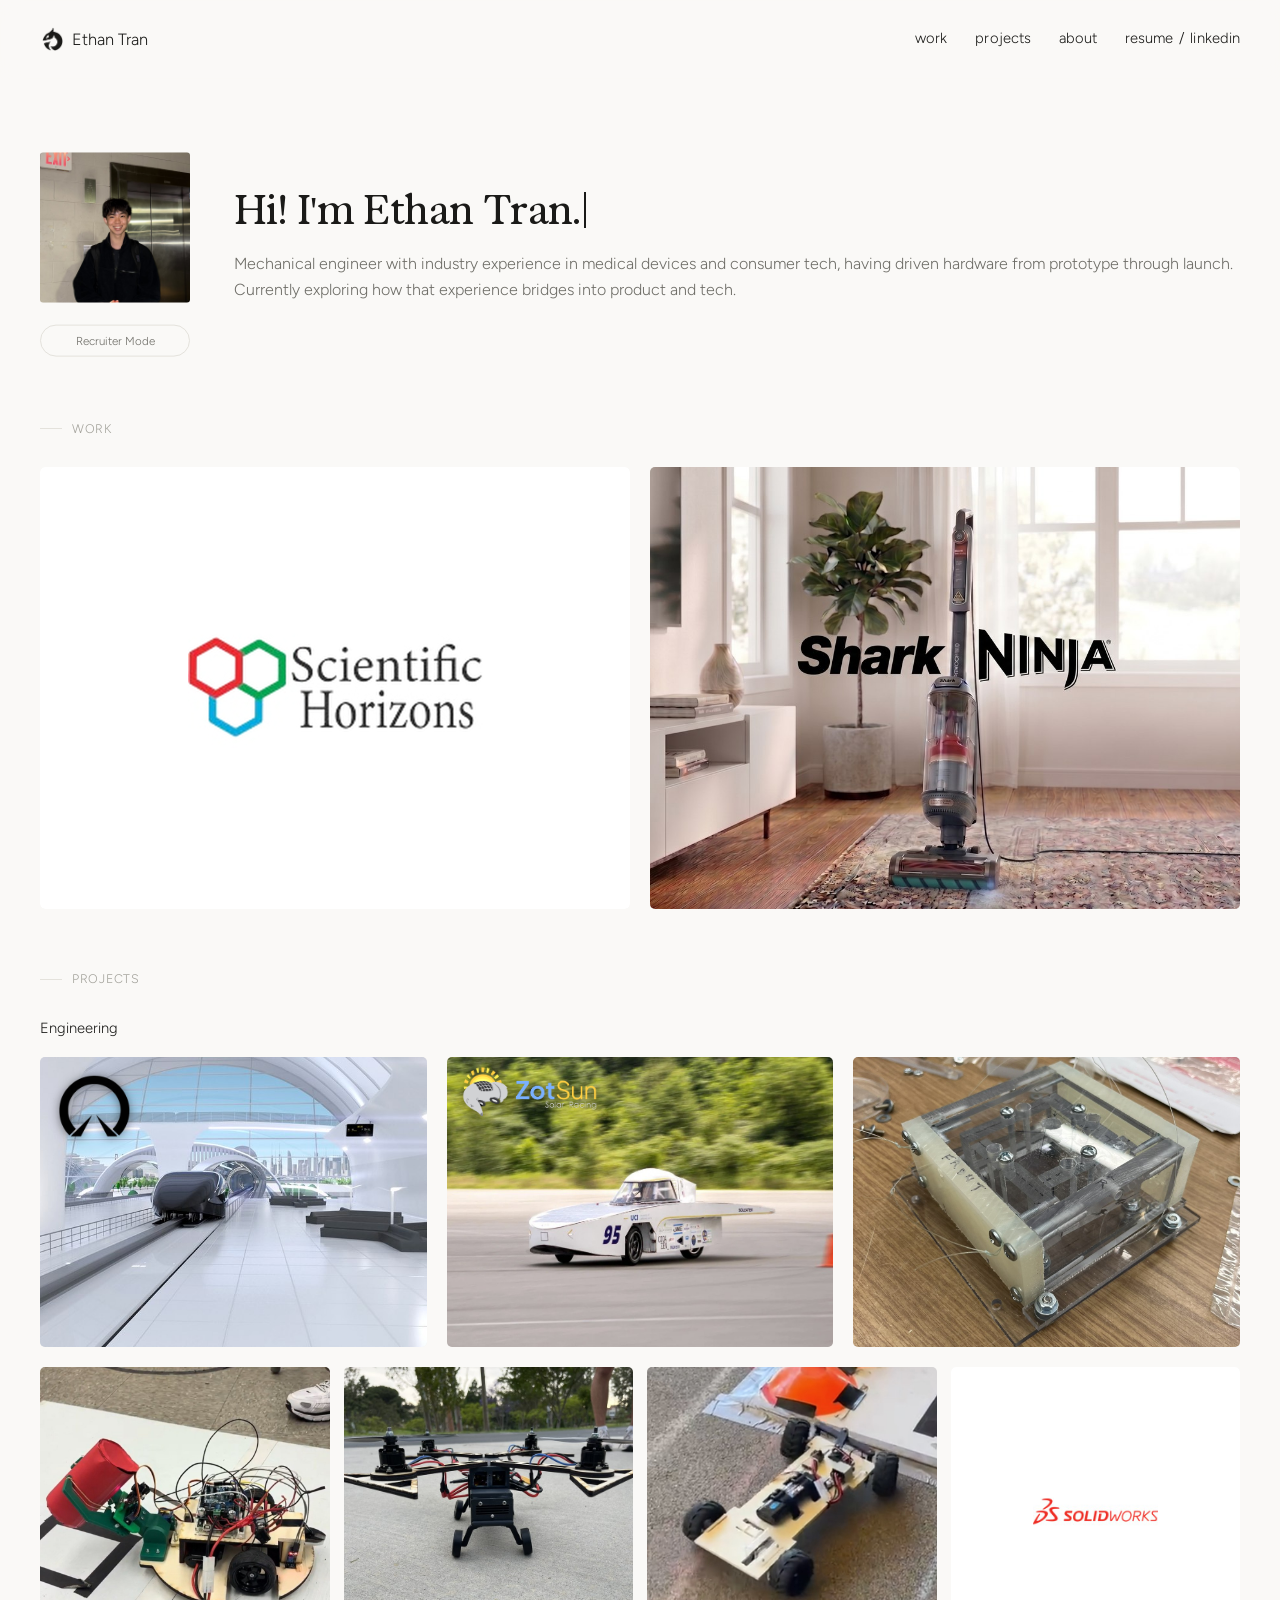
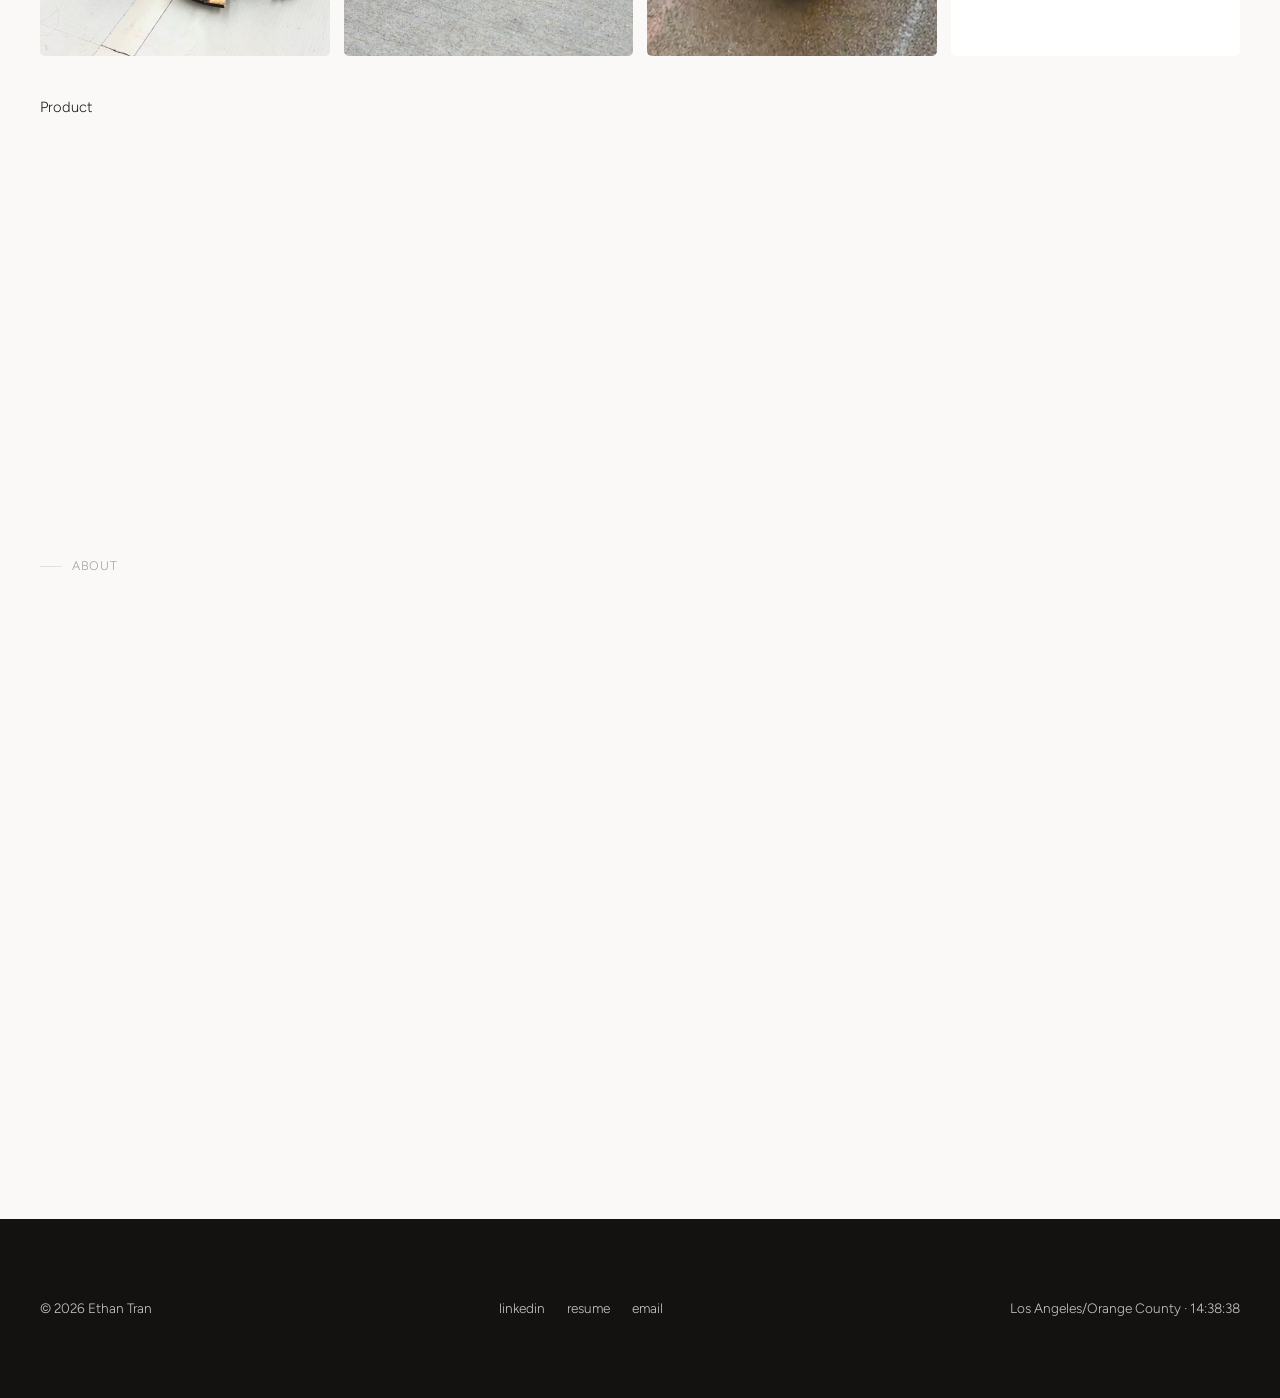
==== commit 659c07c9: "Update engineering and product resume links Co-Authored-By: Claude Opus 5.5 <noreply@anthropic.com>" ====
--- a/index.html
+++ b/index.html
@@ -27,8 +27,8 @@
         <button type="button" class="nav-dropdown-trigger">resume</button>
         <span class="nav-dropdown-menu">
           <span class="nav-dropdown-menu-inner">
-            <a href="https://docs.google.com/document/d/1rJEJRMKceWwP73SUO2LYY76DwfyI2juCGerYz3LcPVM/edit?usp=sharing" target="_blank" rel="noopener">engineering<span class="ext-arrow" aria-hidden="true">↗</span></a>
-            <a href="https://docs.google.com/document/d/1BtlsLGTcUjhMwRgH1eqHENIqk-EYnM8XyZsXeI-KRIs/edit?usp=sharing" target="_blank" rel="noopener">product<span class="ext-arrow" aria-hidden="true">↗</span></a>
+            <a href="https://docs.google.com/document/d/1LJPn7eDtAfSASAzcQccfubz7DAlrbPLajP_lorCI3K4/edit?usp=sharing" target="_blank" rel="noopener">engineering<span class="ext-arrow" aria-hidden="true">↗</span></a>
+            <a href="https://docs.google.com/document/d/1DYT8YX8rW6-q6ttVLRLtgjxWq_AeZ0S-1CncRR_IQs0/edit?usp=sharing" target="_blank" rel="noopener">product<span class="ext-arrow" aria-hidden="true">↗</span></a>
           </span>
         </span>
       </span> / <a href="https://www.linkedin.com/in/ethandtran/" target="_blank" rel="noopener">linkedin<span class="ext-arrow" aria-hidden="true">↗</span></a>
@@ -228,8 +228,8 @@
           <button type="button" class="footer-dropdown-trigger">resume</button>
           <span class="footer-dropdown-menu">
             <span class="footer-dropdown-menu-inner">
-              <a href="https://docs.google.com/document/d/1rJEJRMKceWwP73SUO2LYY76DwfyI2juCGerYz3LcPVM/edit?usp=sharing" target="_blank" rel="noopener">engineering</a>
-              <a href="https://docs.google.com/document/d/1BtlsLGTcUjhMwRgH1eqHENIqk-EYnM8XyZsXeI-KRIs/edit?usp=sharing" target="_blank" rel="noopener">product</a>
+              <a href="https://docs.google.com/document/d/1LJPn7eDtAfSASAzcQccfubz7DAlrbPLajP_lorCI3K4/edit?usp=sharing" target="_blank" rel="noopener">engineering</a>
+              <a href="https://docs.google.com/document/d/1DYT8YX8rW6-q6ttVLRLtgjxWq_AeZ0S-1CncRR_IQs0/edit?usp=sharing" target="_blank" rel="noopener">product</a>
             </span>
           </span>
         </span>
@@ -446,8 +446,8 @@
           <button type="button" class="footer-dropdown-trigger">resume</button>
           <span class="footer-dropdown-menu">
             <span class="footer-dropdown-menu-inner">
-              <a href="https://docs.google.com/document/d/1rJEJRMKceWwP73SUO2LYY76DwfyI2juCGerYz3LcPVM/edit?usp=sharing" target="_blank" rel="noopener">engineering</a>
-              <a href="https://docs.google.com/document/d/1BtlsLGTcUjhMwRgH1eqHENIqk-EYnM8XyZsXeI-KRIs/edit?usp=sharing" target="_blank" rel="noopener">product</a>
+              <a href="https://docs.google.com/document/d/1LJPn7eDtAfSASAzcQccfubz7DAlrbPLajP_lorCI3K4/edit?usp=sharing" target="_blank" rel="noopener">engineering</a>
+              <a href="https://docs.google.com/document/d/1DYT8YX8rW6-q6ttVLRLtgjxWq_AeZ0S-1CncRR_IQs0/edit?usp=sharing" target="_blank" rel="noopener">product</a>
             </span>
           </span>
         </span>
@@ -725,8 +725,8 @@
           <button type="button" class="footer-dropdown-trigger">resume</button>
           <span class="footer-dropdown-menu">
             <span class="footer-dropdown-menu-inner">
-              <a href="https://docs.google.com/document/d/1rJEJRMKceWwP73SUO2LYY76DwfyI2juCGerYz3LcPVM/edit?usp=sharing" target="_blank" rel="noopener">engineering</a>
-              <a href="https://docs.google.com/document/d/1BtlsLGTcUjhMwRgH1eqHENIqk-EYnM8XyZsXeI-KRIs/edit?usp=sharing" target="_blank" rel="noopener">product</a>
+              <a href="https://docs.google.com/document/d/1LJPn7eDtAfSASAzcQccfubz7DAlrbPLajP_lorCI3K4/edit?usp=sharing" target="_blank" rel="noopener">engineering</a>
+              <a href="https://docs.google.com/document/d/1DYT8YX8rW6-q6ttVLRLtgjxWq_AeZ0S-1CncRR_IQs0/edit?usp=sharing" target="_blank" rel="noopener">product</a>
             </span>
           </span>
         </span>
@@ -898,8 +898,8 @@
           <button type="button" class="footer-dropdown-trigger">resume</button>
           <span class="footer-dropdown-menu">
             <span class="footer-dropdown-menu-inner">
-              <a href="https://docs.google.com/document/d/1rJEJRMKceWwP73SUO2LYY76DwfyI2juCGerYz3LcPVM/edit?usp=sharing" target="_blank" rel="noopener">engineering</a>
-              <a href="https://docs.google.com/document/d/1BtlsLGTcUjhMwRgH1eqHENIqk-EYnM8XyZsXeI-KRIs/edit?usp=sharing" target="_blank" rel="noopener">product</a>
+              <a href="https://docs.google.com/document/d/1LJPn7eDtAfSASAzcQccfubz7DAlrbPLajP_lorCI3K4/edit?usp=sharing" target="_blank" rel="noopener">engineering</a>
+              <a href="https://docs.google.com/document/d/1DYT8YX8rW6-q6ttVLRLtgjxWq_AeZ0S-1CncRR_IQs0/edit?usp=sharing" target="_blank" rel="noopener">product</a>
             </span>
           </span>
         </span>
@@ -1034,8 +1034,8 @@
           <button type="button" class="footer-dropdown-trigger">resume</button>
           <span class="footer-dropdown-menu">
             <span class="footer-dropdown-menu-inner">
-              <a href="https://docs.google.com/document/d/1rJEJRMKceWwP73SUO2LYY76DwfyI2juCGerYz3LcPVM/edit?usp=sharing" target="_blank" rel="noopener">engineering</a>
-              <a href="https://docs.google.com/document/d/1BtlsLGTcUjhMwRgH1eqHENIqk-EYnM8XyZsXeI-KRIs/edit?usp=sharing" target="_blank" rel="noopener">product</a>
+              <a href="https://docs.google.com/document/d/1LJPn7eDtAfSASAzcQccfubz7DAlrbPLajP_lorCI3K4/edit?usp=sharing" target="_blank" rel="noopener">engineering</a>
+              <a href="https://docs.google.com/document/d/1DYT8YX8rW6-q6ttVLRLtgjxWq_AeZ0S-1CncRR_IQs0/edit?usp=sharing" target="_blank" rel="noopener">product</a>
             </span>
           </span>
         </span>
@@ -1166,8 +1166,8 @@
           <button type="button" class="footer-dropdown-trigger">resume</button>
           <span class="footer-dropdown-menu">
             <span class="footer-dropdown-menu-inner">
-              <a href="https://docs.google.com/document/d/1rJEJRMKceWwP73SUO2LYY76DwfyI2juCGerYz3LcPVM/edit?usp=sharing" target="_blank" rel="noopener">engineering</a>
-              <a href="https://docs.google.com/document/d/1BtlsLGTcUjhMwRgH1eqHENIqk-EYnM8XyZsXeI-KRIs/edit?usp=sharing" target="_blank" rel="noopener">product</a>
+              <a href="https://docs.google.com/document/d/1LJPn7eDtAfSASAzcQccfubz7DAlrbPLajP_lorCI3K4/edit?usp=sharing" target="_blank" rel="noopener">engineering</a>
+              <a href="https://docs.google.com/document/d/1DYT8YX8rW6-q6ttVLRLtgjxWq_AeZ0S-1CncRR_IQs0/edit?usp=sharing" target="_blank" rel="noopener">product</a>
             </span>
           </span>
         </span>
@@ -1287,8 +1287,8 @@
           <button type="button" class="footer-dropdown-trigger">resume</button>
           <span class="footer-dropdown-menu">
             <span class="footer-dropdown-menu-inner">
-              <a href="https://docs.google.com/document/d/1rJEJRMKceWwP73SUO2LYY76DwfyI2juCGerYz3LcPVM/edit?usp=sharing" target="_blank" rel="noopener">engineering</a>
-              <a href="https://docs.google.com/document/d/1BtlsLGTcUjhMwRgH1eqHENIqk-EYnM8XyZsXeI-KRIs/edit?usp=sharing" target="_blank" rel="noopener">product</a>
+              <a href="https://docs.google.com/document/d/1LJPn7eDtAfSASAzcQccfubz7DAlrbPLajP_lorCI3K4/edit?usp=sharing" target="_blank" rel="noopener">engineering</a>
+              <a href="https://docs.google.com/document/d/1DYT8YX8rW6-q6ttVLRLtgjxWq_AeZ0S-1CncRR_IQs0/edit?usp=sharing" target="_blank" rel="noopener">product</a>
             </span>
           </span>
         </span>
@@ -1351,8 +1351,8 @@
           <button type="button" class="footer-dropdown-trigger">resume</button>
           <span class="footer-dropdown-menu">
             <span class="footer-dropdown-menu-inner">
-              <a href="https://docs.google.com/document/d/1rJEJRMKceWwP73SUO2LYY76DwfyI2juCGerYz3LcPVM/edit?usp=sharing" target="_blank" rel="noopener">engineering</a>
-              <a href="https://docs.google.com/document/d/1BtlsLGTcUjhMwRgH1eqHENIqk-EYnM8XyZsXeI-KRIs/edit?usp=sharing" target="_blank" rel="noopener">product</a>
+              <a href="https://docs.google.com/document/d/1LJPn7eDtAfSASAzcQccfubz7DAlrbPLajP_lorCI3K4/edit?usp=sharing" target="_blank" rel="noopener">engineering</a>
+              <a href="https://docs.google.com/document/d/1DYT8YX8rW6-q6ttVLRLtgjxWq_AeZ0S-1CncRR_IQs0/edit?usp=sharing" target="_blank" rel="noopener">product</a>
             </span>
           </span>
         </span>
@@ -1434,8 +1434,8 @@
           <button type="button" class="footer-dropdown-trigger">resume</button>
           <span class="footer-dropdown-menu">
             <span class="footer-dropdown-menu-inner">
-              <a href="https://docs.google.com/document/d/1rJEJRMKceWwP73SUO2LYY76DwfyI2juCGerYz3LcPVM/edit?usp=sharing" target="_blank" rel="noopener">engineering</a>
-              <a href="https://docs.google.com/document/d/1BtlsLGTcUjhMwRgH1eqHENIqk-EYnM8XyZsXeI-KRIs/edit?usp=sharing" target="_blank" rel="noopener">product</a>
+              <a href="https://docs.google.com/document/d/1LJPn7eDtAfSASAzcQccfubz7DAlrbPLajP_lorCI3K4/edit?usp=sharing" target="_blank" rel="noopener">engineering</a>
+              <a href="https://docs.google.com/document/d/1DYT8YX8rW6-q6ttVLRLtgjxWq_AeZ0S-1CncRR_IQs0/edit?usp=sharing" target="_blank" rel="noopener">product</a>
             </span>
           </span>
         </span>
@@ -1499,8 +1499,8 @@
           <button type="button" class="footer-dropdown-trigger">resume</button>
           <span class="footer-dropdown-menu">
             <span class="footer-dropdown-menu-inner">
-              <a href="https://docs.google.com/document/d/1rJEJRMKceWwP73SUO2LYY76DwfyI2juCGerYz3LcPVM/edit?usp=sharing" target="_blank" rel="noopener">engineering</a>
-              <a href="https://docs.google.com/document/d/1BtlsLGTcUjhMwRgH1eqHENIqk-EYnM8XyZsXeI-KRIs/edit?usp=sharing" target="_blank" rel="noopener">product</a>
+              <a href="https://docs.google.com/document/d/1LJPn7eDtAfSASAzcQccfubz7DAlrbPLajP_lorCI3K4/edit?usp=sharing" target="_blank" rel="noopener">engineering</a>
+              <a href="https://docs.google.com/document/d/1DYT8YX8rW6-q6ttVLRLtgjxWq_AeZ0S-1CncRR_IQs0/edit?usp=sharing" target="_blank" rel="noopener">product</a>
             </span>
           </span>
         </span>
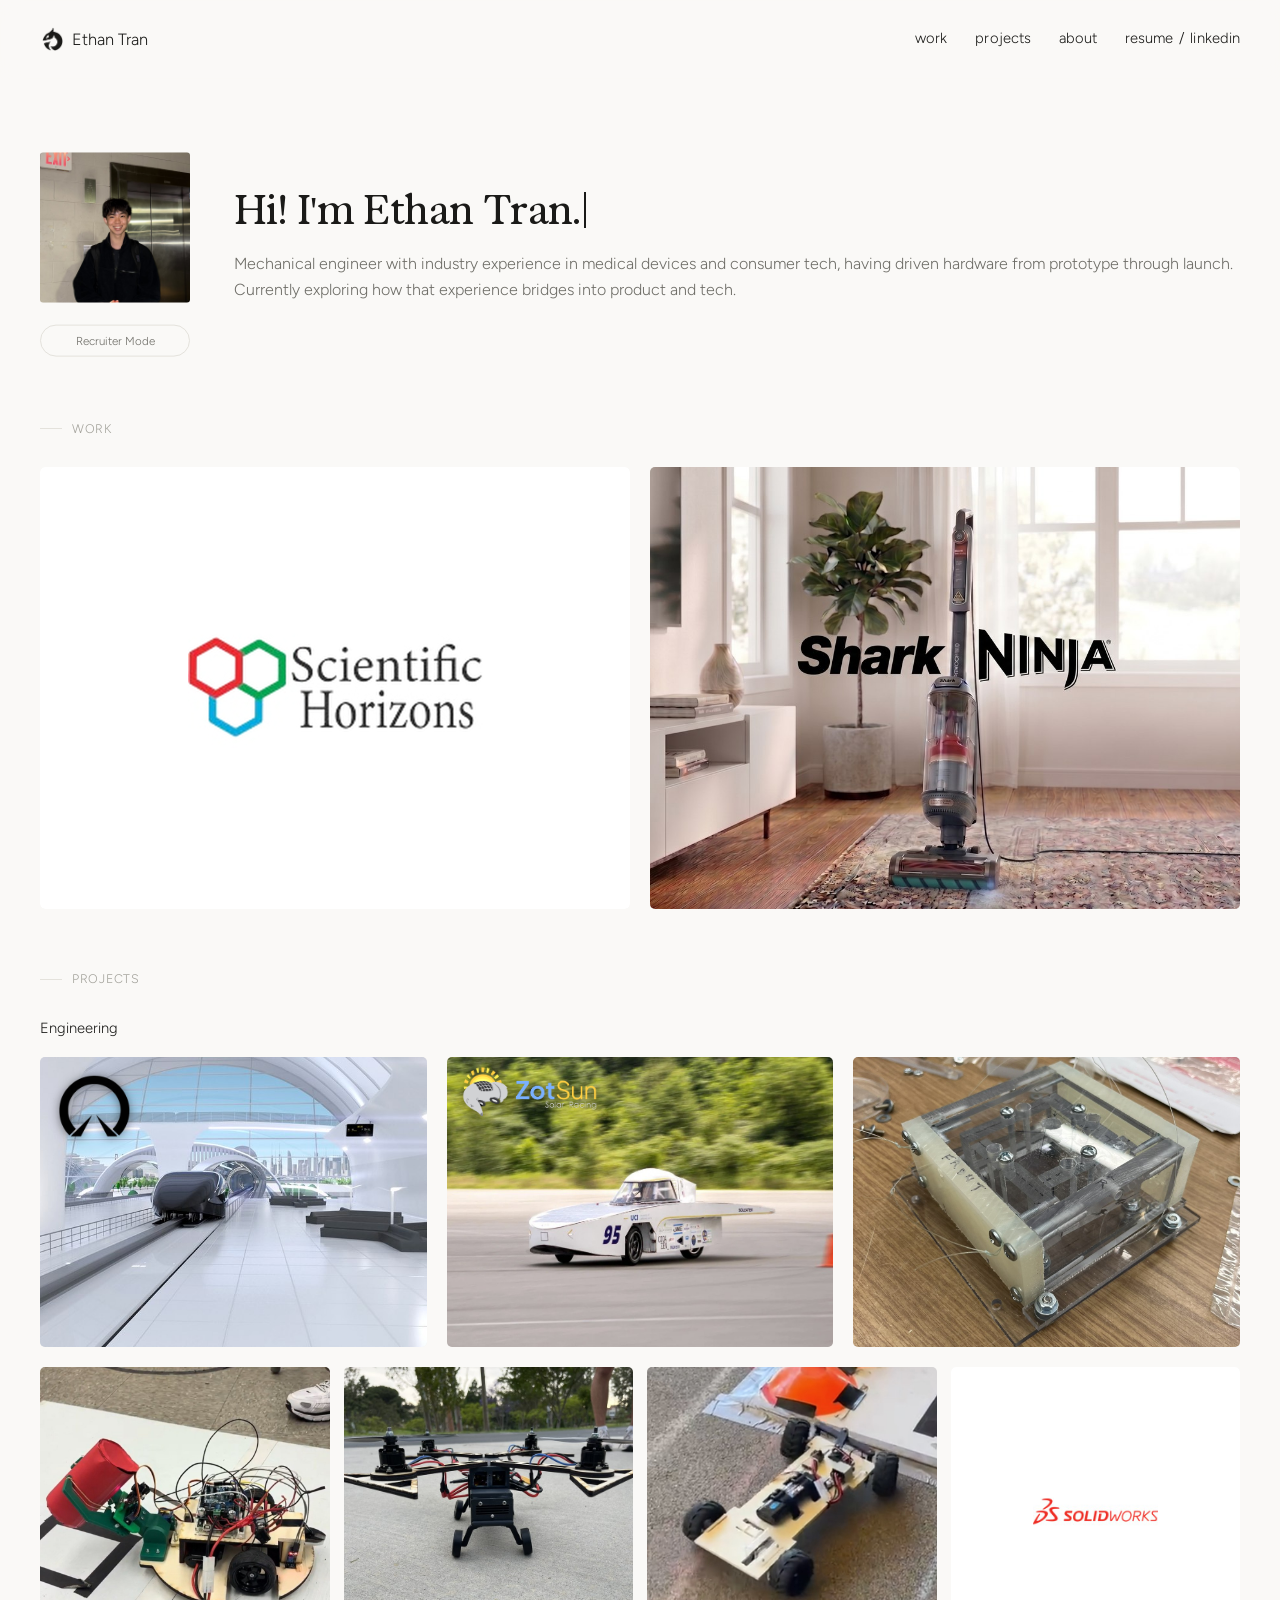
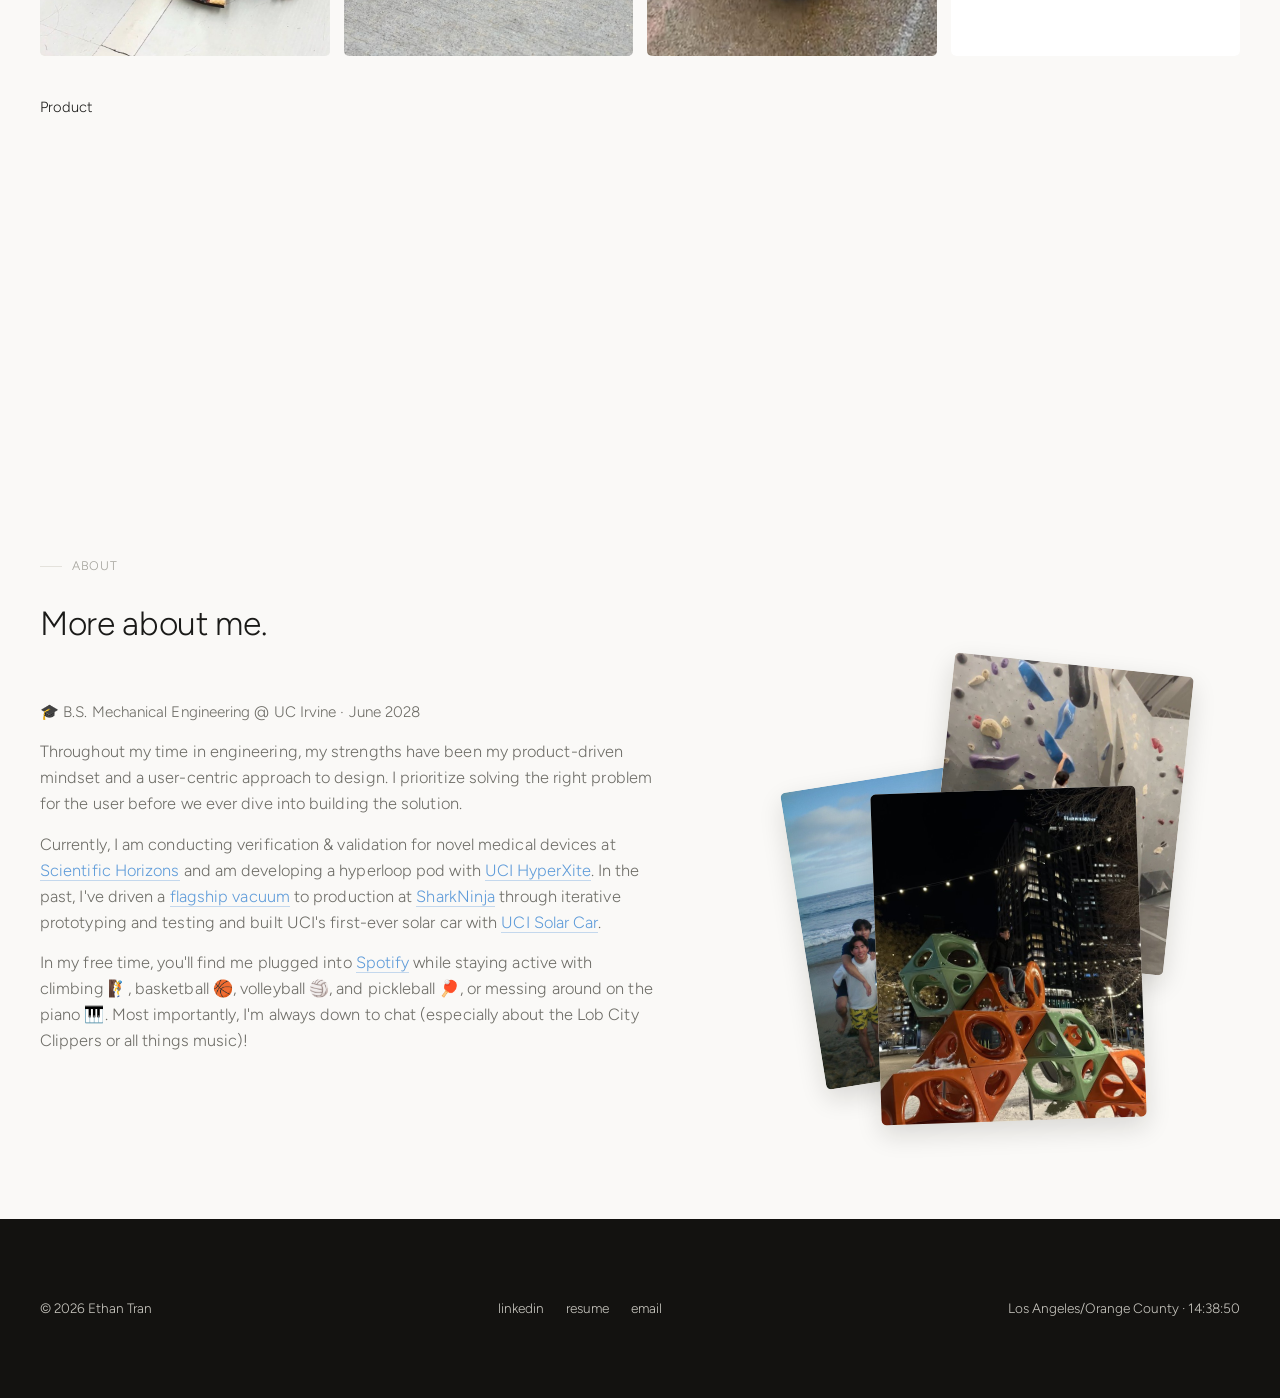
==== commit df7658ac: "Update product resume links" ====
--- a/index.html
+++ b/index.html
@@ -28,7 +28,7 @@
         <span class="nav-dropdown-menu">
           <span class="nav-dropdown-menu-inner">
             <a href="https://docs.google.com/document/d/1LJPn7eDtAfSASAzcQccfubz7DAlrbPLajP_lorCI3K4/edit?usp=sharing" target="_blank" rel="noopener">engineering<span class="ext-arrow" aria-hidden="true">↗</span></a>
-            <a href="https://docs.google.com/document/d/1DYT8YX8rW6-q6ttVLRLtgjxWq_AeZ0S-1CncRR_IQs0/edit?usp=sharing" target="_blank" rel="noopener">product<span class="ext-arrow" aria-hidden="true">↗</span></a>
+            <a href="https://docs.google.com/document/d/1uEIafMsD_AlD3kv9mP2bSi7nLhQRdXXEdCts1QhKY5o/edit?usp=sharing" target="_blank" rel="noopener">product<span class="ext-arrow" aria-hidden="true">↗</span></a>
           </span>
         </span>
       </span> / <a href="https://www.linkedin.com/in/ethandtran/" target="_blank" rel="noopener">linkedin<span class="ext-arrow" aria-hidden="true">↗</span></a>
@@ -229,7 +229,7 @@
           <span class="footer-dropdown-menu">
             <span class="footer-dropdown-menu-inner">
               <a href="https://docs.google.com/document/d/1LJPn7eDtAfSASAzcQccfubz7DAlrbPLajP_lorCI3K4/edit?usp=sharing" target="_blank" rel="noopener">engineering</a>
-              <a href="https://docs.google.com/document/d/1DYT8YX8rW6-q6ttVLRLtgjxWq_AeZ0S-1CncRR_IQs0/edit?usp=sharing" target="_blank" rel="noopener">product</a>
+              <a href="https://docs.google.com/document/d/1uEIafMsD_AlD3kv9mP2bSi7nLhQRdXXEdCts1QhKY5o/edit?usp=sharing" target="_blank" rel="noopener">product</a>
             </span>
           </span>
         </span>
@@ -447,7 +447,7 @@
           <span class="footer-dropdown-menu">
             <span class="footer-dropdown-menu-inner">
               <a href="https://docs.google.com/document/d/1LJPn7eDtAfSASAzcQccfubz7DAlrbPLajP_lorCI3K4/edit?usp=sharing" target="_blank" rel="noopener">engineering</a>
-              <a href="https://docs.google.com/document/d/1DYT8YX8rW6-q6ttVLRLtgjxWq_AeZ0S-1CncRR_IQs0/edit?usp=sharing" target="_blank" rel="noopener">product</a>
+              <a href="https://docs.google.com/document/d/1uEIafMsD_AlD3kv9mP2bSi7nLhQRdXXEdCts1QhKY5o/edit?usp=sharing" target="_blank" rel="noopener">product</a>
             </span>
           </span>
         </span>
@@ -726,7 +726,7 @@
           <span class="footer-dropdown-menu">
             <span class="footer-dropdown-menu-inner">
               <a href="https://docs.google.com/document/d/1LJPn7eDtAfSASAzcQccfubz7DAlrbPLajP_lorCI3K4/edit?usp=sharing" target="_blank" rel="noopener">engineering</a>
-              <a href="https://docs.google.com/document/d/1DYT8YX8rW6-q6ttVLRLtgjxWq_AeZ0S-1CncRR_IQs0/edit?usp=sharing" target="_blank" rel="noopener">product</a>
+              <a href="https://docs.google.com/document/d/1uEIafMsD_AlD3kv9mP2bSi7nLhQRdXXEdCts1QhKY5o/edit?usp=sharing" target="_blank" rel="noopener">product</a>
             </span>
           </span>
         </span>
@@ -899,7 +899,7 @@
           <span class="footer-dropdown-menu">
             <span class="footer-dropdown-menu-inner">
               <a href="https://docs.google.com/document/d/1LJPn7eDtAfSASAzcQccfubz7DAlrbPLajP_lorCI3K4/edit?usp=sharing" target="_blank" rel="noopener">engineering</a>
-              <a href="https://docs.google.com/document/d/1DYT8YX8rW6-q6ttVLRLtgjxWq_AeZ0S-1CncRR_IQs0/edit?usp=sharing" target="_blank" rel="noopener">product</a>
+              <a href="https://docs.google.com/document/d/1uEIafMsD_AlD3kv9mP2bSi7nLhQRdXXEdCts1QhKY5o/edit?usp=sharing" target="_blank" rel="noopener">product</a>
             </span>
           </span>
         </span>
@@ -1035,7 +1035,7 @@
           <span class="footer-dropdown-menu">
             <span class="footer-dropdown-menu-inner">
               <a href="https://docs.google.com/document/d/1LJPn7eDtAfSASAzcQccfubz7DAlrbPLajP_lorCI3K4/edit?usp=sharing" target="_blank" rel="noopener">engineering</a>
-              <a href="https://docs.google.com/document/d/1DYT8YX8rW6-q6ttVLRLtgjxWq_AeZ0S-1CncRR_IQs0/edit?usp=sharing" target="_blank" rel="noopener">product</a>
+              <a href="https://docs.google.com/document/d/1uEIafMsD_AlD3kv9mP2bSi7nLhQRdXXEdCts1QhKY5o/edit?usp=sharing" target="_blank" rel="noopener">product</a>
             </span>
           </span>
         </span>
@@ -1167,7 +1167,7 @@
           <span class="footer-dropdown-menu">
             <span class="footer-dropdown-menu-inner">
               <a href="https://docs.google.com/document/d/1LJPn7eDtAfSASAzcQccfubz7DAlrbPLajP_lorCI3K4/edit?usp=sharing" target="_blank" rel="noopener">engineering</a>
-              <a href="https://docs.google.com/document/d/1DYT8YX8rW6-q6ttVLRLtgjxWq_AeZ0S-1CncRR_IQs0/edit?usp=sharing" target="_blank" rel="noopener">product</a>
+              <a href="https://docs.google.com/document/d/1uEIafMsD_AlD3kv9mP2bSi7nLhQRdXXEdCts1QhKY5o/edit?usp=sharing" target="_blank" rel="noopener">product</a>
             </span>
           </span>
         </span>
@@ -1288,7 +1288,7 @@
           <span class="footer-dropdown-menu">
             <span class="footer-dropdown-menu-inner">
               <a href="https://docs.google.com/document/d/1LJPn7eDtAfSASAzcQccfubz7DAlrbPLajP_lorCI3K4/edit?usp=sharing" target="_blank" rel="noopener">engineering</a>
-              <a href="https://docs.google.com/document/d/1DYT8YX8rW6-q6ttVLRLtgjxWq_AeZ0S-1CncRR_IQs0/edit?usp=sharing" target="_blank" rel="noopener">product</a>
+              <a href="https://docs.google.com/document/d/1uEIafMsD_AlD3kv9mP2bSi7nLhQRdXXEdCts1QhKY5o/edit?usp=sharing" target="_blank" rel="noopener">product</a>
             </span>
           </span>
         </span>
@@ -1352,7 +1352,7 @@
           <span class="footer-dropdown-menu">
             <span class="footer-dropdown-menu-inner">
               <a href="https://docs.google.com/document/d/1LJPn7eDtAfSASAzcQccfubz7DAlrbPLajP_lorCI3K4/edit?usp=sharing" target="_blank" rel="noopener">engineering</a>
-              <a href="https://docs.google.com/document/d/1DYT8YX8rW6-q6ttVLRLtgjxWq_AeZ0S-1CncRR_IQs0/edit?usp=sharing" target="_blank" rel="noopener">product</a>
+              <a href="https://docs.google.com/document/d/1uEIafMsD_AlD3kv9mP2bSi7nLhQRdXXEdCts1QhKY5o/edit?usp=sharing" target="_blank" rel="noopener">product</a>
             </span>
           </span>
         </span>
@@ -1435,7 +1435,7 @@
           <span class="footer-dropdown-menu">
             <span class="footer-dropdown-menu-inner">
               <a href="https://docs.google.com/document/d/1LJPn7eDtAfSASAzcQccfubz7DAlrbPLajP_lorCI3K4/edit?usp=sharing" target="_blank" rel="noopener">engineering</a>
-              <a href="https://docs.google.com/document/d/1DYT8YX8rW6-q6ttVLRLtgjxWq_AeZ0S-1CncRR_IQs0/edit?usp=sharing" target="_blank" rel="noopener">product</a>
+              <a href="https://docs.google.com/document/d/1uEIafMsD_AlD3kv9mP2bSi7nLhQRdXXEdCts1QhKY5o/edit?usp=sharing" target="_blank" rel="noopener">product</a>
             </span>
           </span>
         </span>
@@ -1500,7 +1500,7 @@
           <span class="footer-dropdown-menu">
             <span class="footer-dropdown-menu-inner">
               <a href="https://docs.google.com/document/d/1LJPn7eDtAfSASAzcQccfubz7DAlrbPLajP_lorCI3K4/edit?usp=sharing" target="_blank" rel="noopener">engineering</a>
-              <a href="https://docs.google.com/document/d/1DYT8YX8rW6-q6ttVLRLtgjxWq_AeZ0S-1CncRR_IQs0/edit?usp=sharing" target="_blank" rel="noopener">product</a>
+              <a href="https://docs.google.com/document/d/1uEIafMsD_AlD3kv9mP2bSi7nLhQRdXXEdCts1QhKY5o/edit?usp=sharing" target="_blank" rel="noopener">product</a>
             </span>
           </span>
         </span>
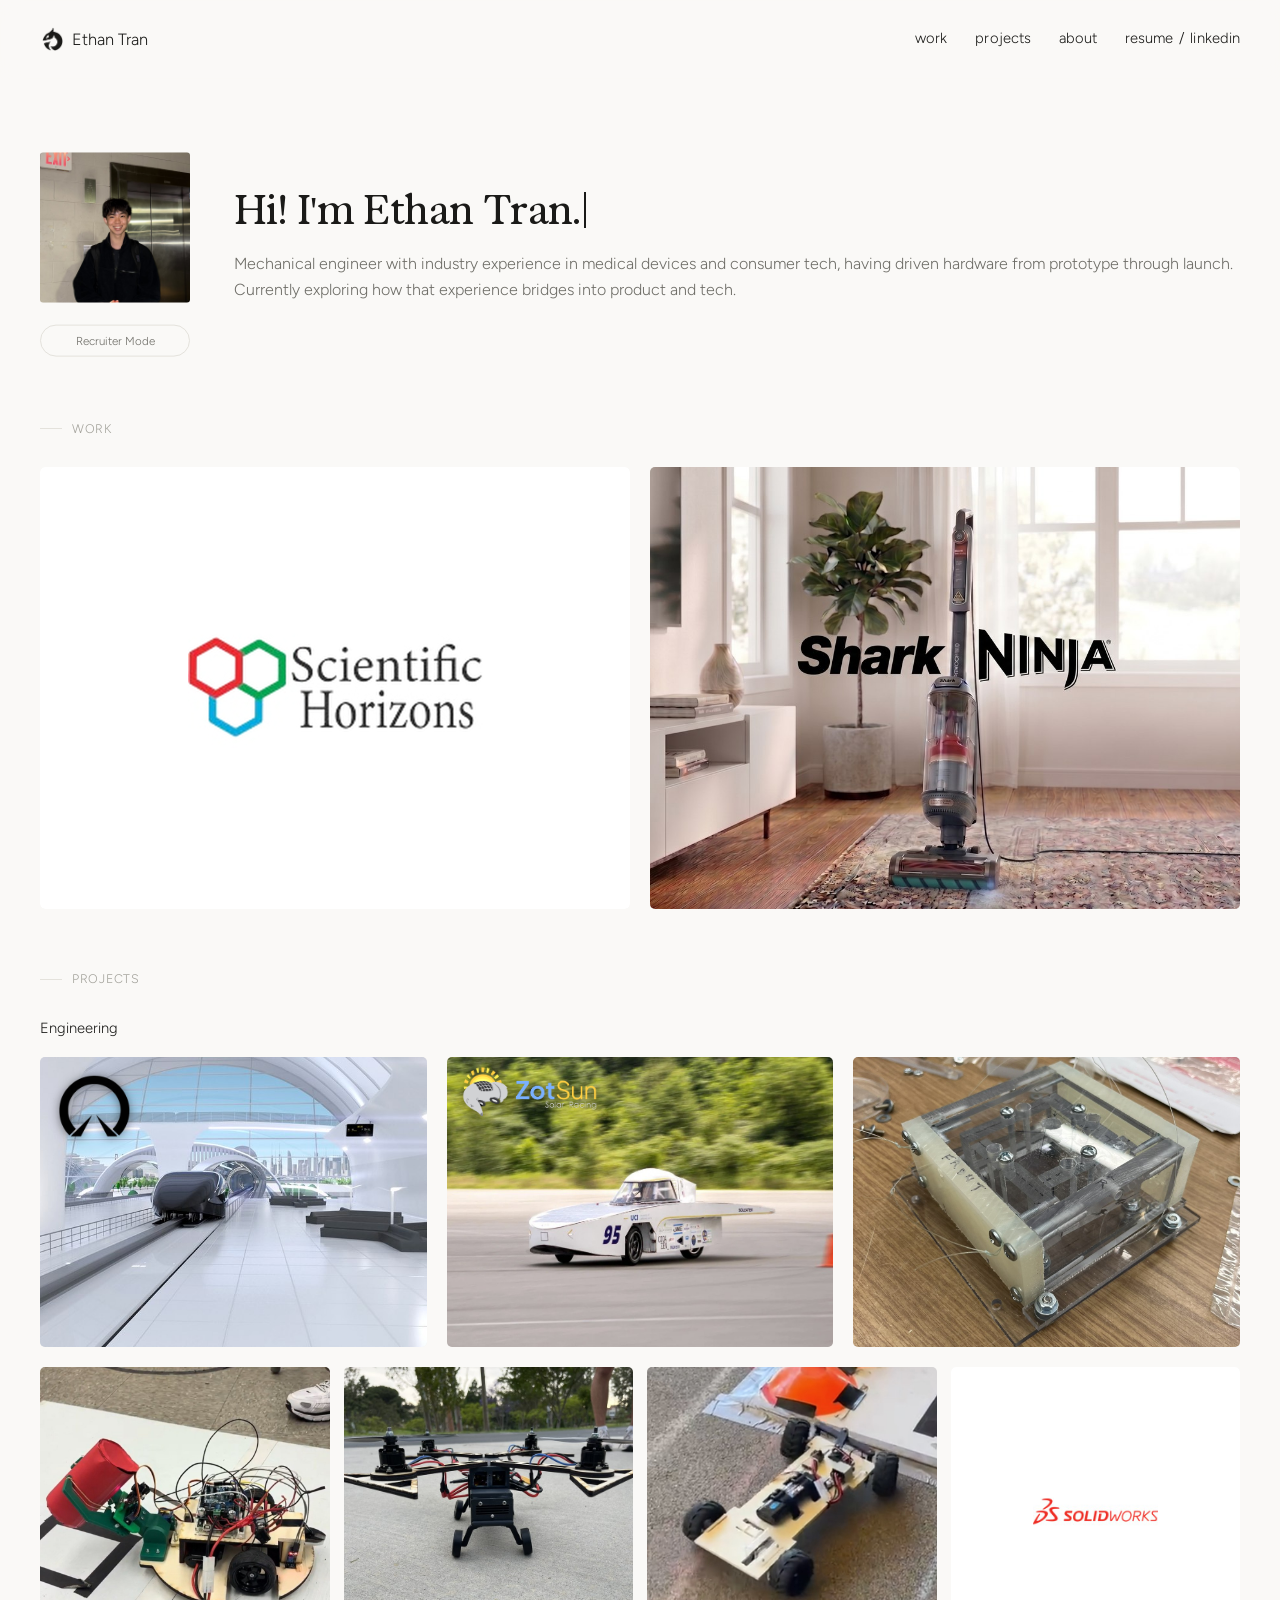
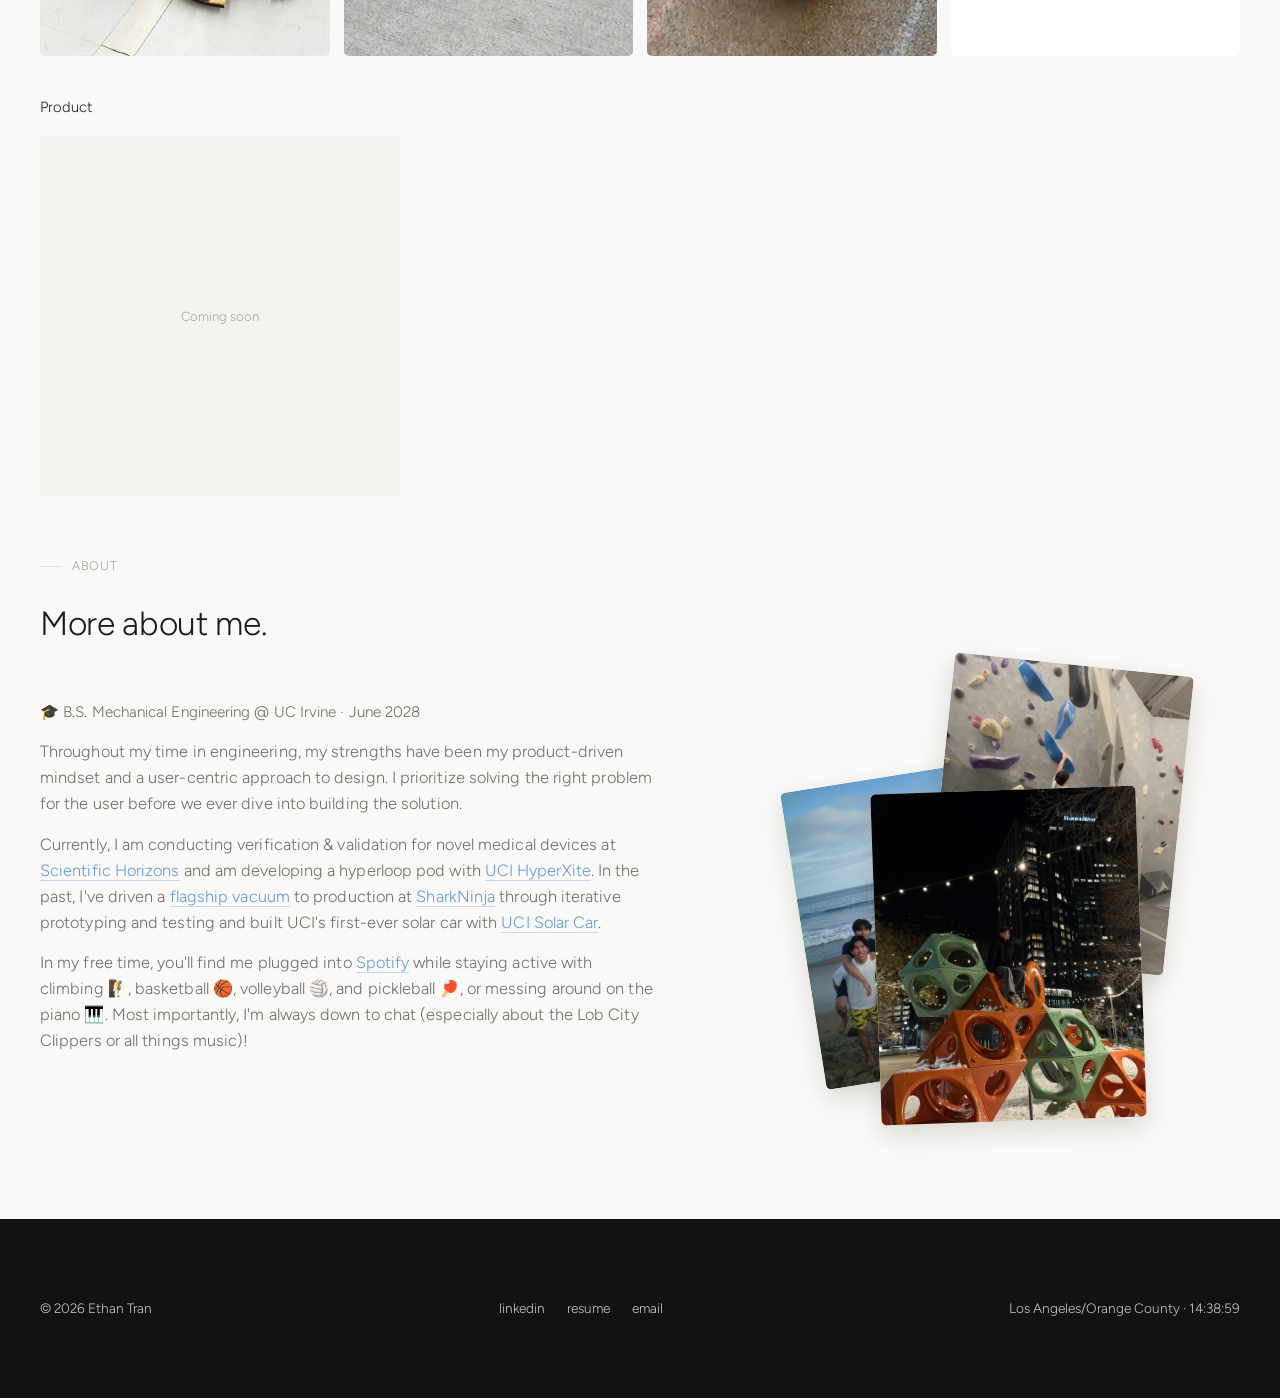
==== commit 955a0168: "Update product resume links" ====
--- a/index.html
+++ b/index.html
@@ -28,7 +28,7 @@
         <span class="nav-dropdown-menu">
           <span class="nav-dropdown-menu-inner">
             <a href="https://docs.google.com/document/d/1LJPn7eDtAfSASAzcQccfubz7DAlrbPLajP_lorCI3K4/edit?usp=sharing" target="_blank" rel="noopener">engineering<span class="ext-arrow" aria-hidden="true">↗</span></a>
-            <a href="https://docs.google.com/document/d/1uEIafMsD_AlD3kv9mP2bSi7nLhQRdXXEdCts1QhKY5o/edit?usp=sharing" target="_blank" rel="noopener">product<span class="ext-arrow" aria-hidden="true">↗</span></a>
+            <a href="https://docs.google.com/document/d/1FIWJYNV4GyLf50VrKur8pAxX2PLaGaF_H9uuuHPjCiw/edit?usp=sharing" target="_blank" rel="noopener">product<span class="ext-arrow" aria-hidden="true">↗</span></a>
           </span>
         </span>
       </span> / <a href="https://www.linkedin.com/in/ethandtran/" target="_blank" rel="noopener">linkedin<span class="ext-arrow" aria-hidden="true">↗</span></a>
@@ -229,7 +229,7 @@
           <span class="footer-dropdown-menu">
             <span class="footer-dropdown-menu-inner">
               <a href="https://docs.google.com/document/d/1LJPn7eDtAfSASAzcQccfubz7DAlrbPLajP_lorCI3K4/edit?usp=sharing" target="_blank" rel="noopener">engineering</a>
-              <a href="https://docs.google.com/document/d/1uEIafMsD_AlD3kv9mP2bSi7nLhQRdXXEdCts1QhKY5o/edit?usp=sharing" target="_blank" rel="noopener">product</a>
+              <a href="https://docs.google.com/document/d/1FIWJYNV4GyLf50VrKur8pAxX2PLaGaF_H9uuuHPjCiw/edit?usp=sharing" target="_blank" rel="noopener">product</a>
             </span>
           </span>
         </span>
@@ -447,7 +447,7 @@
           <span class="footer-dropdown-menu">
             <span class="footer-dropdown-menu-inner">
               <a href="https://docs.google.com/document/d/1LJPn7eDtAfSASAzcQccfubz7DAlrbPLajP_lorCI3K4/edit?usp=sharing" target="_blank" rel="noopener">engineering</a>
-              <a href="https://docs.google.com/document/d/1uEIafMsD_AlD3kv9mP2bSi7nLhQRdXXEdCts1QhKY5o/edit?usp=sharing" target="_blank" rel="noopener">product</a>
+              <a href="https://docs.google.com/document/d/1FIWJYNV4GyLf50VrKur8pAxX2PLaGaF_H9uuuHPjCiw/edit?usp=sharing" target="_blank" rel="noopener">product</a>
             </span>
           </span>
         </span>
@@ -726,7 +726,7 @@
           <span class="footer-dropdown-menu">
             <span class="footer-dropdown-menu-inner">
               <a href="https://docs.google.com/document/d/1LJPn7eDtAfSASAzcQccfubz7DAlrbPLajP_lorCI3K4/edit?usp=sharing" target="_blank" rel="noopener">engineering</a>
-              <a href="https://docs.google.com/document/d/1uEIafMsD_AlD3kv9mP2bSi7nLhQRdXXEdCts1QhKY5o/edit?usp=sharing" target="_blank" rel="noopener">product</a>
+              <a href="https://docs.google.com/document/d/1FIWJYNV4GyLf50VrKur8pAxX2PLaGaF_H9uuuHPjCiw/edit?usp=sharing" target="_blank" rel="noopener">product</a>
             </span>
           </span>
         </span>
@@ -899,7 +899,7 @@
           <span class="footer-dropdown-menu">
             <span class="footer-dropdown-menu-inner">
               <a href="https://docs.google.com/document/d/1LJPn7eDtAfSASAzcQccfubz7DAlrbPLajP_lorCI3K4/edit?usp=sharing" target="_blank" rel="noopener">engineering</a>
-              <a href="https://docs.google.com/document/d/1uEIafMsD_AlD3kv9mP2bSi7nLhQRdXXEdCts1QhKY5o/edit?usp=sharing" target="_blank" rel="noopener">product</a>
+              <a href="https://docs.google.com/document/d/1FIWJYNV4GyLf50VrKur8pAxX2PLaGaF_H9uuuHPjCiw/edit?usp=sharing" target="_blank" rel="noopener">product</a>
             </span>
           </span>
         </span>
@@ -1035,7 +1035,7 @@
           <span class="footer-dropdown-menu">
             <span class="footer-dropdown-menu-inner">
               <a href="https://docs.google.com/document/d/1LJPn7eDtAfSASAzcQccfubz7DAlrbPLajP_lorCI3K4/edit?usp=sharing" target="_blank" rel="noopener">engineering</a>
-              <a href="https://docs.google.com/document/d/1uEIafMsD_AlD3kv9mP2bSi7nLhQRdXXEdCts1QhKY5o/edit?usp=sharing" target="_blank" rel="noopener">product</a>
+              <a href="https://docs.google.com/document/d/1FIWJYNV4GyLf50VrKur8pAxX2PLaGaF_H9uuuHPjCiw/edit?usp=sharing" target="_blank" rel="noopener">product</a>
             </span>
           </span>
         </span>
@@ -1167,7 +1167,7 @@
           <span class="footer-dropdown-menu">
             <span class="footer-dropdown-menu-inner">
               <a href="https://docs.google.com/document/d/1LJPn7eDtAfSASAzcQccfubz7DAlrbPLajP_lorCI3K4/edit?usp=sharing" target="_blank" rel="noopener">engineering</a>
-              <a href="https://docs.google.com/document/d/1uEIafMsD_AlD3kv9mP2bSi7nLhQRdXXEdCts1QhKY5o/edit?usp=sharing" target="_blank" rel="noopener">product</a>
+              <a href="https://docs.google.com/document/d/1FIWJYNV4GyLf50VrKur8pAxX2PLaGaF_H9uuuHPjCiw/edit?usp=sharing" target="_blank" rel="noopener">product</a>
             </span>
           </span>
         </span>
@@ -1288,7 +1288,7 @@
           <span class="footer-dropdown-menu">
             <span class="footer-dropdown-menu-inner">
               <a href="https://docs.google.com/document/d/1LJPn7eDtAfSASAzcQccfubz7DAlrbPLajP_lorCI3K4/edit?usp=sharing" target="_blank" rel="noopener">engineering</a>
-              <a href="https://docs.google.com/document/d/1uEIafMsD_AlD3kv9mP2bSi7nLhQRdXXEdCts1QhKY5o/edit?usp=sharing" target="_blank" rel="noopener">product</a>
+              <a href="https://docs.google.com/document/d/1FIWJYNV4GyLf50VrKur8pAxX2PLaGaF_H9uuuHPjCiw/edit?usp=sharing" target="_blank" rel="noopener">product</a>
             </span>
           </span>
         </span>
@@ -1352,7 +1352,7 @@
           <span class="footer-dropdown-menu">
             <span class="footer-dropdown-menu-inner">
               <a href="https://docs.google.com/document/d/1LJPn7eDtAfSASAzcQccfubz7DAlrbPLajP_lorCI3K4/edit?usp=sharing" target="_blank" rel="noopener">engineering</a>
-              <a href="https://docs.google.com/document/d/1uEIafMsD_AlD3kv9mP2bSi7nLhQRdXXEdCts1QhKY5o/edit?usp=sharing" target="_blank" rel="noopener">product</a>
+              <a href="https://docs.google.com/document/d/1FIWJYNV4GyLf50VrKur8pAxX2PLaGaF_H9uuuHPjCiw/edit?usp=sharing" target="_blank" rel="noopener">product</a>
             </span>
           </span>
         </span>
@@ -1435,7 +1435,7 @@
           <span class="footer-dropdown-menu">
             <span class="footer-dropdown-menu-inner">
               <a href="https://docs.google.com/document/d/1LJPn7eDtAfSASAzcQccfubz7DAlrbPLajP_lorCI3K4/edit?usp=sharing" target="_blank" rel="noopener">engineering</a>
-              <a href="https://docs.google.com/document/d/1uEIafMsD_AlD3kv9mP2bSi7nLhQRdXXEdCts1QhKY5o/edit?usp=sharing" target="_blank" rel="noopener">product</a>
+              <a href="https://docs.google.com/document/d/1FIWJYNV4GyLf50VrKur8pAxX2PLaGaF_H9uuuHPjCiw/edit?usp=sharing" target="_blank" rel="noopener">product</a>
             </span>
           </span>
         </span>
@@ -1500,7 +1500,7 @@
           <span class="footer-dropdown-menu">
             <span class="footer-dropdown-menu-inner">
               <a href="https://docs.google.com/document/d/1LJPn7eDtAfSASAzcQccfubz7DAlrbPLajP_lorCI3K4/edit?usp=sharing" target="_blank" rel="noopener">engineering</a>
-              <a href="https://docs.google.com/document/d/1uEIafMsD_AlD3kv9mP2bSi7nLhQRdXXEdCts1QhKY5o/edit?usp=sharing" target="_blank" rel="noopener">product</a>
+              <a href="https://docs.google.com/document/d/1FIWJYNV4GyLf50VrKur8pAxX2PLaGaF_H9uuuHPjCiw/edit?usp=sharing" target="_blank" rel="noopener">product</a>
             </span>
           </span>
         </span>
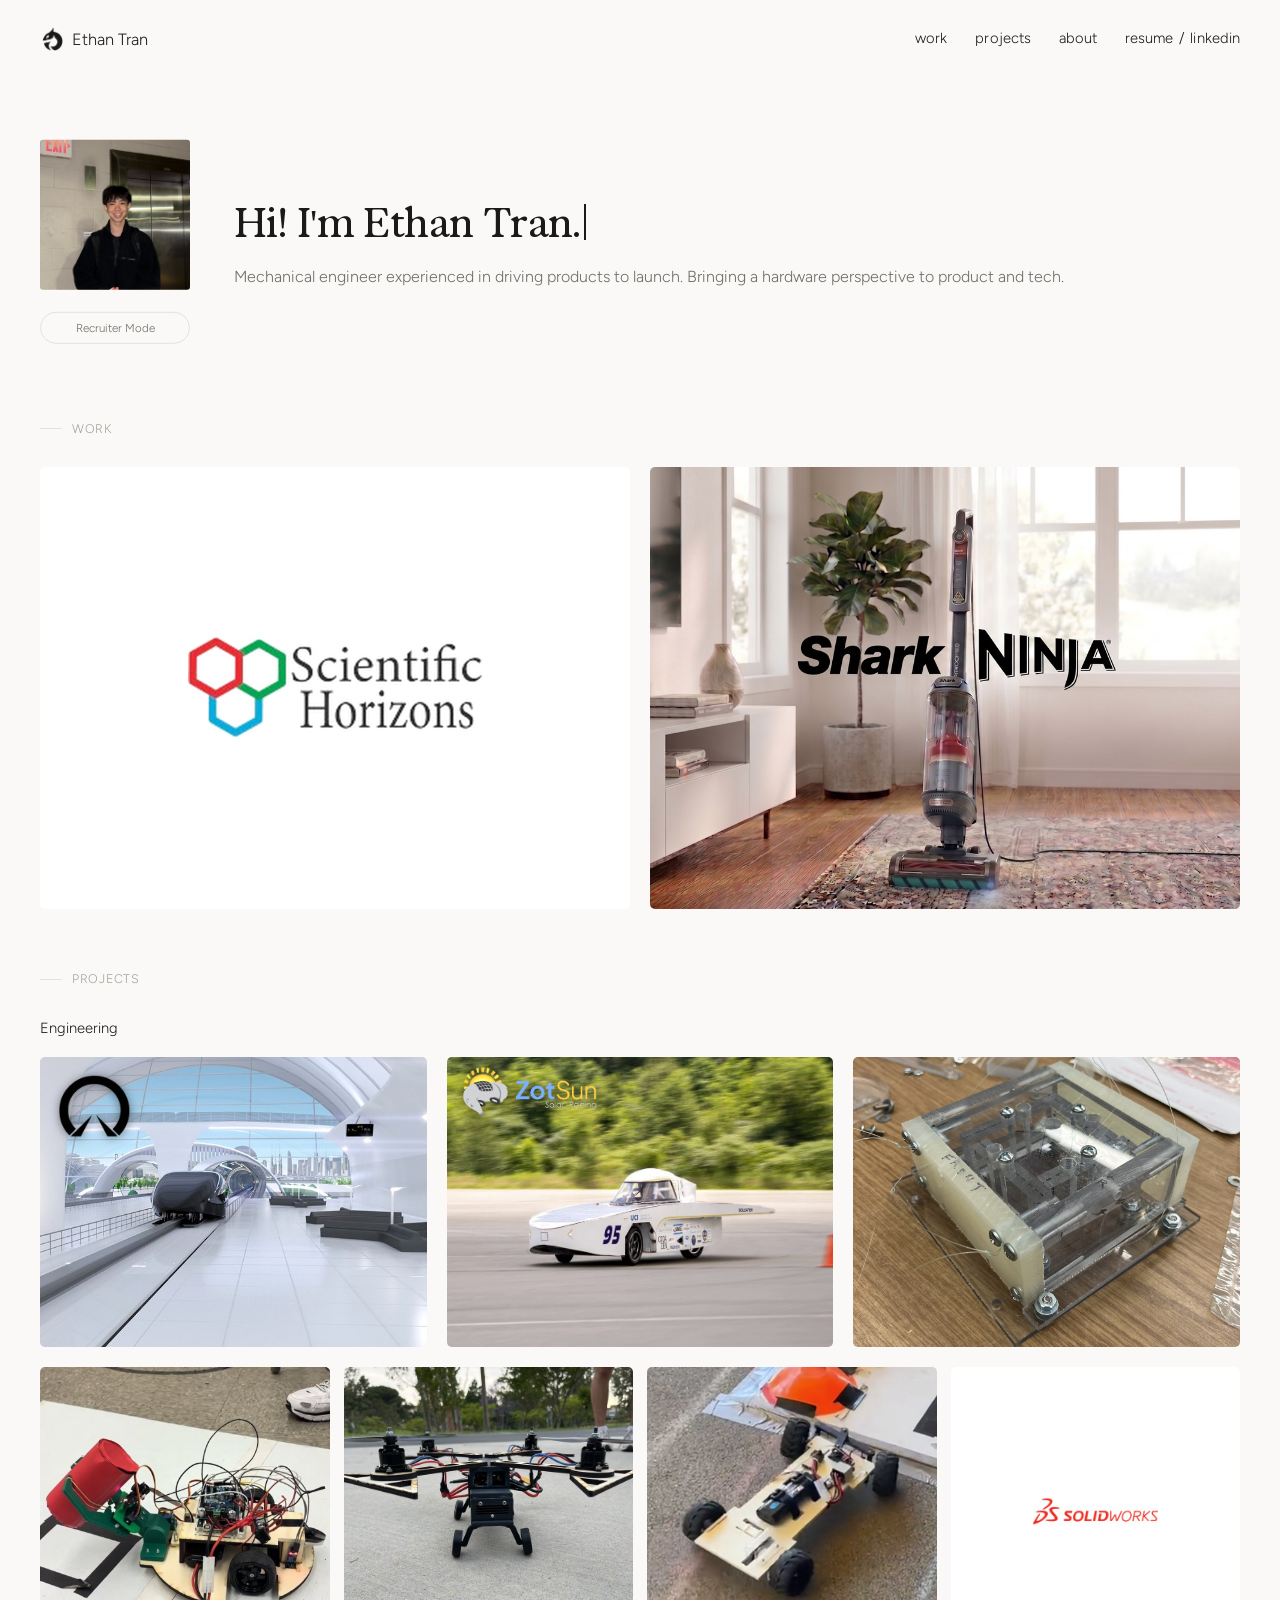
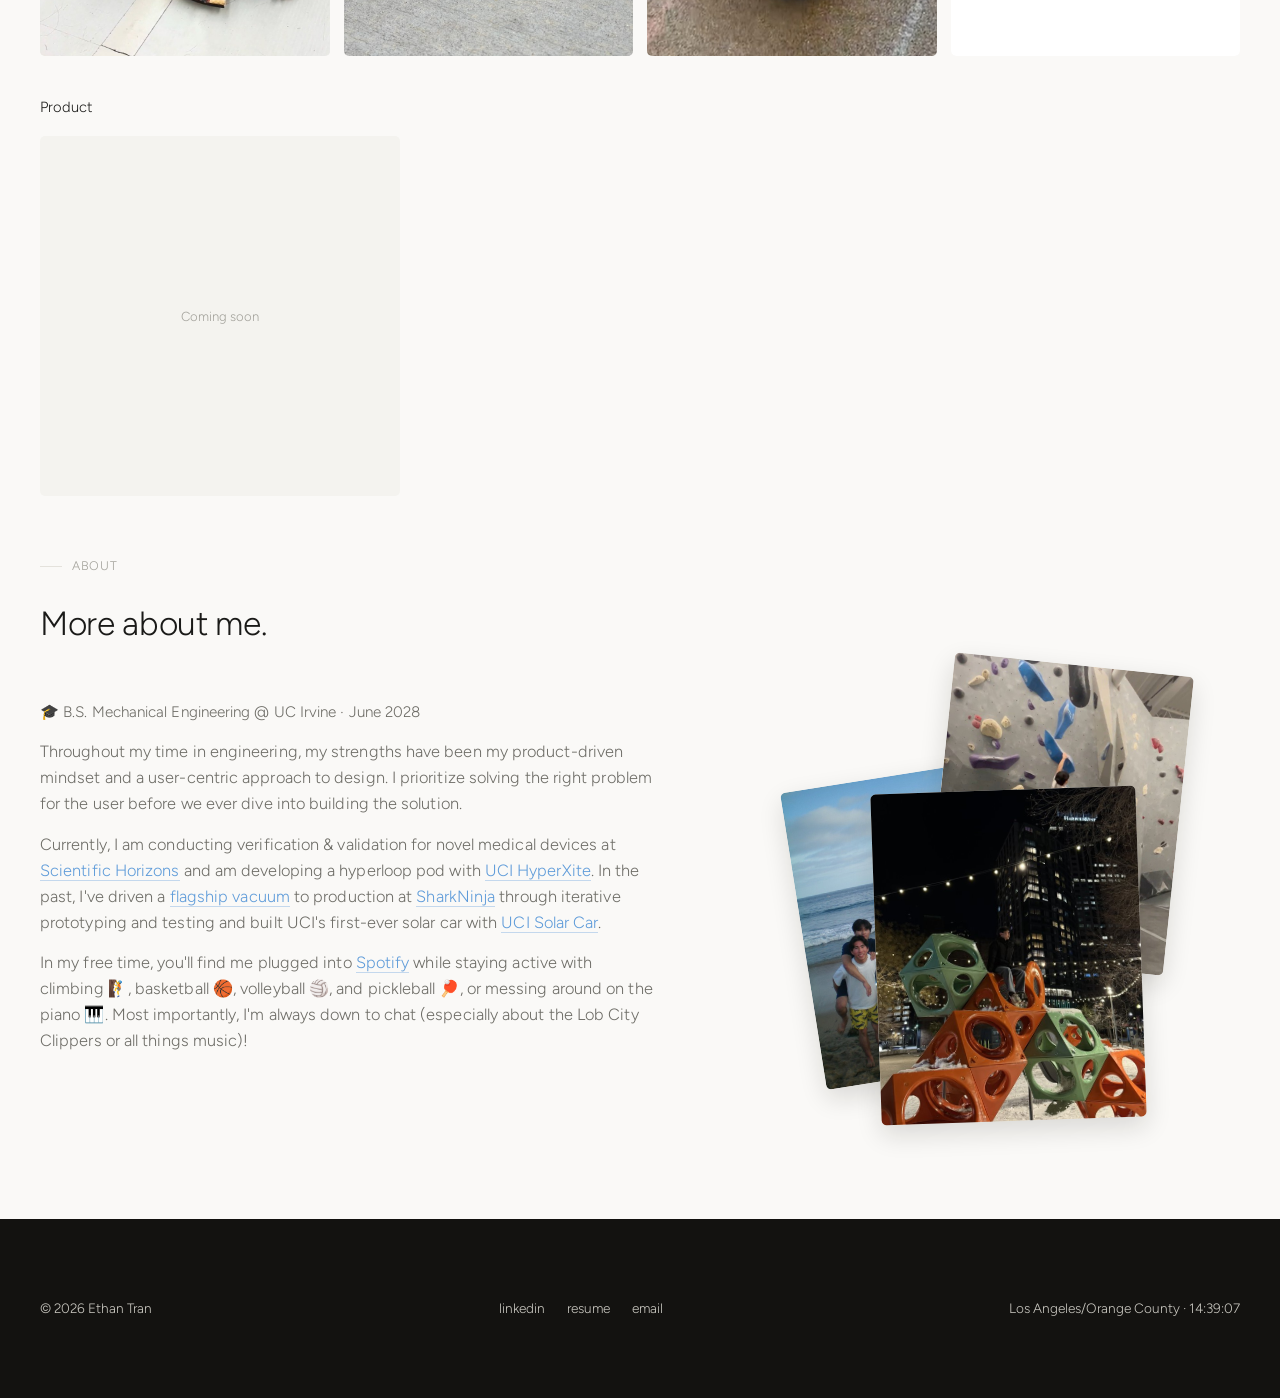
==== commit b152291c: "Update homepage bio" ====
--- a/index.html
+++ b/index.html
@@ -48,7 +48,7 @@
       </div>
       <div class="hero-text">
         <h1 class="hero-title serif"><span class="visually-hidden">Hi! I'm Ethan Tran.</span><span class="hero-title-typed" aria-hidden="true"></span></h1>
-        <p class="hero-sub">Mechanical engineer with industry experience in medical devices and consumer tech, having driven hardware from prototype through launch. Currently exploring how that experience bridges into product and tech.</p>
+        <p class="hero-sub">Mechanical engineer experienced in driving products to launch. Bringing a hardware perspective to product and tech.</p>
       </div>
     </div>
   </section>
